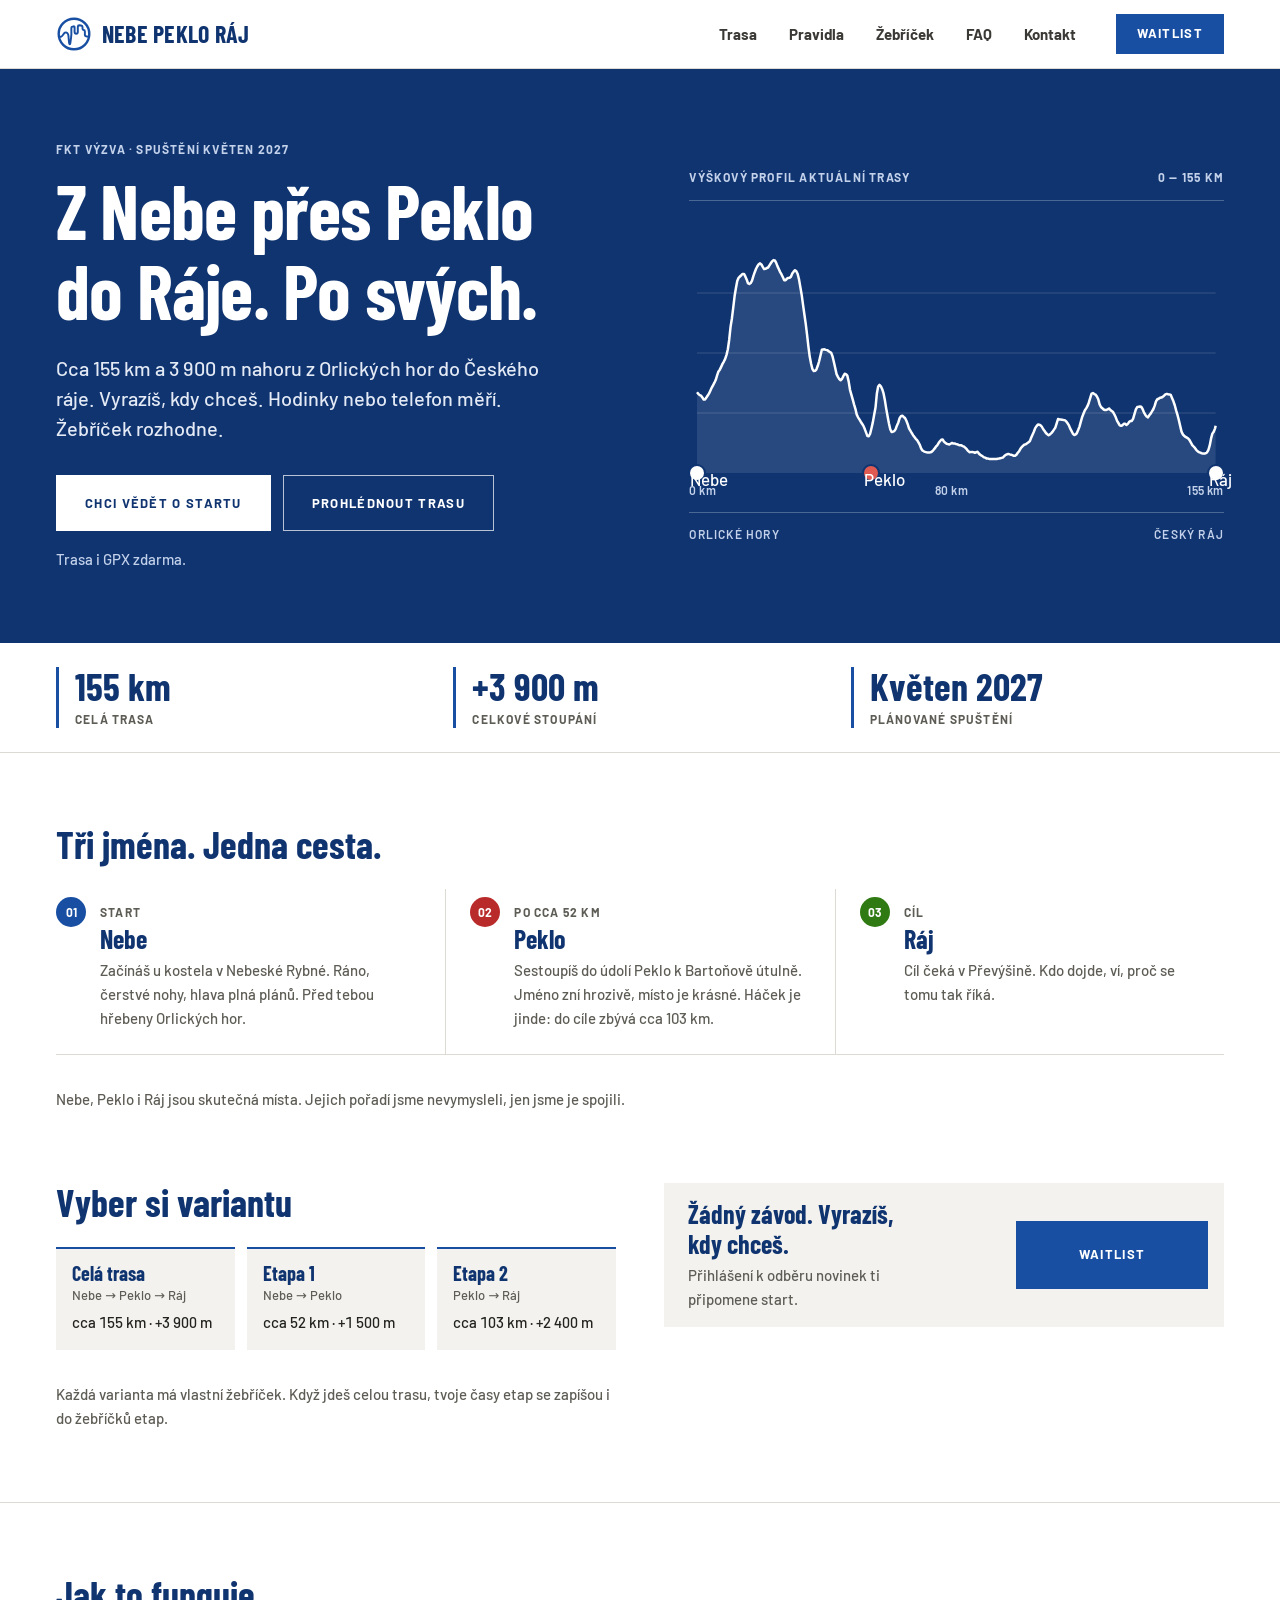
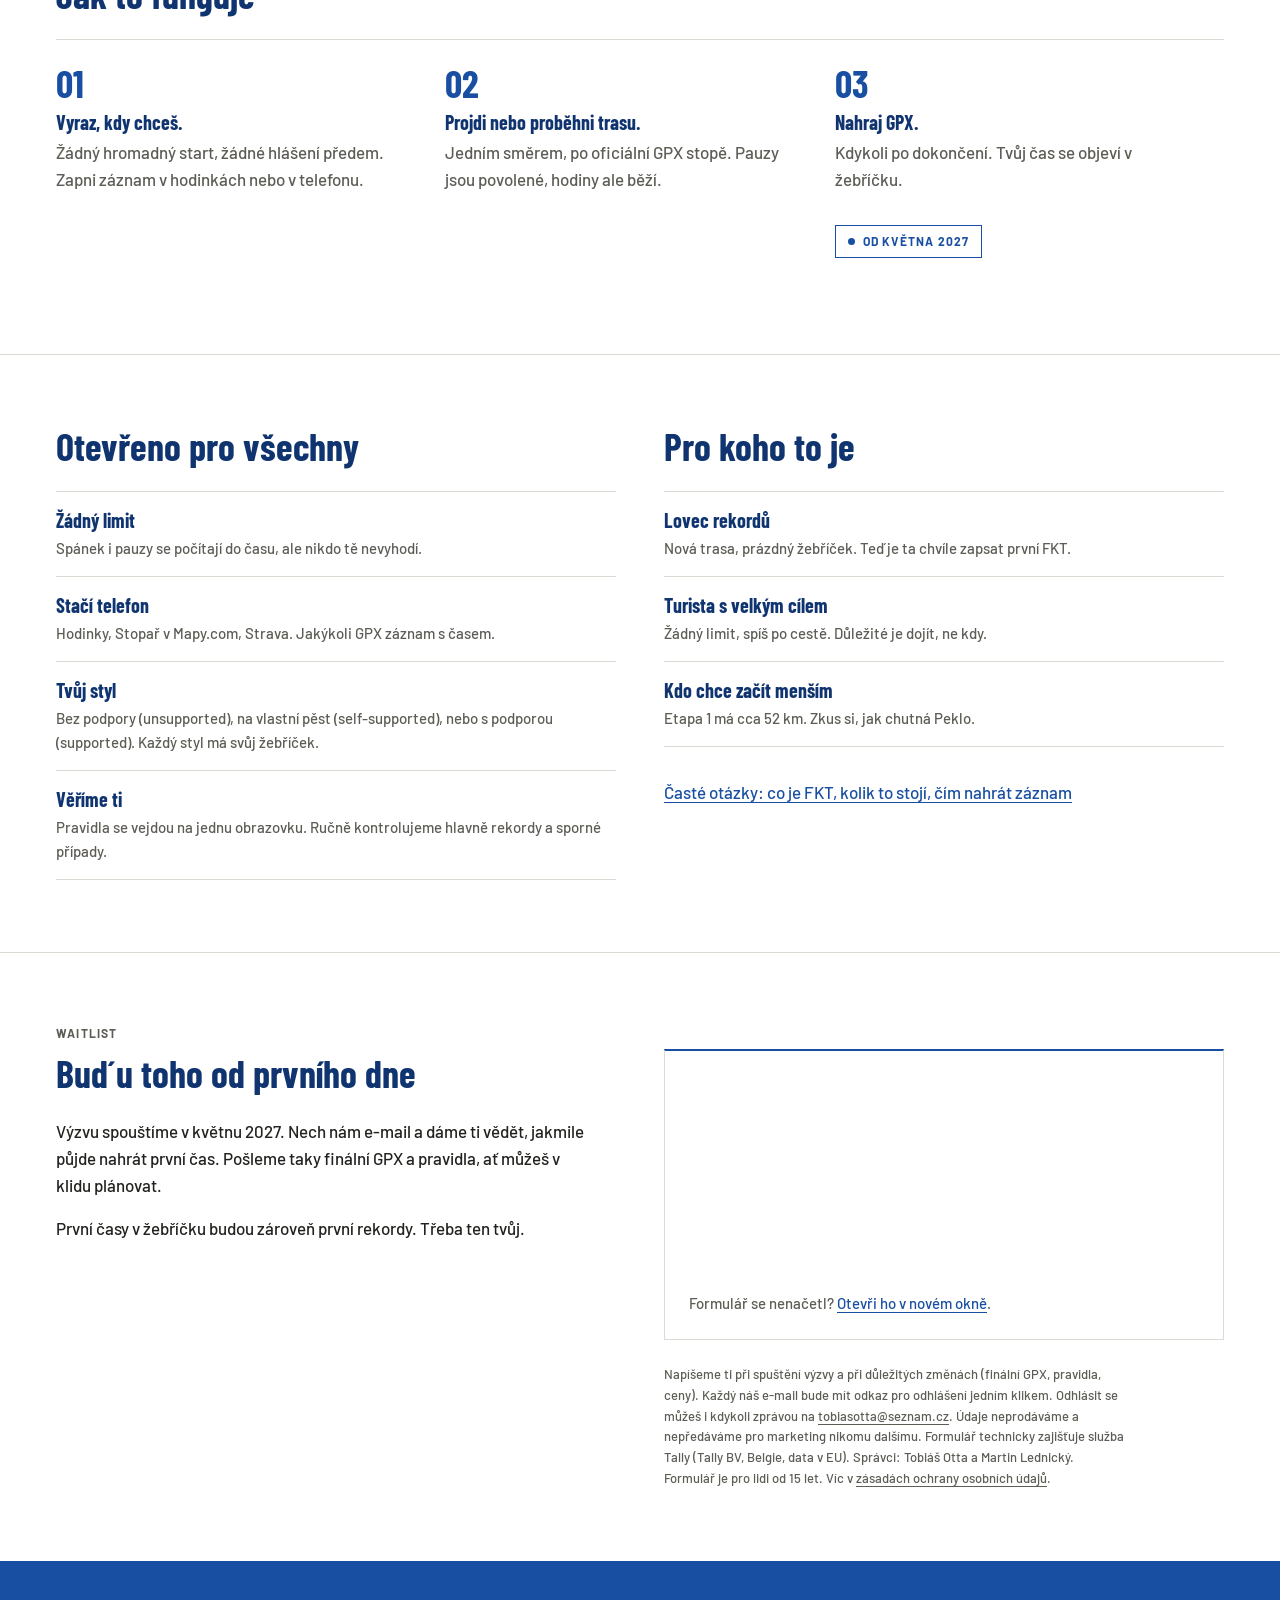
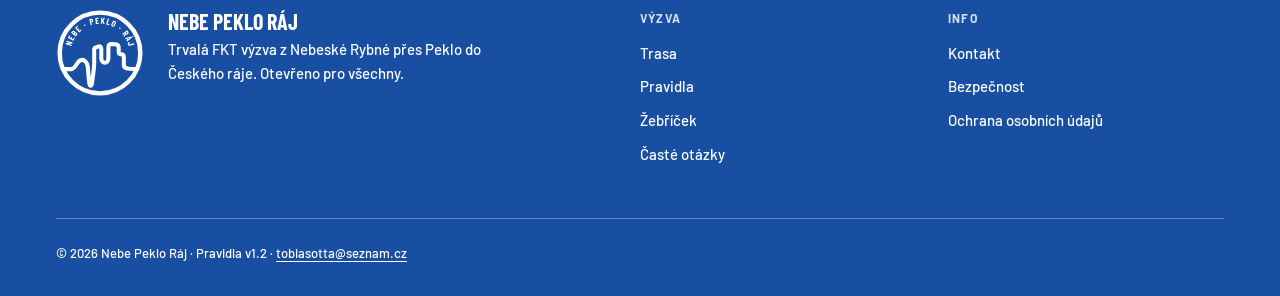
==== index.html @ 953f8e65 "Přidat kompletní sadu faviconů (ico, png, apple-touch, manifest) Web měl jen SVG favicon, který Goog" ====
<!doctype html>
<html lang="cs">
<head>
  <meta charset="utf-8">
  <meta name="viewport" content="width=device-width, initial-scale=1">
  <title>Nebe Peklo Ráj – FKT výzva z Nebeské Rybné do Českého ráje</title>
  <meta name="description" content="Trvalá FKT výzva Nebe → Peklo → Ráj, cca 155 km pěšky. Kdokoliv, kdykoliv, čas podle GPX. Spuštění v květnu 2027, přidej se na waitlist.">
  <link rel="canonical" href="https://nebepekloraj.eu/">
  <meta property="og:type" content="website">
  <meta property="og:locale" content="cs_CZ">
  <meta property="og:site_name" content="Nebe Peklo Ráj">
  <meta property="og:title" content="Nebe Peklo Ráj – FKT výzva z Nebeské Rybné do Českého ráje">
  <meta property="og:description" content="Trvalá FKT výzva Nebe → Peklo → Ráj, cca 155 km pěšky. Kdokoliv, kdykoliv, čas podle GPX. Spuštění v květnu 2027, přidej se na waitlist.">
  <meta property="og:url" content="https://nebepekloraj.eu/">
  <meta property="og:image" content="https://nebepekloraj.eu/assets/og-image.png">
  <meta property="og:image:width" content="1200">
  <meta property="og:image:height" content="630">
  <meta property="og:image:alt" content="Logo Nebe Peklo Ráj – 155 km z Nebeské Rybné do Českého ráje">
  <meta name="twitter:card" content="summary_large_image">
  <link rel="icon" href="/favicon.ico" sizes="48x48">
  <link rel="icon" href="assets/icons/favicon-96.png" sizes="96x96" type="image/png">
  <link rel="icon" href="assets/favicon.svg" type="image/svg+xml">
  <link rel="apple-touch-icon" href="/apple-touch-icon.png">
  <link rel="manifest" href="/site.webmanifest">
  <meta name="theme-color" content="#194FA2">
  <link rel="preload" href="assets/fonts/barlow-condensed-700-latin.woff2" as="font" type="font/woff2" crossorigin>
  <link rel="preload" href="assets/fonts/barlow-500-latin.woff2" as="font" type="font/woff2" crossorigin>
  <link rel="stylesheet" href="assets/fonts.css?v=2">
  <link rel="stylesheet" href="assets/styles.css?v=4">
  <script>document.documentElement.classList.add('js')</script>
  <script src="assets/site.js?v=1" defer></script>
  <script type="application/ld+json">{"@context":"https://schema.org","@type":"WebSite","name":"Nebe Peklo Ráj","url":"https://nebepekloraj.eu/","inLanguage":"cs"}</script>
</head>
<body>
  <a class="skip-link" href="#obsah">Přeskočit na obsah</a>

  <header class="site-header">
    <div class="container site-header__inner">
      <a class="brand" href="index.html"><img class="brand__logo" src="assets/logo/prstenec.svg" alt="" width="36" height="36">Nebe Peklo Ráj</a>
      <button class="nav-toggle" type="button" aria-expanded="false" aria-controls="site-nav"><span class="nav-toggle__icon" aria-hidden="true"></span>Menu</button>
      <nav class="site-nav" id="site-nav" aria-label="Hlavní menu">
        <ul class="site-nav__list">
          <li class="site-nav__item"><a class="site-nav__link" href="trasa.html">Trasa</a></li>
          <li class="site-nav__item"><a class="site-nav__link" href="pravidla.html">Pravidla</a></li>
          <li class="site-nav__item"><a class="site-nav__link" href="zebricek.html">Žebříček</a></li>
          <li class="site-nav__item"><a class="site-nav__link" href="faq.html">FAQ</a></li>
          <li class="site-nav__item"><a class="site-nav__link" href="kontakt.html">Kontakt</a></li>
          <li class="site-nav__item site-nav__item--cta"><a class="button button--small" href="index.html#waitlist">Waitlist</a></li>
        </ul>
      </nav>
    </div>
  </header>

  <main id="obsah">
    <section class="hero on-dark" aria-labelledby="hero-title">
      <div class="container hero__grid">
        <div>
          <p class="eyebrow">FKT výzva · spuštění květen 2027</p>
          <h1 class="hero__title" id="hero-title">Z Nebe přes Peklo do Ráje. Po svých.</h1>
          <p class="hero__lead">Cca 155 km a 3&nbsp;900 m nahoru z Orlických hor do Českého ráje. Vyrazíš, kdy chceš. Hodinky nebo telefon měří. Žebříček rozhodne.</p>
          <div class="actions hero__actions">
            <a class="button" href="#waitlist">Chci vědět o startu</a>
            <a class="button button--outline" href="trasa.html">Prohlédnout trasu</a>
          </div>
          <p class="hero__note">Trasa i GPX zdarma.</p>
        </div>
        <div>
<!-- ROUTE:hero-profile -->
<figure class="profile-hero"><figcaption class="profile-hero__head"><span>Výškový profil aktuální trasy</span><span>0 — 155 km</span></figcaption><div class="profile-hero__plot"><svg viewBox="0 0 1000 300" preserveAspectRatio="none" role="img" aria-label="Výškový profil aktuální trasy"><g class="profile-hero__grid"><line x1="0" x2="1000" y1="75" y2="75"/><line x1="0" x2="1000" y1="150" y2="150"/><line x1="0" x2="1000" y1="225" y2="225"/></g><path class="profile-hero__area" d="M0,300 L0,199.1 L2.6,201.1 L5.2,202.6 L7.8,203.3 L10.4,205.6 L12.9,208.2 L15.5,208 L18.1,205.7 L20.7,203.2 L23.3,200.5 L25.9,196.8 L28.5,193.2 L31.1,190.1 L33.6,187.1 L36.2,183.5 L38.8,177.9 L41.4,173 L44,170.8 L46.6,167.3 L49.2,163.6 L51.8,160.7 L54.3,157.3 L56.9,152.3 L59.5,145.3 L62.1,133.4 L64.7,117.4 L67.3,106.8 L69.9,93.3 L72.5,78.8 L75,69 L77.6,59.9 L80.2,56 L82.8,54.4 L85.4,52.8 L88,51.1 L90.6,51.2 L93.2,54.3 L95.7,58 L98.3,62.8 L100.9,63.8 L103.5,62.6 L106.1,59.6 L108.7,53.8 L111.3,49 L113.9,44.7 L116.4,41.6 L119,39.1 L121.6,38 L124.2,39.3 L126.8,42.4 L129.4,45.1 L132,44.8 L134.6,43.7 L137.1,43.1 L139.7,40.4 L142.3,37.8 L144.9,35.4 L147.5,33.9 L150.1,34.2 L152.7,37.3 L155.3,41.7 L157.9,45.4 L160.4,48.9 L163,51.8 L165.6,55.4 L168.2,59.1 L170.8,59.1 L173.4,57 L176,56.1 L178.6,56 L181.1,54.6 L183.7,50.7 L186.3,48.3 L188.9,46.5 L191.5,47.8 L194.1,51.3 L196.7,58 L199.3,67.9 L201.8,77.1 L204.4,89.5 L207,101.6 L209.6,113.3 L212.2,127.1 L214.8,141.9 L217.4,154.8 L220,163.5 L222.5,170 L225.1,172.4 L227.7,172.3 L230.3,170.4 L232.9,166 L235.5,160.3 L238.1,153.1 L240.7,146 L243.2,145.6 L245.8,145.4 L248.4,146.1 L251,146.4 L253.6,147.6 L256.2,148.7 L258.8,149.8 L261.4,154.3 L263.9,161.2 L266.5,168.7 L269.1,176.4 L271.7,179.8 L274.3,182.6 L276.9,184 L279.5,182.6 L282.1,179 L284.7,176 L287.2,176.4 L289.8,178.3 L292.4,185.5 L295,196 L297.6,202.1 L300.2,207.9 L302.8,214.2 L305.4,219.7 L307.9,226.7 L310.5,230.4 L313.1,233 L315.7,235.9 L318.3,238.5 L320.9,241.1 L323.5,245.1 L326.1,249.5 L328.6,253.9 L331.2,254.1 L333.8,250.9 L336.4,244 L339,236.7 L341.6,227.2 L344.2,218.2 L346.8,200.7 L349.3,191.9 L351.9,189.9 L354.5,191.6 L357.1,195.2 L359.7,200.6 L362.3,209.2 L364.9,219.8 L367.5,229.1 L370,237.8 L372.6,245.3 L375.2,248.8 L377.8,248.4 L380.4,247.7 L383,245.2 L385.6,240.5 L388.2,236.8 L390.7,231.4 L393.3,228.9 L395.9,228.3 L398.5,229.9 L401.1,231.3 L403.7,234.7 L406.3,239 L408.9,244.4 L411.4,247 L414,250 L416.6,252.7 L419.2,254.9 L421.8,257.3 L424.4,259 L427,261.8 L429.6,264.8 L432.2,269.4 L434.7,271.8 L437.3,272.9 L439.9,273.6 L442.5,274 L445.1,274.3 L447.7,274.5 L450.3,274.2 L452.9,273.2 L455.4,271.6 L458,269.6 L460.6,267.1 L463.2,265.4 L465.8,262.6 L468.4,260.3 L471,258.4 L473.6,258 L476.1,260.8 L478.7,262.2 L481.3,263.5 L483.9,263.9 L486.5,264.4 L489.1,263.4 L491.7,262.4 L494.3,263.2 L496.8,263.1 L499.4,263.9 L502,264.1 L504.6,264.9 L507.2,265.3 L509.8,265.4 L512.4,266.3 L515,267 L517.5,268.5 L520.1,270.2 L522.7,272.4 L525.3,274 L527.9,273.9 L530.5,273.6 L533.1,274 L535.7,274.7 L538.2,274.1 L540.8,273.4 L543.4,275.6 L546,277.2 L548.6,278.2 L551.2,279.3 L553.8,280.5 L556.4,281 L559,282 L561.5,282 L564.1,282.4 L566.7,282.4 L569.3,282.6 L571.9,282.5 L574.5,282.5 L577.1,282.6 L579.7,282.1 L582.2,281.9 L584.8,281.5 L587.4,281.1 L590,280.7 L592.6,278.7 L595.2,277.3 L597.8,276.6 L600.4,276.1 L602.9,276.7 L605.5,277.1 L608.1,277.7 L610.7,278.5 L613.3,278.5 L615.9,277.2 L618.5,274.8 L621.1,272.7 L623.6,269.8 L626.2,267.6 L628.8,265.8 L631.4,264.5 L634,264 L636.6,262.8 L639.2,261.6 L641.8,260.1 L644.3,255.9 L646.9,252.1 L649.5,248.5 L652.1,243.9 L654.7,241.4 L657.3,239.4 L659.9,239.6 L662.5,240.4 L665,242.2 L667.6,245.3 L670.2,247.5 L672.8,250 L675.4,251.5 L678,252.8 L680.6,251.8 L683.2,250.2 L685.7,248.3 L688.3,245.8 L690.9,243.2 L693.5,237.9 L696.1,232.5 L698.7,233.1 L701.3,233.1 L703.9,233.3 L706.5,233.7 L709,233.9 L711.6,235.2 L714.2,237.6 L716.8,240.1 L719.4,244.2 L722,247.3 L724.6,250.7 L727.2,252.5 L729.7,251.9 L732.3,250.3 L734.9,246.3 L737.5,242 L740.1,235.8 L742.7,229.9 L745.3,225.7 L747.9,221.6 L750.4,219.2 L753,216.2 L755.6,211.8 L758.2,206.2 L760.8,200.7 L763.4,200.1 L766,201.3 L768.6,202.1 L771.1,204.3 L773.7,207.9 L776.3,214.2 L778.9,217.5 L781.5,219 L784.1,220.6 L786.7,221.2 L789.3,221.1 L791.8,220.5 L794.4,219.3 L797,221.2 L799.6,222.5 L802.2,223.8 L804.8,226.9 L807.4,230.4 L810,234.9 L812.5,237.5 L815.1,240.4 L817.7,241 L820.3,240.3 L822.9,238.5 L825.5,238.5 L828.1,239.9 L830.7,238.6 L833.2,236.3 L835.8,234.9 L838.4,234.9 L841,232 L843.6,226 L846.2,220.6 L848.8,217.6 L851.4,217.3 L854,216.9 L856.5,217.2 L859.1,220 L861.7,224.1 L864.3,227.1 L866.9,229.4 L869.5,230.4 L872.1,227.8 L874.7,225.8 L877.2,223.1 L879.8,220.3 L882.4,216.1 L885,210.5 L887.6,207.8 L890.2,207.2 L892.8,206 L895.4,205.7 L897.9,204.8 L900.5,203.4 L903.1,201.7 L905.7,201.1 L908.3,201.6 L910.9,201.8 L913.5,202.4 L916.1,206.5 L918.6,210.4 L921.2,215.3 L923.8,221.7 L926.4,227.3 L929,233.7 L931.6,241.1 L934.2,248.3 L936.8,251.7 L939.3,253.5 L941.9,254.9 L944.5,255.8 L947.1,256.9 L949.7,258.9 L952.3,261.9 L954.9,265.1 L957.5,266.9 L960,268.7 L962.6,271 L965.2,272.8 L967.8,273.9 L970.4,274.6 L973,275.3 L975.6,275.5 L978.2,275.8 L980.8,275.3 L983.3,274.3 L985.9,271.3 L988.5,265.9 L991.1,257.1 L993.7,250.8 L996.3,248.4 L998.9,244.2 L1000,241 L1000,300 Z"/><polyline class="profile-hero__line" points="0,199.1 2.6,201.1 5.2,202.6 7.8,203.3 10.4,205.6 12.9,208.2 15.5,208 18.1,205.7 20.7,203.2 23.3,200.5 25.9,196.8 28.5,193.2 31.1,190.1 33.6,187.1 36.2,183.5 38.8,177.9 41.4,173 44,170.8 46.6,167.3 49.2,163.6 51.8,160.7 54.3,157.3 56.9,152.3 59.5,145.3 62.1,133.4 64.7,117.4 67.3,106.8 69.9,93.3 72.5,78.8 75,69 77.6,59.9 80.2,56 82.8,54.4 85.4,52.8 88,51.1 90.6,51.2 93.2,54.3 95.7,58 98.3,62.8 100.9,63.8 103.5,62.6 106.1,59.6 108.7,53.8 111.3,49 113.9,44.7 116.4,41.6 119,39.1 121.6,38 124.2,39.3 126.8,42.4 129.4,45.1 132,44.8 134.6,43.7 137.1,43.1 139.7,40.4 142.3,37.8 144.9,35.4 147.5,33.9 150.1,34.2 152.7,37.3 155.3,41.7 157.9,45.4 160.4,48.9 163,51.8 165.6,55.4 168.2,59.1 170.8,59.1 173.4,57 176,56.1 178.6,56 181.1,54.6 183.7,50.7 186.3,48.3 188.9,46.5 191.5,47.8 194.1,51.3 196.7,58 199.3,67.9 201.8,77.1 204.4,89.5 207,101.6 209.6,113.3 212.2,127.1 214.8,141.9 217.4,154.8 220,163.5 222.5,170 225.1,172.4 227.7,172.3 230.3,170.4 232.9,166 235.5,160.3 238.1,153.1 240.7,146 243.2,145.6 245.8,145.4 248.4,146.1 251,146.4 253.6,147.6 256.2,148.7 258.8,149.8 261.4,154.3 263.9,161.2 266.5,168.7 269.1,176.4 271.7,179.8 274.3,182.6 276.9,184 279.5,182.6 282.1,179 284.7,176 287.2,176.4 289.8,178.3 292.4,185.5 295,196 297.6,202.1 300.2,207.9 302.8,214.2 305.4,219.7 307.9,226.7 310.5,230.4 313.1,233 315.7,235.9 318.3,238.5 320.9,241.1 323.5,245.1 326.1,249.5 328.6,253.9 331.2,254.1 333.8,250.9 336.4,244 339,236.7 341.6,227.2 344.2,218.2 346.8,200.7 349.3,191.9 351.9,189.9 354.5,191.6 357.1,195.2 359.7,200.6 362.3,209.2 364.9,219.8 367.5,229.1 370,237.8 372.6,245.3 375.2,248.8 377.8,248.4 380.4,247.7 383,245.2 385.6,240.5 388.2,236.8 390.7,231.4 393.3,228.9 395.9,228.3 398.5,229.9 401.1,231.3 403.7,234.7 406.3,239 408.9,244.4 411.4,247 414,250 416.6,252.7 419.2,254.9 421.8,257.3 424.4,259 427,261.8 429.6,264.8 432.2,269.4 434.7,271.8 437.3,272.9 439.9,273.6 442.5,274 445.1,274.3 447.7,274.5 450.3,274.2 452.9,273.2 455.4,271.6 458,269.6 460.6,267.1 463.2,265.4 465.8,262.6 468.4,260.3 471,258.4 473.6,258 476.1,260.8 478.7,262.2 481.3,263.5 483.9,263.9 486.5,264.4 489.1,263.4 491.7,262.4 494.3,263.2 496.8,263.1 499.4,263.9 502,264.1 504.6,264.9 507.2,265.3 509.8,265.4 512.4,266.3 515,267 517.5,268.5 520.1,270.2 522.7,272.4 525.3,274 527.9,273.9 530.5,273.6 533.1,274 535.7,274.7 538.2,274.1 540.8,273.4 543.4,275.6 546,277.2 548.6,278.2 551.2,279.3 553.8,280.5 556.4,281 559,282 561.5,282 564.1,282.4 566.7,282.4 569.3,282.6 571.9,282.5 574.5,282.5 577.1,282.6 579.7,282.1 582.2,281.9 584.8,281.5 587.4,281.1 590,280.7 592.6,278.7 595.2,277.3 597.8,276.6 600.4,276.1 602.9,276.7 605.5,277.1 608.1,277.7 610.7,278.5 613.3,278.5 615.9,277.2 618.5,274.8 621.1,272.7 623.6,269.8 626.2,267.6 628.8,265.8 631.4,264.5 634,264 636.6,262.8 639.2,261.6 641.8,260.1 644.3,255.9 646.9,252.1 649.5,248.5 652.1,243.9 654.7,241.4 657.3,239.4 659.9,239.6 662.5,240.4 665,242.2 667.6,245.3 670.2,247.5 672.8,250 675.4,251.5 678,252.8 680.6,251.8 683.2,250.2 685.7,248.3 688.3,245.8 690.9,243.2 693.5,237.9 696.1,232.5 698.7,233.1 701.3,233.1 703.9,233.3 706.5,233.7 709,233.9 711.6,235.2 714.2,237.6 716.8,240.1 719.4,244.2 722,247.3 724.6,250.7 727.2,252.5 729.7,251.9 732.3,250.3 734.9,246.3 737.5,242 740.1,235.8 742.7,229.9 745.3,225.7 747.9,221.6 750.4,219.2 753,216.2 755.6,211.8 758.2,206.2 760.8,200.7 763.4,200.1 766,201.3 768.6,202.1 771.1,204.3 773.7,207.9 776.3,214.2 778.9,217.5 781.5,219 784.1,220.6 786.7,221.2 789.3,221.1 791.8,220.5 794.4,219.3 797,221.2 799.6,222.5 802.2,223.8 804.8,226.9 807.4,230.4 810,234.9 812.5,237.5 815.1,240.4 817.7,241 820.3,240.3 822.9,238.5 825.5,238.5 828.1,239.9 830.7,238.6 833.2,236.3 835.8,234.9 838.4,234.9 841,232 843.6,226 846.2,220.6 848.8,217.6 851.4,217.3 854,216.9 856.5,217.2 859.1,220 861.7,224.1 864.3,227.1 866.9,229.4 869.5,230.4 872.1,227.8 874.7,225.8 877.2,223.1 879.8,220.3 882.4,216.1 885,210.5 887.6,207.8 890.2,207.2 892.8,206 895.4,205.7 897.9,204.8 900.5,203.4 903.1,201.7 905.7,201.1 908.3,201.6 910.9,201.8 913.5,202.4 916.1,206.5 918.6,210.4 921.2,215.3 923.8,221.7 926.4,227.3 929,233.7 931.6,241.1 934.2,248.3 936.8,251.7 939.3,253.5 941.9,254.9 944.5,255.8 947.1,256.9 949.7,258.9 952.3,261.9 954.9,265.1 957.5,266.9 960,268.7 962.6,271 965.2,272.8 967.8,273.9 970.4,274.6 973,275.3 975.6,275.5 978.2,275.8 980.8,275.3 983.3,274.3 985.9,271.3 988.5,265.9 991.1,257.1 993.7,250.8 996.3,248.4 998.9,244.2 1000,241"/></svg><span class="profile-hero__stop profile-hero__stop--nebe" style="left:0%"><span>Nebe</span></span><span class="profile-hero__stop profile-hero__stop--peklo" style="left:33.56%"><span>Peklo</span></span><span class="profile-hero__stop profile-hero__stop--raj" style="left:100%"><span>Ráj</span></span></div><div class="profile-hero__axis"><span>0 km</span><span>80 km</span><span>155 km</span></div><div class="profile-hero__regions"><span>Orlické hory</span><span>Český ráj</span></div></figure>
<!-- /ROUTE:hero-profile -->
        </div>
      </div>
    </section>

    <div class="stat-bar">
      <div class="container">
        <ul class="stats">
          <li class="stats__item"><span class="stats__value">155 km</span><span class="stats__label caps">Celá trasa</span></li>
          <li class="stats__item"><span class="stats__value">+3&nbsp;900 m</span><span class="stats__label caps">Celkové stoupání</span></li>
          <li class="stats__item"><span class="stats__value">Květen 2027</span><span class="stats__label caps">Plánované spuštění</span></li>
        </ul>
      </div>
    </div>

    <section class="section" id="pribeh" aria-labelledby="pribeh-title">
      <div class="container">
        <h2 class="section__title" id="pribeh-title">Tři jména. Jedna cesta.</h2>
        <ol class="stops stops--row">
          <li class="stop stop--nebe">
            <span class="stop__num" aria-hidden="true">01</span>
            <span class="caps">Start</span>
            <strong class="stop__name">Nebe</strong>
            <span class="stop__text">Začínáš u kostela v Nebeské Rybné. Ráno, čerstvé nohy, hlava plná plánů. Před tebou hřebeny Orlických hor.</span>
          </li>
          <li class="stop stop--peklo">
            <span class="stop__num" aria-hidden="true">02</span>
            <span class="caps">Po cca 52 km</span>
            <strong class="stop__name">Peklo</strong>
            <span class="stop__text">Sestoupíš do údolí Peklo k Bartoňově útulně. Jméno zní hrozivě, místo je krásné. Háček je jinde: do cíle zbývá cca 103 km.</span>
          </li>
          <li class="stop stop--raj">
            <span class="stop__num" aria-hidden="true">03</span>
            <span class="caps">Cíl</span>
            <strong class="stop__name">Ráj</strong>
            <span class="stop__text">Cíl čeká v Převýšině. Kdo dojde, ví, proč se tomu tak říká.</span>
          </li>
        </ol>
        <p class="note mt-l mb-0">Nebe, Peklo i Ráj jsou skutečná místa. Jejich pořadí jsme nevymysleli, jen jsme je spojili.</p>
      </div>
    </section>

    <section class="section section--flush-top" id="varianty" aria-labelledby="varianty-title">
      <div class="container intro-split">
        <div>
          <h2 class="section__title" id="varianty-title">Vyber si variantu</h2>
          <ul class="tiles tiles--3">
            <li><a class="tile" href="trasa.html#etapy"><strong class="tile__title">Celá trasa</strong><span class="tile__route">Nebe → Peklo → Ráj</span><span class="tile__meta">cca 155 km · +3&nbsp;900 m</span></a></li>
            <li><a class="tile" href="trasa.html#etapy"><strong class="tile__title">Etapa 1</strong><span class="tile__route">Nebe → Peklo</span><span class="tile__meta">cca 52 km · +1&nbsp;500 m</span></a></li>
            <li><a class="tile" href="trasa.html#etapy"><strong class="tile__title">Etapa 2</strong><span class="tile__route">Peklo → Ráj</span><span class="tile__meta">cca 103 km · +2&nbsp;400 m</span></a></li>
          </ul>
          <p class="note mt-l mb-0">Každá varianta má vlastní žebříček. Když jdeš celou trasu, tvoje časy etap se zapíšou i do žebříčků etap.</p>
        </div>
        <div class="cta-band">
          <div>
            <p class="cta-band__title">Žádný závod. Vyrazíš, kdy chceš.</p>
            <p class="cta-band__text">Přihlášení k odběru novinek ti připomene start.</p>
          </div>
          <a class="button" href="#waitlist">Waitlist</a>
        </div>
      </div>
    </section>

    <section class="section" id="jak-to-funguje" aria-labelledby="jak-title">
      <div class="container">
        <h2 class="section__title" id="jak-title">Jak to funguje</h2>
        <ol class="numbered numbered--row">
          <li class="numbered__item"><div><strong class="numbered__title">Vyraz, kdy chceš.</strong><span class="numbered__text">Žádný hromadný start, žádné hlášení předem. Zapni záznam v hodinkách nebo v telefonu.</span></div></li>
          <li class="numbered__item"><div><strong class="numbered__title">Projdi nebo proběhni trasu.</strong><span class="numbered__text">Jedním směrem, po oficiální GPX stopě. Pauzy jsou povolené, hodiny ale běží.</span></div></li>
          <li class="numbered__item"><div><strong class="numbered__title">Nahraj GPX.</strong><span class="numbered__text">Kdykoli po dokončení. Tvůj čas se objeví v žebříčku.</span><span class="status status--soon mt-l">Od května 2027</span></div></li>
        </ol>
      </div>
    </section>

    <section class="section" id="pro-vsechny" aria-label="Pro koho je výzva">
      <div class="container two-col">
        <div>
          <h2 class="section__title">Otevřeno pro všechny</h2>
          <ul class="rows">
            <li class="rows__item"><strong class="rows__title">Žádný limit</strong><span class="rows__text">Spánek i pauzy se počítají do času, ale nikdo tě nevyhodí.</span></li>
            <li class="rows__item"><strong class="rows__title">Stačí telefon</strong><span class="rows__text">Hodinky, Stopař v Mapy.com, Strava. Jakýkoli GPX záznam s časem.</span></li>
            <li class="rows__item"><strong class="rows__title">Tvůj styl</strong><span class="rows__text">Bez podpory (unsupported), na vlastní pěst (self-supported), nebo s podporou (supported). Každý styl má svůj žebříček.</span></li>
            <li class="rows__item"><strong class="rows__title">Věříme ti</strong><span class="rows__text">Pravidla se vejdou na jednu obrazovku. Ručně kontrolujeme hlavně rekordy a sporné případy.</span></li>
          </ul>
        </div>
        <div id="pro-koho">
          <h2 class="section__title">Pro koho to je</h2>
          <ul class="rows">
            <li class="rows__item"><strong class="rows__title">Lovec rekordů</strong><span class="rows__text">Nová trasa, prázdný žebříček. Teď je ta chvíle zapsat první FKT.</span></li>
            <li class="rows__item"><strong class="rows__title">Turista s velkým cílem</strong><span class="rows__text">Žádný limit, spíš po cestě. Důležité je dojít, ne kdy.</span></li>
            <li class="rows__item"><strong class="rows__title">Kdo chce začít menším</strong><span class="rows__text">Etapa 1 má cca 52 km. Zkus si, jak chutná Peklo.</span></li>
          </ul>
          <p class="mt-l mb-0"><a href="faq.html">Časté otázky: co je FKT, kolik to stojí, čím nahrát záznam</a></p>
        </div>
      </div>
    </section>

    <section class="section" id="waitlist" aria-labelledby="waitlist-title">
      <div class="container two-col">
        <div>
          <p class="eyebrow">Waitlist</p>
          <h2 class="section__title" id="waitlist-title">Buď u toho od prvního dne</h2>
          <p>Výzvu spouštíme v květnu 2027. Nech nám e-mail a dáme ti vědět, jakmile půjde nahrát první čas. Pošleme taky finální GPX a pravidla, ať můžeš v klidu plánovat.</p>
          <p>První časy v žebříčku budou zároveň první rekordy. Třeba ten tvůj.</p>
        </div>
        <div>
          <!-- TALLY: waitlist formulář (Tally, formulář aO9Yr9). Pro výměnu vlož nový embed kód sem. -->
          <div class="form-embed">
            <iframe data-tally-src="https://tally.so/embed/aO9Yr9?alignLeft=1&amp;hideTitle=1&amp;transparentBackground=1&amp;dynamicHeight=1" loading="lazy" width="100%" height="200" frameborder="0" marginheight="0" marginwidth="0" title="Nebe Peklo Ráj – waitlist"></iframe>
            <p class="form-embed__fallback">Formulář se nenačetl? <a href="https://tally.so/r/aO9Yr9">Otevři ho v novém okně</a>.</p>
          </div>
          <script>var d=document,w="https://tally.so/widgets/embed.js",v=function(){"undefined"!=typeof Tally?Tally.loadEmbeds():d.querySelectorAll("iframe[data-tally-src]:not([src])").forEach((function(e){e.src=e.dataset.tallySrc}))};if("undefined"!=typeof Tally)v();else if(d.querySelector('script[src="'+w+'"]')==null){var s=d.createElement("script");s.src=w,s.onload=v,s.onerror=v,d.body.appendChild(s);}</script>

          <p class="fineprint">
            Napíšeme ti při spuštění výzvy a při důležitých změnách (finální GPX, pravidla, ceny). Každý náš e-mail bude mít odkaz pro odhlášení jedním klikem. Odhlásit se můžeš i kdykoli zprávou na <a href="mailto:tobiasotta@seznam.cz">tobiasotta@seznam.cz</a>. Údaje neprodáváme a nepředáváme pro marketing nikomu dalšímu. Formulář technicky zajišťuje služba Tally (Tally BV, Belgie, data v EU). Správci: Tobiáš Otta a Martin Lednický. Formulář je pro lidi od 15 let. Víc v <a href="ochrana-udaju.html">zásadách ochrany osobních údajů</a>.
          </p>
        </div>
      </div>
    </section>
  </main>

  <footer class="site-footer">
    <div class="container">
      <div class="site-footer__grid">
        <div class="site-footer__brand">
          <img class="site-footer__seal" src="assets/logo/pecet-inverz.svg" alt="" width="88" height="88" loading="lazy">
          <div>
            <p class="site-footer__name">Nebe Peklo Ráj</p>
            <p>Trvalá FKT výzva z Nebeské Rybné přes Peklo do Českého ráje. Otevřeno pro všechny.</p>
          </div>
        </div>
        <nav aria-labelledby="footer-vyzva">
          <p class="site-footer__title" id="footer-vyzva">Výzva</p>
          <ul class="site-footer__list">
            <li><a href="trasa.html">Trasa</a></li>
            <li><a href="pravidla.html">Pravidla</a></li>
            <li><a href="zebricek.html">Žebříček</a></li>
            <li><a href="faq.html">Časté otázky</a></li>
          </ul>
        </nav>
        <nav aria-labelledby="footer-info">
          <p class="site-footer__title" id="footer-info">Info</p>
          <ul class="site-footer__list">
            <li><a href="kontakt.html">Kontakt</a></li>
            <li><a href="trasa.html#bezpecnost">Bezpečnost</a></li>
            <li><a href="ochrana-udaju.html">Ochrana osobních údajů</a></li>
          </ul>
        </nav>
      </div>
      <div class="site-footer__bottom">
        <p>© 2026 Nebe Peklo Ráj · Pravidla v1.2 · <a href="mailto:tobiasotta@seznam.cz">tobiasotta@seznam.cz</a></p>
      </div>
    </div>
  </footer>
</body>
</html>
---- assets/fonts.css ----
/* Self-hosted Google Fonts (Barlow, Barlow Condensed; OFL). No requests to Google. */
/* latin-ext */
@font-face {
  font-family: 'Barlow';
  font-style: normal;
  font-weight: 500;
  font-display: swap;
  src: url(fonts/barlow-500-latin-ext.woff2) format('woff2');
  unicode-range: U+0100-02BA, U+02BD-02C5, U+02C7-02CC, U+02CE-02D7, U+02DD-02FF, U+0304, U+0308, U+0329, U+1D00-1DBF, U+1E00-1E9F, U+1EF2-1EFF, U+2020, U+20A0-20AB, U+20AD-20C4, U+2113, U+2C60-2C7F, U+A720-A7FF;
}
/* latin */
@font-face {
  font-family: 'Barlow';
  font-style: normal;
  font-weight: 500;
  font-display: swap;
  src: url(fonts/barlow-500-latin.woff2) format('woff2');
  unicode-range: U+0000-00FF, U+0131, U+0152-0153, U+02BB-02BC, U+02C6, U+02DA, U+02DC, U+0304, U+0308, U+0329, U+2000-206F, U+20AC, U+2122, U+2191, U+2193, U+2212, U+2215, U+FEFF, U+FFFD;
}
/* latin-ext */
@font-face {
  font-family: 'Barlow';
  font-style: normal;
  font-weight: 600;
  font-display: swap;
  src: url(fonts/barlow-600-latin-ext.woff2) format('woff2');
  unicode-range: U+0100-02BA, U+02BD-02C5, U+02C7-02CC, U+02CE-02D7, U+02DD-02FF, U+0304, U+0308, U+0329, U+1D00-1DBF, U+1E00-1E9F, U+1EF2-1EFF, U+2020, U+20A0-20AB, U+20AD-20C4, U+2113, U+2C60-2C7F, U+A720-A7FF;
}
/* latin */
@font-face {
  font-family: 'Barlow';
  font-style: normal;
  font-weight: 600;
  font-display: swap;
  src: url(fonts/barlow-600-latin.woff2) format('woff2');
  unicode-range: U+0000-00FF, U+0131, U+0152-0153, U+02BB-02BC, U+02C6, U+02DA, U+02DC, U+0304, U+0308, U+0329, U+2000-206F, U+20AC, U+2122, U+2191, U+2193, U+2212, U+2215, U+FEFF, U+FFFD;
}
/* latin-ext */
@font-face {
  font-family: 'Barlow';
  font-style: normal;
  font-weight: 700;
  font-display: swap;
  src: url(fonts/barlow-700-latin-ext.woff2) format('woff2');
  unicode-range: U+0100-02BA, U+02BD-02C5, U+02C7-02CC, U+02CE-02D7, U+02DD-02FF, U+0304, U+0308, U+0329, U+1D00-1DBF, U+1E00-1E9F, U+1EF2-1EFF, U+2020, U+20A0-20AB, U+20AD-20C4, U+2113, U+2C60-2C7F, U+A720-A7FF;
}
/* latin */
@font-face {
  font-family: 'Barlow';
  font-style: normal;
  font-weight: 700;
  font-display: swap;
  src: url(fonts/barlow-700-latin.woff2) format('woff2');
  unicode-range: U+0000-00FF, U+0131, U+0152-0153, U+02BB-02BC, U+02C6, U+02DA, U+02DC, U+0304, U+0308, U+0329, U+2000-206F, U+20AC, U+2122, U+2191, U+2193, U+2212, U+2215, U+FEFF, U+FFFD;
}
/* latin-ext */
@font-face {
  font-family: 'Barlow Condensed';
  font-style: normal;
  font-weight: 600;
  font-display: swap;
  src: url(fonts/barlow-condensed-600-latin-ext.woff2) format('woff2');
  unicode-range: U+0100-02BA, U+02BD-02C5, U+02C7-02CC, U+02CE-02D7, U+02DD-02FF, U+0304, U+0308, U+0329, U+1D00-1DBF, U+1E00-1E9F, U+1EF2-1EFF, U+2020, U+20A0-20AB, U+20AD-20C4, U+2113, U+2C60-2C7F, U+A720-A7FF;
}
/* latin */
@font-face {
  font-family: 'Barlow Condensed';
  font-style: normal;
  font-weight: 600;
  font-display: swap;
  src: url(fonts/barlow-condensed-600-latin.woff2) format('woff2');
  unicode-range: U+0000-00FF, U+0131, U+0152-0153, U+02BB-02BC, U+02C6, U+02DA, U+02DC, U+0304, U+0308, U+0329, U+2000-206F, U+20AC, U+2122, U+2191, U+2193, U+2212, U+2215, U+FEFF, U+FFFD;
}
/* latin-ext */
@font-face {
  font-family: 'Barlow Condensed';
  font-style: normal;
  font-weight: 700;
  font-display: swap;
  src: url(fonts/barlow-condensed-700-latin-ext.woff2) format('woff2');
  unicode-range: U+0100-02BA, U+02BD-02C5, U+02C7-02CC, U+02CE-02D7, U+02DD-02FF, U+0304, U+0308, U+0329, U+1D00-1DBF, U+1E00-1E9F, U+1EF2-1EFF, U+2020, U+20A0-20AB, U+20AD-20C4, U+2113, U+2C60-2C7F, U+A720-A7FF;
}
/* latin */
@font-face {
  font-family: 'Barlow Condensed';
  font-style: normal;
  font-weight: 700;
  font-display: swap;
  src: url(fonts/barlow-condensed-700-latin.woff2) format('woff2');
  unicode-range: U+0000-00FF, U+0131, U+0152-0153, U+02BB-02BC, U+02C6, U+02DA, U+02DC, U+0304, U+0308, U+0329, U+2000-206F, U+20AC, U+2122, U+2191, U+2193, U+2212, U+2215, U+FEFF, U+FFFD;
}
---- assets/styles.css ----
/*
  Nebe Peklo Ráj – design systém V2 (statické HTML/CSS, bez buildu)
  ================================================================
  Styl: světlý turistický atlas / tištěná výsledková listina.
  Bílé a teple šedé plochy, tenké linky, hranaté tvary, žádné stíny ani gradienty.
  Modrá je barva značky. Červená (Peklo) a zelená (Ráj) jen jako značky zastávek.

  Pořadí: 1 tokeny · 2 základ · 3 layout · 4 hlavička · 5 patička · 6 záhlaví stránek ·
          7 komponenty · 8 stránky · 9 grafika trasy · 10 utility · 11 přístupnost, tisk

  Barvy, písma a rozestupy jsou proměnné v :root. Komponenty používají jen je.
  Breakpointy (v media queries natvrdo): 40em (640 px), 60em (960 px), 80em (1280 px).
  Kontrasty (WCAG AA) jsou uvedené u tokenů.
*/

/* =========================================================
   1. TOKENY
   ========================================================= */
:root {
  color-scheme: light;

  /* Paleta */
  --blue-900: #0F3470;      /* tmavá modrá – nadpisy, hero; bílá na ní 12.0:1 */
  --blue-700: #194FA2;      /* modrá loga – tlačítka, odkazy; na bílé 7.8:1 */
  --blue-100: #E6EDF8;
  --peklo: #B92A2A;         /* bílá číslice 6.1:1 */
  --raj: #2F7A12;           /* bílá číslice 5.4:1 */
  --white: #FFFFFF;
  --stone-50: #F8F7F4;
  --stone-100: #F3F2EE;     /* teple šedé plochy */
  --stone-200: #E8E6E0;
  --stone-300: #DCDAD3;     /* linky */
  --stone-400: #B9B7AE;
  --stone-600: #5D5C55;     /* tlumený text: 6.8:1 na bílé, 6.1:1 na stone-100 */
  --stone-800: #3A3935;
  --stone-900: #22221F;     /* text: 15.9:1 na bílé */

  /* Sémantické barvy */
  --color-bg: var(--white);
  --color-bg-alt: var(--stone-100);
  --color-text: var(--stone-900);
  --color-muted: var(--stone-600);
  --color-heading: var(--blue-900);
  --color-accent: var(--blue-700);
  --color-accent-hover: var(--blue-900);
  --color-line: var(--stone-300);
  --color-line-strong: var(--stone-400);
  --color-focus: #0F3470;   /* fokus na světlém pozadí 12:1; na modrém jantarová #E8A317 (5.5:1) */
  --color-nebe: var(--blue-700);
  --color-peklo: var(--peklo);
  --color-raj: var(--raj);
  --color-hero-bg: var(--blue-900);
  --color-hero-muted: #C3D1EA;   /* 8.3:1 na blue-900 */

  /* Písmo */
  --font-fallback: system-ui, -apple-system, "Segoe UI", Roboto, "Helvetica Neue", Arial, sans-serif;
  --font-body: "Barlow", var(--font-fallback);
  --font-display: "Barlow Condensed", "Arial Narrow", var(--font-fallback);
  --weight-body: 500;       /* Barlow 500 – Tobiáš chtěl těžší text */
  --weight-medium: 600;
  --weight-bold: 700;

  --text-2xs: 0.75rem;      /* 12 – verzálkové popisky */
  --text-xs: 0.8125rem;     /* 13 */
  --text-s: 0.9375rem;      /* 15 */
  --text-m: 1.0625rem;      /* 17 – text */
  --text-l: clamp(1.125rem, 1.05rem + 0.3vw, 1.25rem);
  --text-xl: clamp(1.375rem, 1.2rem + 0.6vw, 1.625rem);
  --text-2xl: clamp(1.75rem, 1.4rem + 1.4vw, 2.375rem);
  --text-3xl: clamp(2.5rem, 1.8rem + 3vw, 4.25rem);
  --text-4xl: clamp(2.75rem, 1.9rem + 3.6vw, 4.75rem);
  --text-stat: clamp(1.75rem, 1.45rem + 1.2vw, 2.375rem);
  --leading-tight: 1.05;
  --leading-snug: 1.3;
  --leading-body: 1.6;
  --tracking-caps: 0.1em;
  --measure: 66ch;

  /* Rozestupy */
  --space-3xs: 0.25rem;
  --space-2xs: 0.5rem;
  --space-xs: 0.75rem;
  --space-s: 1rem;
  --space-m: 1.5rem;
  --space-l: 2rem;
  --space-xl: 3rem;
  --space-2xl: 4.5rem;
  --space-3xl: 6rem;
  --section-space: clamp(var(--space-xl), 6vw, var(--space-2xl));
  --gutter: 1rem;

  /* Tvar */
  --line: 1px;
  --line-strong: 3px;

  /* Layout */
  --container: 73rem;       /* ≈ 1168 px obsahu jako v návrhu V2 */
  --header-height: 4.25rem;
  --sidebar: 15.5rem;

  --duration: 120ms;
}

/* =========================================================
   2. ZÁKLAD
   ========================================================= */
*, *::before, *::after { box-sizing: border-box; }

html {
  -webkit-text-size-adjust: 100%;
  text-size-adjust: 100%;
  scroll-behavior: smooth;
  scroll-padding-top: var(--space-m);
}

body {
  margin: 0;
  min-height: 100vh;
  display: flex;
  flex-direction: column;
  font-family: var(--font-body);
  font-size: var(--text-m);
  font-weight: var(--weight-body);
  line-height: var(--leading-body);
  color: var(--color-text);
  background: var(--color-bg);
  -webkit-font-smoothing: antialiased;
  overflow-x: clip;
}
body > main { flex: 1 0 auto; }

::selection { background: var(--blue-100); color: var(--blue-900); }

h1, h2, h3, h4 {
  margin: 0 0 var(--space-s);
  font-family: var(--font-display);
  font-weight: var(--weight-bold);
  line-height: var(--leading-tight);
  color: var(--color-heading);
  text-wrap: balance;
}
h1 { font-size: var(--text-3xl); letter-spacing: -0.01em; }
h2 { font-size: var(--text-2xl); }
h3 { font-size: var(--text-xl); line-height: 1.15; }
h4 { font-size: var(--text-l); }

p, ul, ol, dl, table, figure, blockquote { margin: 0 0 var(--space-s); }
p { text-wrap: pretty; }
ul, ol { padding-left: 1.25rem; }
ul:not([class]) > li + li, ol:not([class]) > li + li { margin-top: var(--space-2xs); }
strong, b { font-weight: var(--weight-bold); }
em { font-style: italic; }

a {
  color: var(--color-accent);
  text-decoration-thickness: 1px;
  text-underline-offset: 0.2em;
}
a:hover { color: var(--color-accent-hover); text-decoration-thickness: 2px; }

img, svg, iframe { display: block; max-width: 100%; }
img { height: auto; }

hr { border: 0; border-top: var(--line) solid var(--color-line); margin: var(--space-l) 0; }

/* Malé popisky VERZÁLKAMI (eyebrow, legendy, hlavičky tabulek) */
.caps, .eyebrow {
  font-family: var(--font-body);
  font-size: var(--text-2xs);
  font-weight: var(--weight-bold);
  line-height: 1.4;
  letter-spacing: var(--tracking-caps);
  text-transform: uppercase;
  color: var(--color-muted);
}
.eyebrow { display: block; margin: 0 0 var(--space-xs); }

.muted { color: var(--color-muted); }
.note { font-size: var(--text-s); color: var(--color-muted); }

.prose { max-width: var(--measure); }
.prose > h2:not(:first-child) { margin-top: var(--space-xl); }
.prose > h3:not(:first-child) { margin-top: var(--space-l); }
.prose li::marker { color: var(--color-accent); }

/* =========================================================
   3. LAYOUT
   ========================================================= */
.container {
  width: 100%;
  max-width: calc(var(--container) + 2 * var(--gutter));
  margin-inline: auto;
  padding-inline: var(--gutter);
}

.section { padding-block: var(--section-space); }
.section + .section { border-top: var(--line) solid var(--color-line); }
.section.section--flush-top { padding-top: 0; border-top: 0; }

/* Sekce dlouhého dokumentu (Pravidla, FAQ, Ochrana údajů) */
.doc-section { scroll-margin-top: var(--space-m); }
.doc-section + .doc-section { margin-top: var(--space-xl); padding-top: var(--space-xl); border-top: var(--line) solid var(--color-line); }
.doc-section > h2 { margin-bottom: var(--space-m); }
.doc-section--plain + .doc-section--plain { border-top: 0; padding-top: 0; }
.doc-section > :last-child { margin-bottom: 0; }
.doc-intro { font-size: var(--text-l); line-height: 1.5; color: var(--color-muted); }

/* Nadpis vlevo, text vpravo (dlouhé sekce na Trase) */
.split { display: grid; gap: var(--space-s) var(--space-2xl); }
.split__head h2 { margin-bottom: 0; }
.split__body { min-width: 0; max-width: 48rem; }
.split__body > :last-child { margin-bottom: 0; }
@media (min-width: 60em) {
  .split { grid-template-columns: var(--sidebar) minmax(0, 1fr); }
  .split__head { padding-top: var(--space-s); border-top: 2px solid var(--color-accent); }
}
.section__title { margin-bottom: var(--space-m); }

/* Dva sloupce: postranní obsah + text (Pravidla, FAQ, Ochrana údajů) */
.with-sidebar { display: grid; gap: var(--space-l); }
.with-sidebar__main { min-width: 0; max-width: 48rem; }

@media (min-width: 40em) {
  :root { --gutter: 1.5rem; }
}
@media (min-width: 60em) {
  :root { --gutter: 2rem; }
  .with-sidebar {
    grid-template-columns: var(--sidebar) minmax(0, 1fr);
    gap: var(--space-2xl);
    align-items: start;
  }
}

/* =========================================================
   4. HLAVIČKA A NAVIGACE
   Bez JS: odkazy jsou vidět vždy. S JS (html.js) se na mobilu
   schovají za tlačítko Menu (assets/site.js).
   ========================================================= */
.site-header {
  position: relative;
  z-index: 100;
  background: var(--color-bg);
  border-bottom: var(--line) solid var(--color-line);
}
.site-header__inner {
  display: flex;
  flex-wrap: wrap;
  align-items: center;
  justify-content: space-between;
  min-height: var(--header-height);
  column-gap: var(--space-m);
}
.brand {
  display: inline-flex;
  align-items: center;
  gap: 0.625rem;
  min-height: 2.75rem;
  font-family: var(--font-display);
  font-size: 1.5rem;
  font-weight: var(--weight-bold);
  line-height: 1;
  letter-spacing: 0.01em;
  text-transform: uppercase;
  color: var(--blue-900);
  text-decoration: none;
  white-space: nowrap;
}
.brand:hover { color: var(--blue-900); text-decoration: none; }
.brand__logo { width: 2.25rem; height: 2.25rem; flex: none; }

.nav-toggle {
  display: none;
  align-items: center;
  gap: 0.625rem;
  min-height: 2.75rem;
  padding: 0 var(--space-xs);
  margin-right: calc(-1 * var(--space-xs));
  border: 0;
  background: none;
  font: inherit;
  font-size: var(--text-xs);
  font-weight: var(--weight-bold);
  letter-spacing: var(--tracking-caps);
  text-transform: uppercase;
  color: var(--blue-900);
  cursor: pointer;
}
.nav-toggle__icon,
.nav-toggle__icon::before,
.nav-toggle__icon::after {
  display: block;
  width: 1.25rem;
  height: 2px;
  background: currentColor;
}
.nav-toggle__icon { position: relative; }
.nav-toggle__icon::before,
.nav-toggle__icon::after { content: ""; position: absolute; left: 0; }
.nav-toggle__icon::before { top: -6px; }
.nav-toggle__icon::after { top: 6px; }
.nav-toggle[aria-expanded="true"] .nav-toggle__icon { background: transparent; }
.nav-toggle[aria-expanded="true"] .nav-toggle__icon::before { top: 0; transform: rotate(45deg); }
.nav-toggle[aria-expanded="true"] .nav-toggle__icon::after { top: 0; transform: rotate(-45deg); }

.site-nav { flex-basis: 100%; }
.site-nav__list {
  list-style: none;
  margin: 0;
  padding: 0 0 var(--space-s);
}
.site-nav__item { margin: 0; border-top: var(--line) solid var(--color-line); }
.site-nav__link {
  display: flex;
  align-items: center;
  min-height: 3rem;
  font-weight: var(--weight-bold);
  font-size: var(--text-m);
  color: var(--stone-800);
  text-decoration: none;
}
.site-nav__link:hover { color: var(--color-accent); text-decoration: none; }
.site-nav__link[aria-current="page"] {
  color: var(--color-accent);
  box-shadow: inset var(--line-strong) 0 0 var(--color-accent);
  padding-left: var(--space-s);
}
.site-nav__item--cta { border-top: 0; padding-top: var(--space-s); }
.site-nav__item--cta .button { width: 100%; }

/* S JS na mobilu: menu schované, dokud ho tlačítko neotevře */
.js .nav-toggle { display: inline-flex; }
.js .site-nav:not(.is-open) { display: none; }

@media (min-width: 60em) {
  .site-header__inner { flex-wrap: nowrap; }
  .js .nav-toggle { display: none; }
  .site-nav, .js .site-nav:not(.is-open) { display: block; flex-basis: auto; }
  .site-nav__list {
    display: flex;
    align-items: center;
    gap: var(--space-l);
    padding: 0;
  }
  .site-nav__item { border-top: 0; }
  .site-nav__link {
    position: relative;
    min-height: var(--header-height);
    font-size: var(--text-s);
  }
  .site-nav__link[aria-current="page"] { box-shadow: none; padding-left: 0; }
  .site-nav__link[aria-current="page"]::before {
    content: "";
    position: absolute;
    left: 0; right: 0;
    top: calc(50% - 0.95em);
    height: var(--line-strong);
    background: currentColor;
  }
  .site-nav__item--cta { padding: 0; margin-left: var(--space-2xs); }
  .site-nav__item--cta .button { width: auto; }
}

/* =========================================================
   5. PATIČKA (modrá loga #194FA2 – splývá s pozadím inverzní Pečetě)
   ========================================================= */
.site-footer {
  padding-block: var(--space-xl) var(--space-l);
  background: var(--blue-700);
  color: var(--white);
  font-size: var(--text-s);
}
.site-footer a { color: var(--white); }
.site-footer a:hover { color: var(--white); text-decoration-thickness: 2px; }
.site-footer__grid { display: grid; gap: var(--space-l); }
.site-footer__brand { display: flex; gap: var(--space-m); align-items: flex-start; }
.site-footer__seal { width: 5.5rem; height: 5.5rem; flex: none; }
.site-footer__name {
  margin: 0 0 var(--space-3xs);
  font-family: var(--font-display);
  font-size: 1.375rem;
  font-weight: var(--weight-bold);
  text-transform: uppercase;
  line-height: 1.1;
}
.site-footer__brand p:last-child { margin: 0; max-width: 22rem; }
.site-footer__title {
  margin: 0 0 var(--space-2xs);
  font-size: var(--text-2xs);
  font-weight: var(--weight-bold);
  letter-spacing: var(--tracking-caps);
  text-transform: uppercase;
  color: #D7E1F2;   /* 5.6:1 na blue-700 */
}
.site-footer__list { list-style: none; margin: 0; padding: 0; }
.site-footer__list li { margin: 0; }
.site-footer__list a { display: inline-block; padding-block: 0.3rem; text-decoration: none; }
.site-footer__list a:hover { text-decoration: underline; }
.site-footer__bottom {
  margin-top: var(--space-xl);
  padding-top: var(--space-m);
  border-top: var(--line) solid rgb(255 255 255 / 0.3);
  font-size: var(--text-xs);
}
.site-footer__bottom p { margin: 0; }
@media (min-width: 40em) {
  .site-footer__grid { grid-template-columns: 1fr 1fr; }
  .site-footer__brand { grid-column: 1 / -1; }
}
@media (min-width: 60em) {
  .site-footer__grid { grid-template-columns: 2fr 1fr 1fr; }
  .site-footer__brand { grid-column: auto; }
}

/* =========================================================
   6. ZÁHLAVÍ STRÁNEK
   ========================================================= */
.page-header {
  padding-block: clamp(var(--space-l), 5vw, var(--space-xl)) clamp(var(--space-l), 4.5vw, 2.75rem);
  background: var(--color-bg-alt);
  border-bottom: var(--line) solid var(--color-line);
}
.page-header--plain { background: var(--color-bg); border-bottom: 0; padding-bottom: var(--space-m); }
.page-header__inner { display: grid; gap: var(--space-m); align-items: end; }
.page-header__title { margin-bottom: var(--space-xs); }
.page-header__lead { margin: 0; font-size: var(--text-l); line-height: 1.5; color: var(--color-muted); max-width: 44rem; }
.page-header__meta { margin: var(--space-s) 0 0; font-size: var(--text-s); color: var(--color-muted); }
.page-header__aside { justify-self: start; }
@media (min-width: 60em) {
  .page-header__inner { grid-template-columns: minmax(0, 1fr) auto; gap: var(--space-xl); }
  .page-header__aside { justify-self: end; }
}

/* =========================================================
   7. KOMPONENTY
   ========================================================= */

/* 7.1 Tlačítka – hranatá, verzálky */
.button {
  display: inline-flex;
  align-items: center;
  justify-content: center;
  gap: var(--space-2xs);
  min-height: 3rem;
  padding: 0.75rem 1.75rem;
  border: var(--line) solid var(--color-accent);
  border-radius: 0;
  background: var(--color-accent);
  color: var(--white);
  font: inherit;
  font-size: var(--text-xs);
  font-weight: var(--weight-bold);
  line-height: 1.2;
  letter-spacing: var(--tracking-caps);
  text-transform: uppercase;
  text-align: center;
  text-decoration: none;
  cursor: pointer;
  transition: background-color var(--duration), color var(--duration), border-color var(--duration);
}
.button:hover { background: var(--color-accent-hover); border-color: var(--color-accent-hover); color: var(--white); text-decoration: none; }
.button--outline { background: transparent; color: var(--color-accent); }
.button--outline:hover { background: var(--blue-100); color: var(--blue-900); border-color: var(--blue-900); }
.button--small { min-height: 2.5rem; padding: 0.5rem 1.25rem; }
.button--block { display: flex; width: 100%; }
/* na tmavém (hero) */
.on-dark .button { background: var(--white); border-color: var(--white); color: var(--blue-900); }
.on-dark .button:hover { background: var(--color-hero-muted); border-color: var(--color-hero-muted); }
.on-dark .button--outline { background: transparent; color: var(--white); border-color: rgb(255 255 255 / 0.7); }
.on-dark .button--outline:hover { background: rgb(255 255 255 / 0.1); color: var(--white); border-color: var(--white); }

.actions { display: flex; flex-wrap: wrap; gap: var(--space-xs); }

/* 7.2 Stav / štítek (např. „Připravujeme“, „GPX · jaro 2027“) – není to tlačítko */
.status {
  display: inline-flex;
  align-items: center;
  gap: var(--space-2xs);
  padding: 0.375rem 0.75rem;
  border: var(--line) solid var(--color-accent);
  background: var(--color-bg);
  font-size: var(--text-2xs);
  font-weight: var(--weight-bold);
  letter-spacing: var(--tracking-caps);
  text-transform: uppercase;
  color: var(--color-accent);
  white-space: nowrap;
}
.status--soon::before { content: ""; width: 0.4375rem; height: 0.4375rem; border-radius: 50%; background: currentColor; }

.gpx-status {
  display: grid;
  gap: var(--space-2xs);
  padding: var(--space-s) var(--space-m);
  border: var(--line) solid var(--color-accent);
  background: var(--color-bg);
}
.gpx-status__label {
  font-size: var(--text-xs);
  font-weight: var(--weight-bold);
  letter-spacing: var(--tracking-caps);
  text-transform: uppercase;
  color: var(--color-accent);
}
.gpx-status__text { margin: 0; font-size: var(--text-xs); color: var(--color-muted); }

/* 7.3 Čísla (163 km, +3 900 m …) */
.stats {
  list-style: none;
  margin: 0;
  padding: 0;
  display: grid;
  gap: var(--space-m);
}
.stats__item { margin: 0; padding-left: var(--space-s); border-left: var(--line-strong) solid var(--color-accent); }
.stats__value {
  display: block;
  font-family: var(--font-display);
  font-size: var(--text-stat);
  font-weight: var(--weight-bold);
  line-height: 1.05;
  color: var(--color-heading);
  white-space: nowrap;
}
.stats__label { display: block; margin-top: var(--space-3xs); }
.stats--plain .stats__item { padding-left: 0; border-left: 0; }
.stats--row { grid-template-columns: repeat(auto-fit, minmax(min(100%, 7rem), 1fr)); }

/* Pruh s čísly pod hero */
.stat-bar { border-bottom: var(--line) solid var(--color-line); }
.stat-bar .stats { padding-block: var(--space-m); grid-template-columns: 1fr; gap: var(--space-s); }
@media (min-width: 40em) {
  .stat-bar .stats { grid-template-columns: repeat(3, 1fr); gap: var(--space-m); }
}

/* 7.4 Zastávky Nebe / Peklo / Ráj */
.stops { list-style: none; margin: 0; padding: 0; display: grid; }
.stop {
  --stage: var(--color-nebe);
  position: relative;
  margin: 0;
  padding: var(--space-s) 0 var(--space-s) 2.75rem;
  border-top: var(--line) solid var(--color-line);
}
.stop--peklo { --stage: var(--color-peklo); }
.stop--raj { --stage: var(--color-raj); }
.stop__num {
  position: absolute;
  left: 0;
  top: var(--space-s);
  display: grid;
  place-items: center;
  width: 1.875rem;
  height: 1.875rem;
  border-radius: 50%;
  background: var(--stage);
  color: var(--white);
  font-size: var(--text-2xs);
  font-weight: var(--weight-bold);
  line-height: 1;
}
.stop__name {
  display: block;
  font-family: var(--font-display);
  font-size: var(--text-xl);
  font-weight: var(--weight-bold);
  line-height: 1.15;
  color: var(--color-heading);
}
.stop__text { display: block; margin-top: var(--space-3xs); color: var(--color-muted); font-size: var(--text-s); }
@media (min-width: 40em) {
  .stops--row { grid-template-columns: repeat(3, 1fr); border-bottom: var(--line) solid var(--color-line); }
  .stops--row .stop { border-top: 0; padding-top: var(--space-2xs); padding-bottom: var(--space-m); padding-right: var(--space-m); }
  .stops--row .stop + .stop { border-left: var(--line) solid var(--color-line); padding-left: calc(2.75rem + var(--space-m)); }
  .stops--row .stop + .stop .stop__num { left: var(--space-m); }
  .stops--row .stop__num { top: var(--space-2xs); }
}

/* Body trasy (Trasa) – číslo barvou místa, souřadnice */
.waypoints { list-style: none; margin: 0; padding: 0; border-bottom: var(--line) solid var(--color-line); }
.waypoint {
  --stage: var(--color-nebe);
  display: grid;
  grid-template-columns: 2.75rem minmax(0, 1fr) auto;
  gap: 0 var(--space-xs);
  margin: 0;
  padding: var(--space-s) 0;
  border-top: var(--line) solid var(--color-line);
}
.waypoint--peklo { --stage: var(--color-peklo); }
.waypoint--raj { --stage: var(--color-raj); }
.waypoint__num {
  font-family: var(--font-display);
  font-size: var(--text-xl);
  font-weight: var(--weight-bold);
  line-height: 1.15;
  color: var(--stage);
}
.waypoint__name {
  display: block;
  font-family: var(--font-display);
  font-size: var(--text-xl);
  font-weight: var(--weight-bold);
  line-height: 1.15;
  color: var(--color-heading);
}
.waypoint__place { display: block; font-size: var(--text-s); color: var(--color-text); }
.waypoint__meta { display: block; font-size: var(--text-xs); color: var(--color-muted); font-variant-numeric: tabular-nums; }
.waypoint__link { display: inline-block; margin-top: var(--space-3xs); font-size: var(--text-xs); font-weight: var(--weight-bold); }
.waypoint__tag { padding-top: 0.375rem; text-align: right; }

/* 7.5 Řádkový seznam s linkami (varianty, kroky, výhody) */
.rows { list-style: none; margin: 0; padding: 0; border-bottom: var(--line) solid var(--color-line); }
.rows__item { margin: 0; padding: var(--space-s) 0; border-top: var(--line) solid var(--color-line); }
.rows__title {
  display: block;
  font-family: var(--font-display);
  font-size: var(--text-l);
  font-weight: var(--weight-bold);
  line-height: 1.2;
  color: var(--color-heading);
}
.rows__text { display: block; margin-top: var(--space-3xs); font-size: var(--text-s); color: var(--color-muted); }
.rows__text > :last-child { margin-bottom: 0; }

/* Varianty – dlaždice s modrou linkou nahoře */
.tiles { list-style: none; margin: 0; padding: 0; display: grid; gap: var(--space-xs); }
.tile {
  margin: 0;
  padding: var(--space-xs) var(--space-s) var(--space-s);
  background: var(--color-bg-alt);
  border-top: 2px solid var(--color-accent);
}
.tile__title {
  display: block;
  font-family: var(--font-display);
  font-size: var(--text-l);
  font-weight: var(--weight-bold);
  line-height: 1.2;
  color: var(--color-heading);
}
.tile__route { display: block; font-size: var(--text-xs); color: var(--color-muted); }
.tile__meta { display: block; margin-top: var(--space-3xs); font-size: var(--text-s); color: var(--color-text); font-variant-numeric: tabular-nums; }
a.tile { display: block; text-decoration: none; color: inherit; transition: background-color var(--duration); }
a.tile:hover { background: var(--stone-200); }
a.tile:hover .tile__title { text-decoration: underline; text-decoration-thickness: 2px; text-underline-offset: 0.15em; }
@media (min-width: 40em) {
  .tiles--3 { grid-template-columns: repeat(3, 1fr); }
}

/* 7.6 Číslovaný seznam s velkými čísly (pravidla, kroky) */
.numbered { list-style: none; margin: 0; padding: 0; counter-reset: num; border-bottom: var(--line) solid var(--color-line); }
.numbered__item {
  display: grid;
  grid-template-columns: 2.75rem minmax(0, 1fr);
  gap: 0 var(--space-s);
  margin: 0;
  padding: var(--space-s) 0;
  border-top: var(--line) solid var(--color-line);
  counter-increment: num;
  align-content: start;
}
.numbered__item::before {
  content: counter(num, decimal-leading-zero);
  font-family: var(--font-display);
  font-size: var(--text-xl);
  font-weight: var(--weight-bold);
  line-height: 1.15;
  color: var(--color-accent);
}
.numbered__title {
  display: block;
  font-family: var(--font-display);
  font-size: var(--text-l);
  font-weight: var(--weight-bold);
  line-height: 1.25;
  color: var(--color-heading);
}
.numbered__text { display: block; margin-top: var(--space-3xs); color: var(--color-muted); }
.numbered__text > :last-child { margin-bottom: 0; }
@media (min-width: 40em) {
  .numbered__item { grid-template-columns: 4rem minmax(0, 1fr); padding-block: var(--space-m); }
  .numbered__item::before { font-size: var(--text-2xl); line-height: 1; }
}
@media (min-width: 60em) {
  .numbered--row { display: grid; grid-template-columns: repeat(3, 1fr); border-bottom: 0; }
  .numbered--row .numbered__item { grid-template-columns: 1fr; padding-right: var(--space-l); }
  .numbered--row .numbered__item::before { margin-bottom: var(--space-2xs); }
}

/* 7.7 Pás s výzvou (šedá plocha + tlačítko) */
.cta-band {
  display: grid;
  gap: var(--space-s);
  align-items: center;
  padding: var(--space-m);
  background: var(--color-bg-alt);
}
.cta-band__title {
  margin: 0;
  font-family: var(--font-display);
  font-size: var(--text-xl);
  font-weight: var(--weight-bold);
  line-height: 1.15;
  color: var(--color-heading);
}
.cta-band__text { margin: var(--space-3xs) 0 0; font-size: var(--text-s); color: var(--color-muted); }
.cta-band--line { background: none; padding: var(--space-l) 0 0; border-top: var(--line) solid var(--color-line); }
@media (min-width: 40em) {
  .cta-band { grid-template-columns: minmax(0, 1fr) auto; gap: var(--space-l); padding: var(--space-s) var(--space-s) var(--space-s) var(--space-m); }
  .cta-band--line { padding: var(--space-l) 0 0; }
  .cta-band .button { min-height: 4.25rem; min-width: 12rem; }
}

/* 7.8 Postranní obsah (Na této stránce) */
.toc { font-size: var(--text-s); }
.toc__title { margin: 0; padding-top: var(--space-s); border-top: 2px solid var(--color-accent); }
.toc__list { list-style: none; margin: var(--space-xs) 0 0; padding: 0; counter-reset: toc; }
.toc__list li { margin: 0; border-bottom: var(--line) solid var(--color-line); }
.toc__link {
  display: flex;
  gap: var(--space-s);
  align-items: baseline;
  min-height: 2.75rem;
  padding-block: 0.6rem;
  color: var(--stone-800);
  text-decoration: none;
  line-height: 1.35;
}
.toc__link:hover { color: var(--color-accent); text-decoration: none; }
.toc__num { min-width: 1.25rem; font-weight: var(--weight-bold); color: var(--color-accent); font-variant-numeric: tabular-nums; }
.toc__link[aria-current="true"] { color: var(--color-accent); font-weight: var(--weight-bold); }
.toc__note { margin: var(--space-s) 0 0; font-size: var(--text-xs); color: var(--color-muted); }
/* mobil: rozbalovací */
.toc__toggle { list-style: none; cursor: pointer; display: flex; justify-content: space-between; align-items: center; min-height: 2.75rem; }
.toc__toggle::-webkit-details-marker { display: none; }
.toc__toggle::after { content: "+"; font-size: 1.375rem; font-weight: var(--weight-body); line-height: 1; color: var(--color-accent); }
.toc[open] .toc__toggle::after { content: "−"; }
.toc__toggle .toc__title { padding: 0; border: 0; }
details.toc { border-top: 2px solid var(--color-accent); border-bottom: var(--line) solid var(--color-line); }
details.toc .toc__list { margin-top: 0; }
details.toc .toc__list li:last-child { border-bottom: 0; }
@media (min-width: 60em) {
  .with-sidebar__aside { position: sticky; top: var(--space-l); max-height: calc(100vh - 2 * var(--space-l)); overflow-y: auto; }
  details.toc { border: 0; }
  details.toc .toc__toggle { pointer-events: none; padding-top: var(--space-s); border-top: 2px solid var(--color-accent); min-height: 0; }
  details.toc .toc__toggle::after, details.toc[open] .toc__toggle::after { content: none; }
  details.toc .toc__list { margin-top: var(--space-xs); }
  details.toc .toc__list li:last-child { border-bottom: var(--line) solid var(--color-line); }
}

/* 7.9 Akordeon (FAQ) */
.accordion { margin: 0 0 var(--space-m); border-top: var(--line) solid var(--color-line); }
.accordion__item { border-bottom: var(--line) solid var(--color-line); }
.accordion__question {
  position: relative;
  display: block;
  min-height: 3.25rem;
  padding: 0.85rem 2.5rem 0.85rem 0;
  font-weight: var(--weight-bold);
  line-height: 1.4;
  color: var(--color-heading);
  cursor: pointer;
  list-style: none;
}
.accordion__question::-webkit-details-marker { display: none; }
.accordion__question::after {
  content: "+";
  position: absolute;
  right: var(--space-2xs);
  top: 0.7rem;
  font-size: 1.375rem;
  font-weight: var(--weight-body);
  line-height: 1.2;
  color: var(--color-accent);
}
.accordion__item[open] > .accordion__question::after { content: "−"; }
.accordion__question:hover { color: var(--color-accent); }
.accordion__answer { padding: 0 2.5rem var(--space-s) 0; color: var(--color-muted); }
.accordion__answer > :last-child { margin-bottom: 0; }

/* 7.10 Tabulky */
.table-wrap { margin: 0 0 var(--space-m); overflow-x: auto; -webkit-overflow-scrolling: touch; }
.table {
  width: 100%;
  margin: 0;
  border-collapse: collapse;
  font-size: var(--text-s);
  line-height: 1.45;
}
.table th, .table td {
  padding: 0.75rem var(--space-s) 0.75rem 0;
  text-align: left;
  vertical-align: top;
  border-bottom: var(--line) solid var(--color-line);
}
.table th:last-child, .table td:last-child { padding-right: 0; }
.table thead th {
  font-size: var(--text-2xs);
  font-weight: var(--weight-bold);
  letter-spacing: var(--tracking-caps);
  text-transform: uppercase;
  color: var(--color-muted);
  border-bottom: var(--line) solid var(--color-line-strong);
}
.table tbody th { font-weight: var(--weight-bold); color: var(--color-heading); }
.table__yes { color: var(--raj); font-weight: var(--weight-bold); }
.table__no { color: var(--peklo); font-weight: var(--weight-bold); }
.table td.num, .table th.num { font-variant-numeric: tabular-nums; white-space: nowrap; }

/* Na mobilu se řádky skládají pod sebe. Každé td potřebuje data-label. */
@media (max-width: 39.99em) {
  .table--stack thead { position: absolute; width: 1px; height: 1px; overflow: hidden; clip: rect(0 0 0 0); }
  .table--stack tr { display: block; padding: var(--space-xs) 0; border-bottom: var(--line) solid var(--color-line); }
  .table--stack tbody tr:first-child { border-top: var(--line) solid var(--color-line-strong); }
  .table--stack th, .table--stack td { display: block; border: 0; padding: var(--space-3xs) 0; }
  .table--stack tbody th { font-family: var(--font-display); font-size: var(--text-l); }
  .table--stack td[data-label] { display: grid; grid-template-columns: 9rem minmax(0, 1fr); gap: var(--space-s); }
  .table--stack td[data-label]::before {
    content: attr(data-label);
    font-size: var(--text-2xs);
    font-weight: var(--weight-bold);
    letter-spacing: 0.06em;
    text-transform: uppercase;
    color: var(--color-muted);
    padding-top: 0.15rem;
  }
}

/* 7.11 Upozornění (bez zaoblení, levá linka) */
.notice {
  margin: 0 0 var(--space-m);
  padding: var(--space-s) var(--space-m);
  border-left: var(--line-strong) solid var(--color-accent);
  background: var(--color-bg-alt);
}
.notice > :last-child { margin-bottom: 0; }
.notice__title { display: block; margin-bottom: var(--space-3xs); font-weight: var(--weight-bold); color: var(--color-heading); }
.notice--warning { border-left-color: var(--peklo); }

/* 7.12 Formulář waitlistu (Tally iframe) */
.form-embed { margin: var(--space-m) 0; padding: var(--space-m); background: var(--color-bg); border: var(--line) solid var(--color-line); border-top: 2px solid var(--color-accent); }
.form-embed iframe { width: 100%; border: 0; min-height: 12.5rem; }
.form-embed > :last-child { margin-bottom: 0; }
.form-embed__fallback { margin-top: var(--space-s); font-size: var(--text-s); color: var(--color-muted); }

.fineprint { max-width: var(--measure); font-size: var(--text-xs); line-height: 1.6; color: var(--color-muted); }
.fineprint a { color: inherit; }

/* 7.13 Záložky (Žebříček) */
.tabs__list {
  display: flex;
  gap: var(--space-l);
  overflow-x: auto;
  margin: 0 0 var(--space-m);
  padding: 0;
  list-style: none;
  border-bottom: var(--line) solid var(--color-line);
  scrollbar-width: thin;
}
.tabs__list li { margin: 0; flex: none; }
.tabs__tab {
  display: inline-flex;
  align-items: baseline;
  gap: 0.375rem;
  min-height: 3rem;
  padding: 0.75rem 0;
  border: 0;
  border-bottom: var(--line-strong) solid transparent;
  margin-bottom: -1px;
  background: none;
  font: inherit;
  font-size: var(--text-s);
  font-weight: var(--weight-medium);
  color: var(--color-muted);
  text-decoration: none;
  cursor: pointer;
  white-space: nowrap;
}
.tabs__tab:hover { color: var(--color-accent); text-decoration: none; }
.tabs__tab small { font-size: var(--text-xs); font-weight: var(--weight-body); }
.tabs__tab[aria-selected="true"] { color: var(--color-accent); font-weight: var(--weight-bold); border-bottom-color: var(--color-accent); }
.tabs__panel + .tabs__panel { margin-top: var(--space-xl); }
.js .tabs__panel + .tabs__panel { margin-top: 0; }
.tabs__panel[hidden] { display: none; }

/* Filtry (zatím neaktivní) */
.filters { display: flex; flex-wrap: wrap; align-items: center; gap: var(--space-s) var(--space-l); margin: 0 0 var(--space-m); }
.filters__field { display: flex; align-items: center; gap: var(--space-s); }
.filters__select {
  min-width: 11rem;
  min-height: 2.5rem;
  padding: 0.4rem 2.25rem 0.4rem 0.75rem;
  border: var(--line) solid var(--color-line-strong);
  border-radius: 0;
  background: var(--color-bg) url("data:image/svg+xml,%3Csvg xmlns='http://www.w3.org/2000/svg' width='10' height='6'%3E%3Cpath d='M1 1l4 4 4-4' fill='none' stroke='%235D5C55' stroke-width='1.5'/%3E%3C/svg%3E") no-repeat right 0.75rem center;
  font: inherit;
  font-size: var(--text-s);
  color: var(--color-text);
  appearance: none;
}
.filters__select:disabled { color: var(--color-muted); cursor: not-allowed; opacity: 1; background-color: var(--stone-50); }
.filters__note { margin: 0; font-size: var(--text-xs); color: var(--color-muted); }

/* Prázdný stav tabulky */
.empty {
  padding: clamp(var(--space-l), 5vw, var(--space-xl)) var(--space-m);
  border: var(--line) solid var(--color-line);
  border-top: 0;
  text-align: center;
}
.empty__title { margin: 0 0 var(--space-2xs); font-family: var(--font-display); font-size: var(--text-2xl); font-weight: var(--weight-bold); line-height: 1.1; color: var(--color-heading); }
.empty p:last-child { margin: 0; color: var(--color-muted); }
.board-head { margin: 0; }
.board-head th { white-space: nowrap; }
@media (max-width: 39.99em) {
  .board-head .hide-s { display: none; }
}

/* 7.14 Dlaždice kontaktu */
.topic-grid { display: grid; gap: var(--space-xs); list-style: none; margin: 0; padding: 0; }
.topic-grid li { margin: 0; }
@media (min-width: 30em) { .topic-grid { grid-template-columns: repeat(2, 1fr); } }

/* 7.15 Box (šedý panel s modrou linkou nahoře) */
.panel { padding: var(--space-m); background: var(--color-bg-alt); border-top: var(--line-strong) solid var(--color-accent); }
.panel > :last-child { margin-bottom: 0; }
@media (min-width: 40em) { .panel { padding: var(--space-l); } }

/* =========================================================
   8. STRÁNKY
   ========================================================= */

/* 8.1 Hero (úvod) */
.hero {
  background: var(--color-hero-bg);
  color: var(--white);
  padding-block: clamp(var(--space-xl), 6vw, var(--space-2xl));
}
.hero__grid { display: grid; gap: var(--space-xl); align-items: center; }
.hero .eyebrow { color: var(--color-hero-muted); }
.hero__title { font-size: var(--text-4xl); color: var(--white); margin-bottom: var(--space-m); }
.hero__lead { max-width: 34rem; font-size: var(--text-l); line-height: 1.5; color: #E4EAF5; }
.hero__actions { margin-top: var(--space-l); }
.hero__actions .button { min-height: 3.5rem; }
.hero__note { margin: var(--space-s) 0 0; font-size: var(--text-s); color: var(--color-hero-muted); }
@media (min-width: 60em) {
  .hero__grid { grid-template-columns: minmax(0, 1.05fr) minmax(0, 1fr); gap: var(--space-2xl); }
}

/* 8.2 Úvod – Tři jména + varianty */
.intro-split { display: grid; gap: var(--space-xl); }
@media (min-width: 60em) {
  .intro-split { grid-template-columns: minmax(0, 1fr) minmax(0, 1fr); gap: var(--space-xl); align-items: start; }
}

/* 8.3 Trasa – přehled */
.route-overview { display: grid; gap: var(--space-xl); }
.route-overview__side h2 { font-size: var(--text-xl); margin-bottom: var(--space-s); padding-top: var(--space-s); border-top: 2px solid var(--color-accent); }
.route-overview__side .caps { margin: var(--space-l) 0 var(--space-2xs); }
.route-figures .stats { grid-template-columns: repeat(auto-fit, minmax(min(100%, 9rem), 1fr)); }
.route-figures { display: grid; gap: var(--space-l); margin-top: var(--space-m); padding-top: var(--space-m); border-top: var(--line) solid var(--color-line); }
@media (min-width: 40em) {
  .route-figures { grid-template-columns: minmax(0, 1.5fr) minmax(0, 1fr); align-items: start; }
}
@media (min-width: 60em) {
  .route-overview { grid-template-columns: minmax(0, 1.55fr) minmax(0, 1fr); gap: var(--space-l) var(--space-xl); }
}

.two-col { display: grid; gap: var(--space-l); }
@media (min-width: 40em) { .two-col { grid-template-columns: repeat(2, minmax(0, 1fr)); gap: var(--space-xl); } }
.two-col > * > :last-child { margin-bottom: 0; }

/* 8.4 Kontakt */
.contact-grid { display: grid; gap: var(--space-xl); }
.contact-mail {
  display: flex;
  align-items: center;
  gap: var(--space-xs);
  margin: var(--space-l) 0;
  padding-block: var(--space-s);
  border-block: var(--line) solid var(--color-line);
  font-size: var(--text-l);
  font-weight: var(--weight-bold);
  overflow-wrap: anywhere;
}
.contact-mail svg { flex: none; width: 1.25rem; height: 1.25rem; }
@media (min-width: 60em) {
  .contact-grid { grid-template-columns: minmax(0, 1.15fr) minmax(0, 1fr); gap: var(--space-2xl); align-items: start; }
}

/* 8.5 404 */
.error { display: grid; min-height: 60vh; }
.error__text-col { padding: var(--space-xl) var(--gutter); }
.error__code {
  margin: 0;
  font-family: var(--font-display);
  font-size: clamp(6rem, 4rem + 12vw, 12rem);
  font-weight: var(--weight-bold);
  line-height: 0.85;
  letter-spacing: -0.02em;
  color: var(--color-accent);
}
.error__title { margin-top: var(--space-m); font-size: clamp(2rem, 1.5rem + 2vw, 3.25rem); max-width: 18ch; }
.error__text { max-width: 26rem; color: var(--color-muted); font-size: var(--text-l); line-height: 1.5; }
.error__art { display: grid; place-items: center; padding: var(--space-l) var(--gutter); background: var(--stone-50); border-top: var(--line) solid var(--color-line); }
.error__map { width: 100%; max-width: 32rem; background: var(--stone-100); border: var(--line) solid var(--color-line); }
.error__map svg { width: 100%; height: auto; }
@media (min-width: 60em) {
  .error { grid-template-columns: 1fr 1fr; }
  .error__text-col {
    padding-left: max(var(--gutter), calc((100vw - var(--container)) / 2));
    padding-right: var(--space-xl);
    padding-block: var(--space-2xl);
    align-self: center;
  }
  .error__art { border-top: 0; border-left: var(--line) solid var(--color-line); padding: var(--space-xl); }
}

/* =========================================================
   9. GRAFIKA TRASY (generuje scripts/route_svg.py)
   ========================================================= */

/* 9.1 Profil v hero */
.profile-hero { margin: 0; color: var(--white); }
.profile-hero__head,
.profile-hero__axis,
.profile-hero__regions {
  display: flex;
  justify-content: space-between;
  gap: var(--space-s);
  font-size: var(--text-2xs);
  font-weight: var(--weight-bold);
  letter-spacing: var(--tracking-caps);
  text-transform: uppercase;
  color: var(--color-hero-muted);
}
.profile-hero__head { padding-bottom: var(--space-xs); border-bottom: var(--line) solid rgb(255 255 255 / 0.25); }
.profile-hero__plot { position: relative; height: clamp(10rem, 22vw, 15rem); margin: var(--space-l) 0.5rem var(--space-2xs); }
.profile-hero__plot svg { width: 100%; height: 100%; overflow: visible; }
.profile-hero__grid line { stroke: rgb(255 255 255 / 0.16); stroke-width: 1; vector-effect: non-scaling-stroke; }
.profile-hero__area { fill: rgb(255 255 255 / 0.1); }
.profile-hero__line { fill: none; stroke: var(--white); stroke-width: 2.5; stroke-linejoin: round; vector-effect: non-scaling-stroke; }
.profile-hero__stop {
  position: absolute;
  width: 0.875rem;
  height: 0.875rem;
  margin: -0.4375rem 0 0 -0.4375rem;
  border-radius: 50%;
  background: var(--white);
  box-shadow: 0 0 0 2px var(--blue-900);
}
.profile-hero__stop--peklo { background: #E05A52; }   /* světlejší Peklo – 3.3:1 na blue-900 (netextový prvek) */
.profile-hero__label {
  position: absolute;
  bottom: calc(100% + 0.375rem);
  left: 50%;
  transform: translateX(-50%);
  font-size: var(--text-2xs);
  font-weight: var(--weight-bold);
  letter-spacing: var(--tracking-caps);
  text-transform: uppercase;
  color: var(--white);
  white-space: nowrap;
}
.profile-hero__stop--nebe .profile-hero__label { left: 0; transform: none; bottom: auto; top: calc(100% + 0.375rem); }
.profile-hero__stop--peklo .profile-hero__label { bottom: auto; top: calc(100% + 0.375rem); }
.profile-hero__stop--raj .profile-hero__label { left: auto; right: 0; transform: none; }
.profile-hero__axis { font-weight: var(--weight-medium); letter-spacing: 0.04em; text-transform: none; padding: 0 0 var(--space-xs); border-bottom: var(--line) solid rgb(255 255 255 / 0.25); }
.profile-hero__regions { padding-top: var(--space-xs); font-weight: var(--weight-medium); }

/* 9.2 Mapa (Trasa) */
.route-map { position: relative; margin: 0; background: var(--stone-100); border: var(--line) solid var(--color-line); }
.route-map svg { position: absolute; inset: 0; width: 100%; height: 100%; }
.route-map__caption { position: absolute; top: var(--space-xs); left: var(--space-s); z-index: 1; font-size: var(--text-2xs); font-weight: var(--weight-bold); letter-spacing: var(--tracking-caps); text-transform: uppercase; color: var(--color-muted); }
.route-map__grid line { stroke: var(--stone-300); stroke-width: 1; vector-effect: non-scaling-stroke; }
.route-map__halo { fill: none; stroke: var(--white); stroke-width: 9; stroke-linejoin: round; stroke-linecap: round; opacity: 0.85; }
.route-map__line { fill: none; stroke: var(--blue-700); stroke-width: 3.5; stroke-linejoin: round; stroke-linecap: round; }
.route-map__dot { stroke: var(--white); stroke-width: 3; }
.route-map__dot--nebe { fill: var(--color-nebe); }
.route-map__dot--peklo { fill: var(--color-peklo); }
.route-map__dot--raj { fill: var(--color-raj); }
.route-map__label {
  position: absolute;
  transform: translate(-50%, calc(-100% - 0.6rem));
  padding: 0 0.25rem;
  background: rgb(243 242 238 / 0.85);
  font-size: var(--text-2xs);
  font-weight: var(--weight-bold);
  letter-spacing: var(--tracking-caps);
  text-transform: uppercase;
  line-height: 1.5;
  white-space: nowrap;
}
.route-map__label--nebe { color: var(--color-nebe); transform: translate(-100%, calc(-100% - 0.4rem)); }
.route-map__label--peklo { color: var(--color-peklo); }
.route-map__label--raj { color: var(--color-raj); transform: translate(0.5rem, 0.5rem); }
.route-map__region { position: absolute; bottom: var(--space-xs); font-size: var(--text-2xs); font-weight: var(--weight-medium); letter-spacing: var(--tracking-caps); text-transform: uppercase; color: var(--color-muted); }
.route-map__region--raj { left: var(--space-s); }
.route-map__region--nebe { right: var(--space-s); }
@media (max-width: 39.99em) {
  .route-map__caption, .route-map__region { display: none; }
}

/* 9.3 Malý profil (Trasa) */
.profile { margin: 0; }
.profile__plot { position: relative; height: 8.5rem; margin: 1.5rem 0 0 2.25rem; }
.profile__plot svg { width: 100%; height: 100%; overflow: visible; }
.profile__grid line { stroke: var(--stone-300); stroke-width: 1; vector-effect: non-scaling-stroke; }
.profile__area { fill: var(--blue-700); opacity: 0.1; }
.profile__line { fill: none; stroke: var(--blue-700); stroke-width: 2; stroke-linejoin: round; vector-effect: non-scaling-stroke; }
.profile__y span { position: absolute; left: -2.25rem; transform: translateY(-50%); font-size: 0.6875rem; color: var(--color-muted); font-variant-numeric: tabular-nums; }
.profile__x { position: relative; height: 1.5rem; margin-left: 2.25rem; font-size: 0.6875rem; color: var(--color-muted); font-variant-numeric: tabular-nums; }
.profile__x span { position: absolute; top: 0.25rem; transform: translateX(-50%); }
.profile__x span:first-child { transform: none; }
.profile__x .profile__unit { right: 0; left: auto !important; transform: none; }
.profile__stop { position: absolute; top: 0; bottom: 0; width: 0; border-left: 1px dashed var(--stone-400); }
.profile__stop span { position: absolute; top: -1.4rem; left: 0; transform: translateX(-50%); font-size: 0.6875rem; font-weight: var(--weight-bold); letter-spacing: 0.08em; text-transform: uppercase; white-space: nowrap; }
.profile__stop--nebe { border-left-color: transparent; }
.profile__stop--nebe span { transform: none; color: var(--color-nebe); }
.profile__stop--peklo span { color: var(--color-peklo); }
.profile__stop--raj { border-left-color: transparent; }
.profile__stop--raj span { transform: translateX(-100%); color: var(--color-raj); }
.profile .note { margin-top: var(--space-xs); font-size: var(--text-xs); }

/* =========================================================
   10. UTILITY
   ========================================================= */
.visually-hidden {
  position: absolute !important;
  width: 1px; height: 1px;
  padding: 0; margin: -1px;
  overflow: hidden;
  clip: rect(0 0 0 0);
  white-space: nowrap;
  border: 0;
}
.mb-0 { margin-bottom: 0; }
.mt-l { margin-top: var(--space-l); }
.mt-xl { margin-top: var(--space-xl); }

/* =========================================================
   11. PŘÍSTUPNOST, POHYB, TISK
   ========================================================= */
.skip-link {
  position: absolute;
  top: var(--space-2xs);
  left: var(--space-2xs);
  z-index: 200;
  padding: var(--space-2xs) var(--space-s);
  background: var(--blue-900);
  color: var(--white);
  font-weight: var(--weight-bold);
  text-decoration: none;
  transform: translateY(-300%);
}
.skip-link:focus { transform: none; color: var(--white); }

:focus { outline: none; }
:focus-visible { outline: 3px solid var(--color-focus); outline-offset: 2px; }
summary:focus-visible { outline-offset: -3px; }
.on-dark :focus-visible, .site-footer :focus-visible, .skip-link:focus-visible { outline-color: #E8A317; }
.tabs__tab:focus-visible { outline-offset: -3px; }

@media (prefers-reduced-motion: reduce) {
  html { scroll-behavior: auto; }
  *, *::before, *::after { transition-duration: 0.01ms !important; animation-duration: 0.01ms !important; }
}

@media (forced-colors: active) {
  .button, .status, .gpx-status, .tile, .panel, .notice, .cta-band { border: 1px solid CanvasText; }
  .stop__num { forced-color-adjust: none; background: Canvas; color: CanvasText; border: 1px solid CanvasText; }
  .profile-hero__stop, .route-map__dot { forced-color-adjust: none; }
}

@media print {
  .site-header, .site-footer, .skip-link, .form-embed, .hero__actions, .nav-toggle, .with-sidebar__aside, .cta-band .button { display: none !important; }
  .hero { background: none; color: #000; }
  .hero__title, .hero__lead, .profile-hero { color: #000; }
  .with-sidebar { display: block; }
  a { color: #000; }
  .accordion__answer { display: block; }
}


/* 9.4 Interaktivní mapa Mapy.com (Trasa) */
.route-map-panel { position: relative; }
.interactive-map {
  position: relative;
  width: 100%;
  height: clamp(22rem, 58vw, 39rem);
  min-height: 22rem;
  overflow: hidden;
  background: var(--stone-100);
  border: var(--line) solid var(--color-line);
  z-index: 0;
}
.interactive-map .leaflet-container { width: 100%; height: 100%; font: inherit; background: var(--stone-100); }
.interactive-map .leaflet-control-zoom a { color: var(--color-heading); }
.map-status {
  position: absolute;
  z-index: 500;
  top: var(--space-s);
  left: var(--space-s);
  max-width: min(28rem, calc(100% - 2rem));
  margin: 0;
  padding: .55rem .75rem;
  color: var(--color-heading);
  background: rgb(255 255 255 / .94);
  border: var(--line) solid var(--color-line);
  font-size: var(--text-xs);
  box-shadow: 0 1px 5px rgb(0 0 0 / .12);
}
.map-status:empty { display: none; }
.map-attribution {
  position: absolute;
  z-index: 700;
  left: .5rem;
  right: .5rem;
  bottom: .5rem;
  display: flex;
  align-items: end;
  justify-content: space-between;
  gap: .75rem;
  pointer-events: none;
}
.map-attribution a { pointer-events: auto; }
.map-attribution__logo {
  display: inline-flex;
  align-items: center;
  min-height: 34px;
  padding: 2px 5px;
  background: rgb(255 255 255 / .92);
  border-radius: 2px;
}
.map-attribution__logo img { display: block; width: auto; height: 30px; max-width: 120px; }
.map-attribution__copyright {
  padding: .25rem .4rem;
  color: #222;
  background: rgb(255 255 255 / .92);
  font-size: 10px;
  line-height: 1.3;
  text-decoration: underline;
}
.route-fallback {
  margin-top: var(--space-s);
  border-top: var(--line) solid var(--color-line);
  border-bottom: var(--line) solid var(--color-line);
}
.js .route-fallback { display: none; }
.js .route-fallback.is-visible { display: block; }
.route-fallback .route-map { border: 0; }
.route-fallback > figure { margin-top: 0; }
.route-fallback > figure > figcaption.note { margin-bottom: var(--space-s); }
.route-marker {
  display: inline-flex;
  align-items: center;
  justify-content: center;
  width: 2rem;
  height: 2rem;
  border: 2px solid #fff;
  border-radius: 50% 50% 50% 0;
  transform: rotate(-45deg);
  box-shadow: 0 1px 5px rgb(0 0 0 / .35);
  color: #fff;
  font: 700 12px/1 var(--font-display);
}
.route-marker > span { transform: rotate(45deg); }
.route-marker--nebe { background: var(--color-nebe); }
.route-marker--peklo { background: var(--color-peklo); }
.route-marker--raj { background: var(--color-raj); }
@media (max-width: 39.99em) {
  .interactive-map { height: 65vh; min-height: 20rem; }
  .map-attribution__copyright { font-size: 9px; }
}
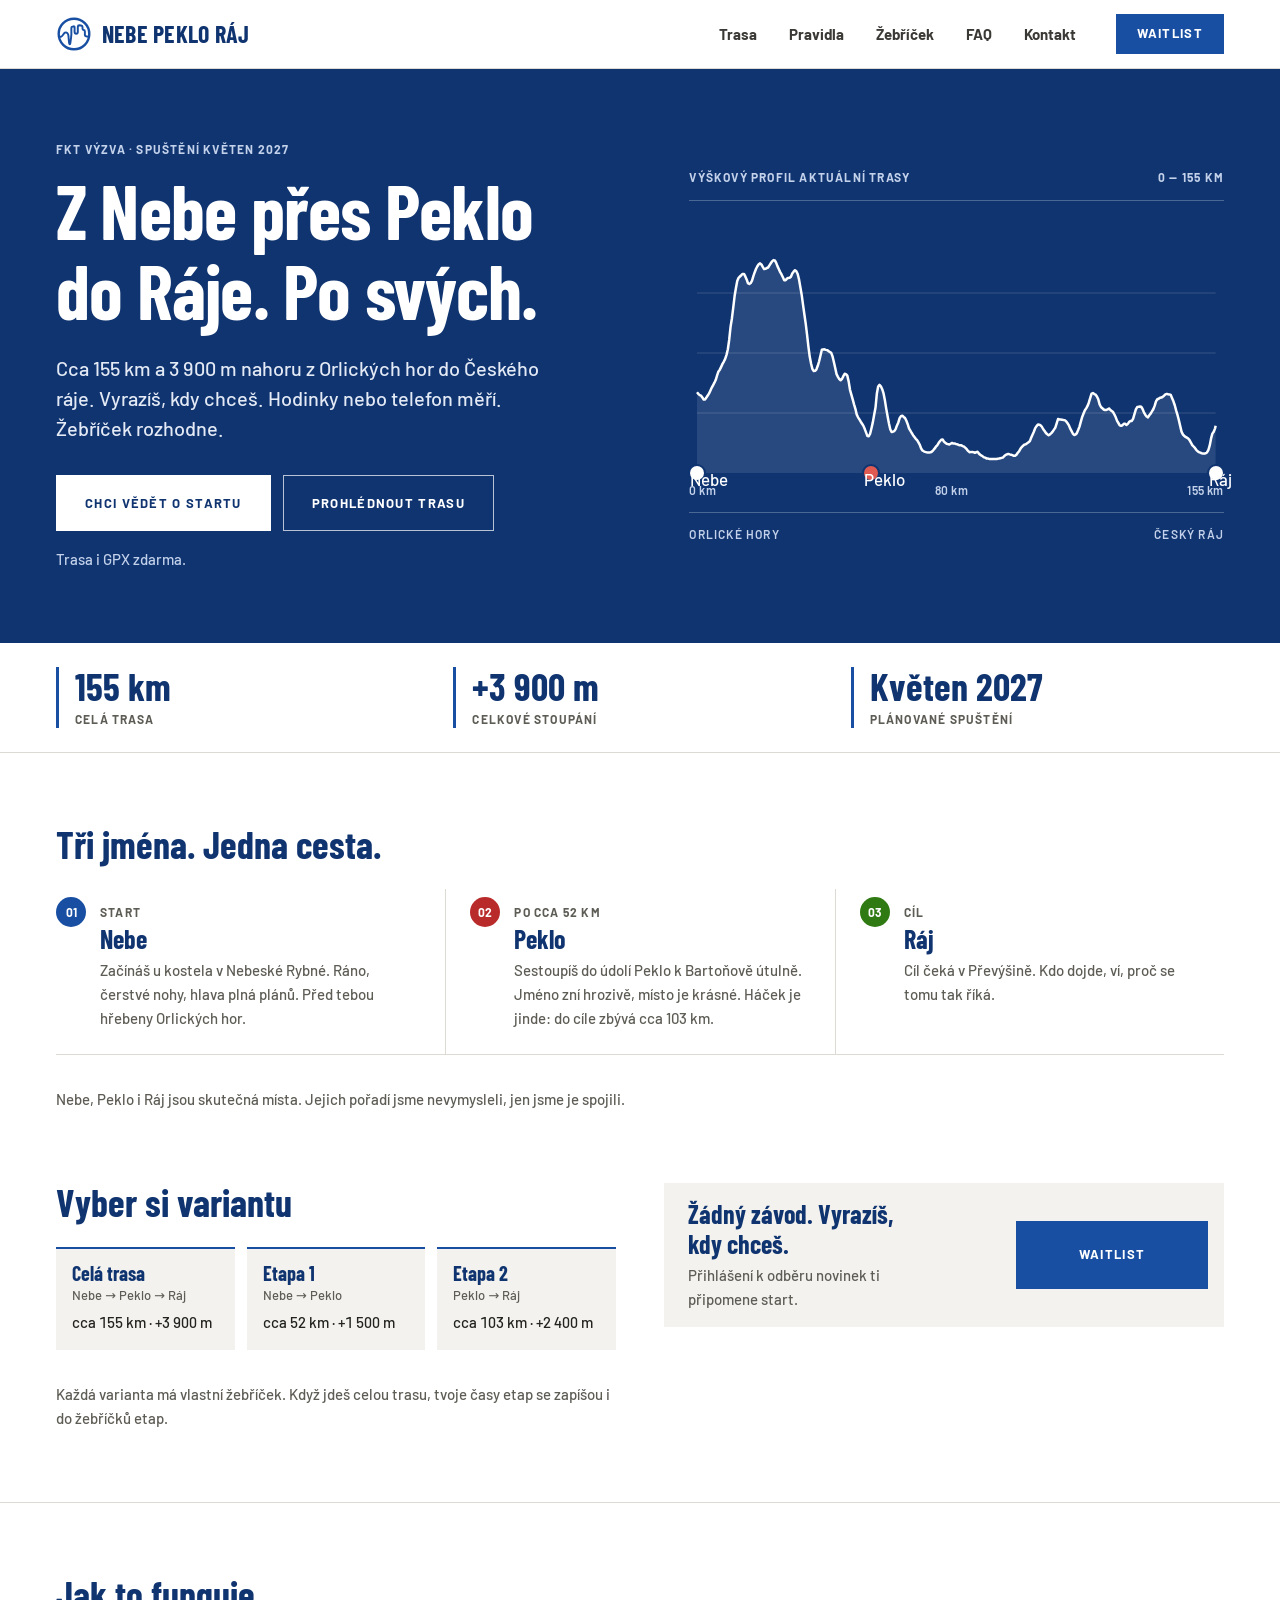
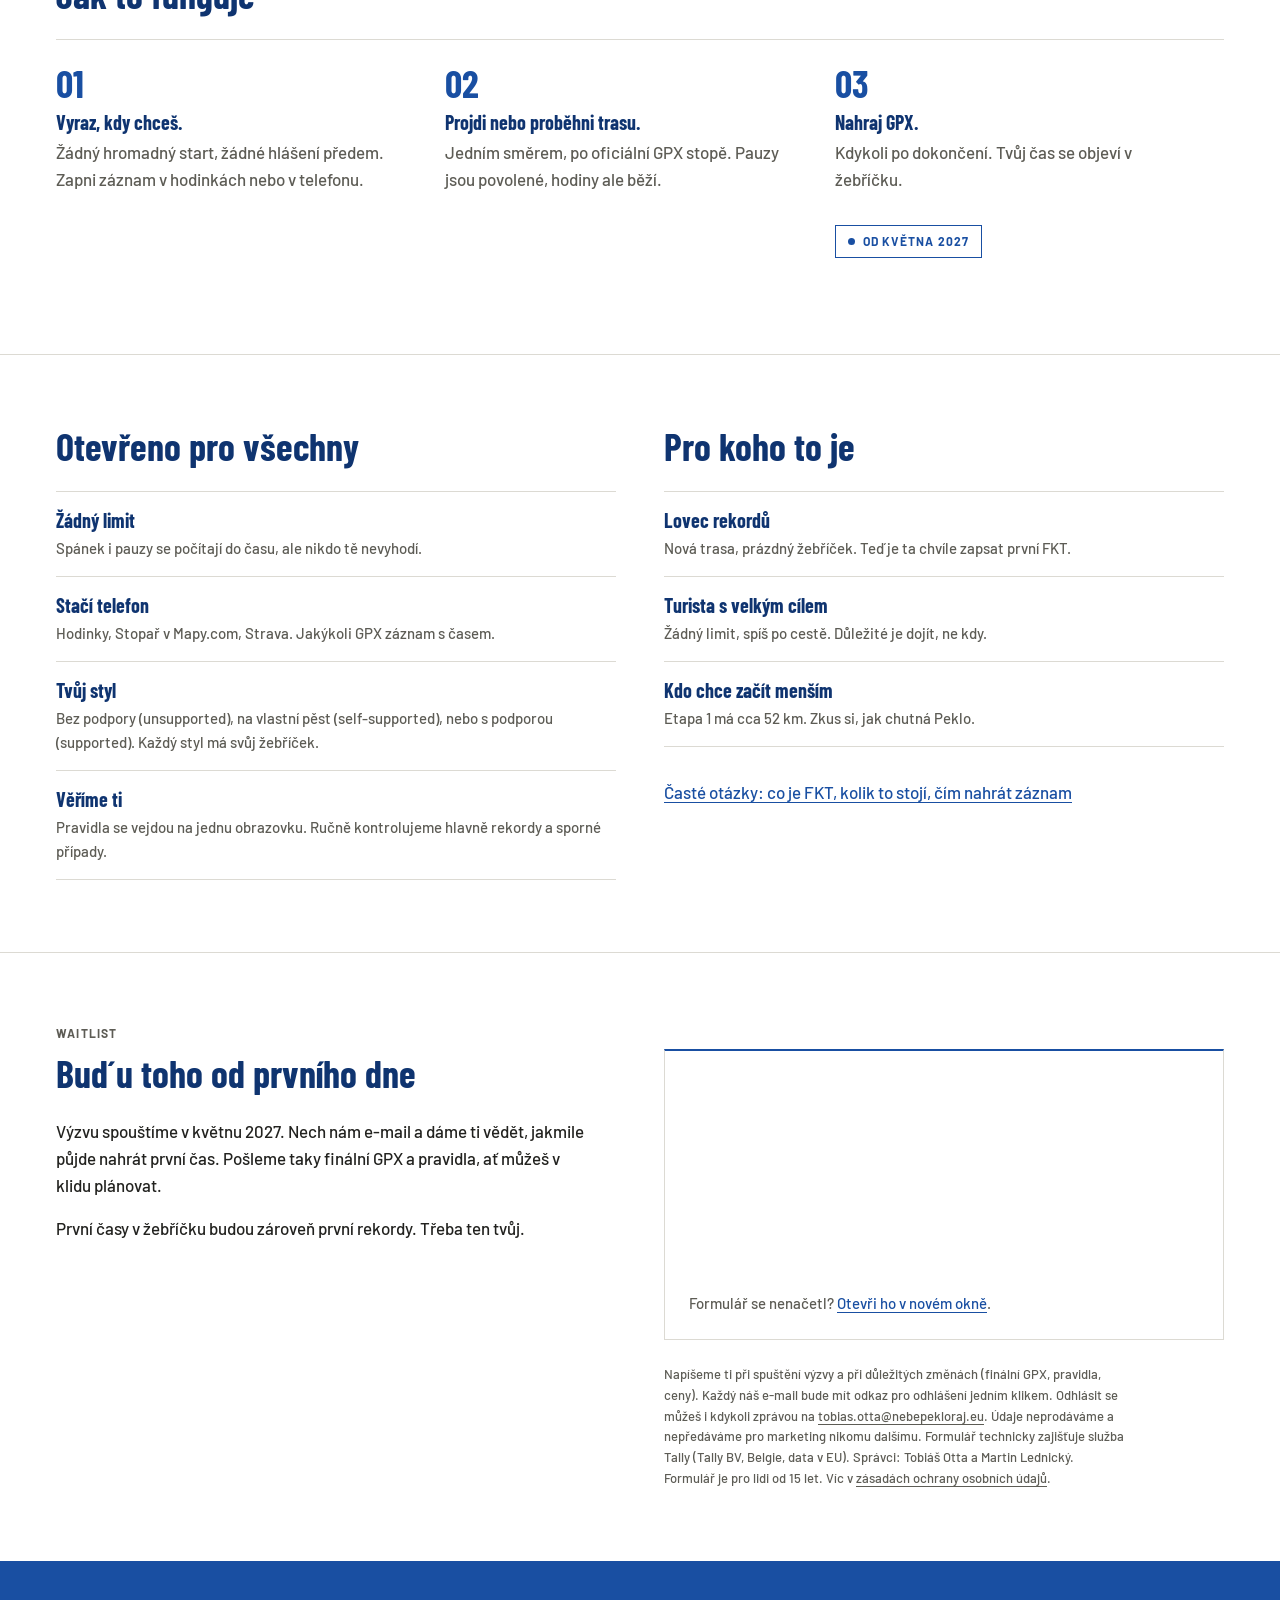
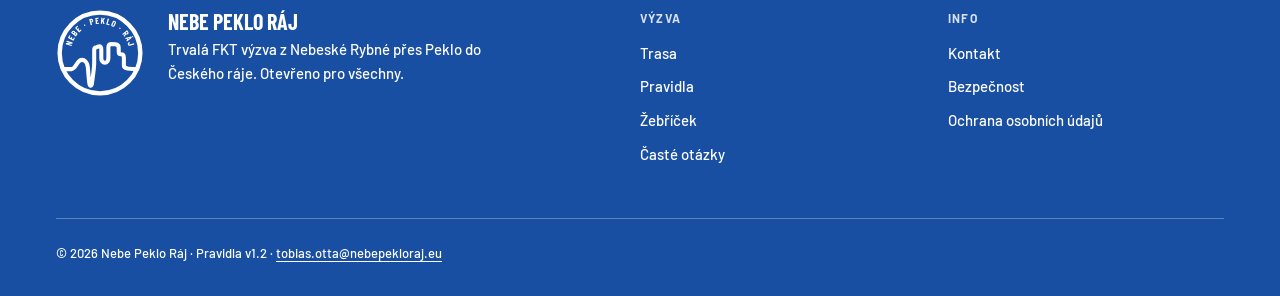
==== commit 17e7a59e: "Přidat kontaktní e-maily na doméně nebepekloraj.eu Starou adresu tobiasotta@seznam.cz nahrazuje tobi" ====
--- a/index.html
+++ b/index.html
@@ -181,7 +181,7 @@
           <script>var d=document,w="https://tally.so/widgets/embed.js",v=function(){"undefined"!=typeof Tally?Tally.loadEmbeds():d.querySelectorAll("iframe[data-tally-src]:not([src])").forEach((function(e){e.src=e.dataset.tallySrc}))};if("undefined"!=typeof Tally)v();else if(d.querySelector('script[src="'+w+'"]')==null){var s=d.createElement("script");s.src=w,s.onload=v,s.onerror=v,d.body.appendChild(s);}</script>
 
           <p class="fineprint">
-            Napíšeme ti při spuštění výzvy a při důležitých změnách (finální GPX, pravidla, ceny). Každý náš e-mail bude mít odkaz pro odhlášení jedním klikem. Odhlásit se můžeš i kdykoli zprávou na <a href="mailto:tobiasotta@seznam.cz">tobiasotta@seznam.cz</a>. Údaje neprodáváme a nepředáváme pro marketing nikomu dalšímu. Formulář technicky zajišťuje služba Tally (Tally BV, Belgie, data v EU). Správci: Tobiáš Otta a Martin Lednický. Formulář je pro lidi od 15 let. Víc v <a href="ochrana-udaju.html">zásadách ochrany osobních údajů</a>.
+            Napíšeme ti při spuštění výzvy a při důležitých změnách (finální GPX, pravidla, ceny). Každý náš e-mail bude mít odkaz pro odhlášení jedním klikem. Odhlásit se můžeš i kdykoli zprávou na <a href="mailto:tobias.otta@nebepekloraj.eu">tobias.otta@nebepekloraj.eu</a>. Údaje neprodáváme a nepředáváme pro marketing nikomu dalšímu. Formulář technicky zajišťuje služba Tally (Tally BV, Belgie, data v EU). Správci: Tobiáš Otta a Martin Lednický. Formulář je pro lidi od 15 let. Víc v <a href="ochrana-udaju.html">zásadách ochrany osobních údajů</a>.
           </p>
         </div>
       </div>
@@ -217,7 +217,7 @@
         </nav>
       </div>
       <div class="site-footer__bottom">
-        <p>© 2026 Nebe Peklo Ráj · Pravidla v1.2 · <a href="mailto:tobiasotta@seznam.cz">tobiasotta@seznam.cz</a></p>
+        <p>© 2026 Nebe Peklo Ráj · Pravidla v1.2 · <a href="mailto:tobias.otta@nebepekloraj.eu">tobias.otta@nebepekloraj.eu</a></p>
       </div>
     </div>
   </footer>
--- a/assets/styles.css
+++ b/assets/styles.css
@@ -985,6 +985,11 @@
   overflow-wrap: anywhere;
 }
 .contact-mail svg { flex: none; width: 1.25rem; height: 1.25rem; }
+.contact-people { list-style: none; margin: var(--space-l) 0; padding: 0; }
+.contact-people > li { margin: 0; }
+.contact-people > li + li { margin-top: var(--space-m); }
+.contact-people__name { display: block; }
+.contact-people .contact-mail { margin: var(--space-2xs) 0 0; }
 @media (min-width: 60em) {
   .contact-grid { grid-template-columns: minmax(0, 1.15fr) minmax(0, 1fr); gap: var(--space-2xl); align-items: start; }
 }
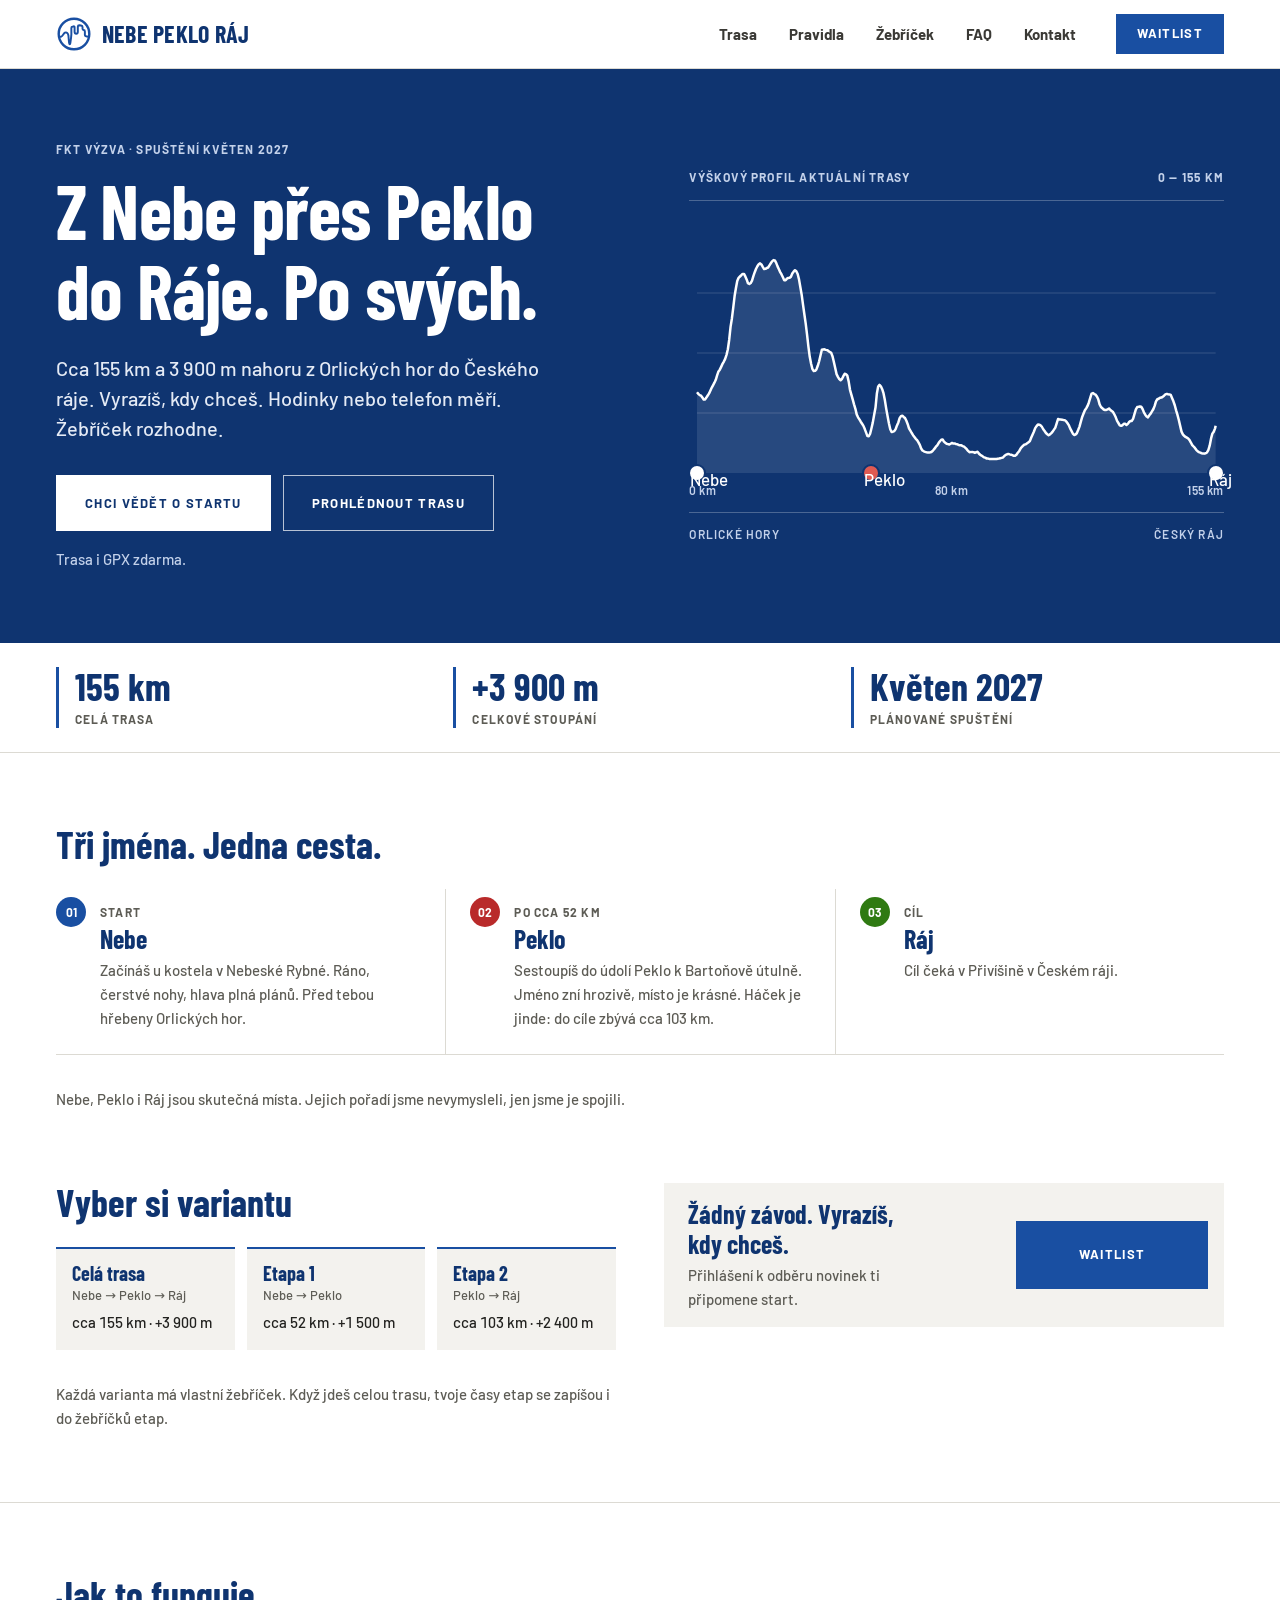
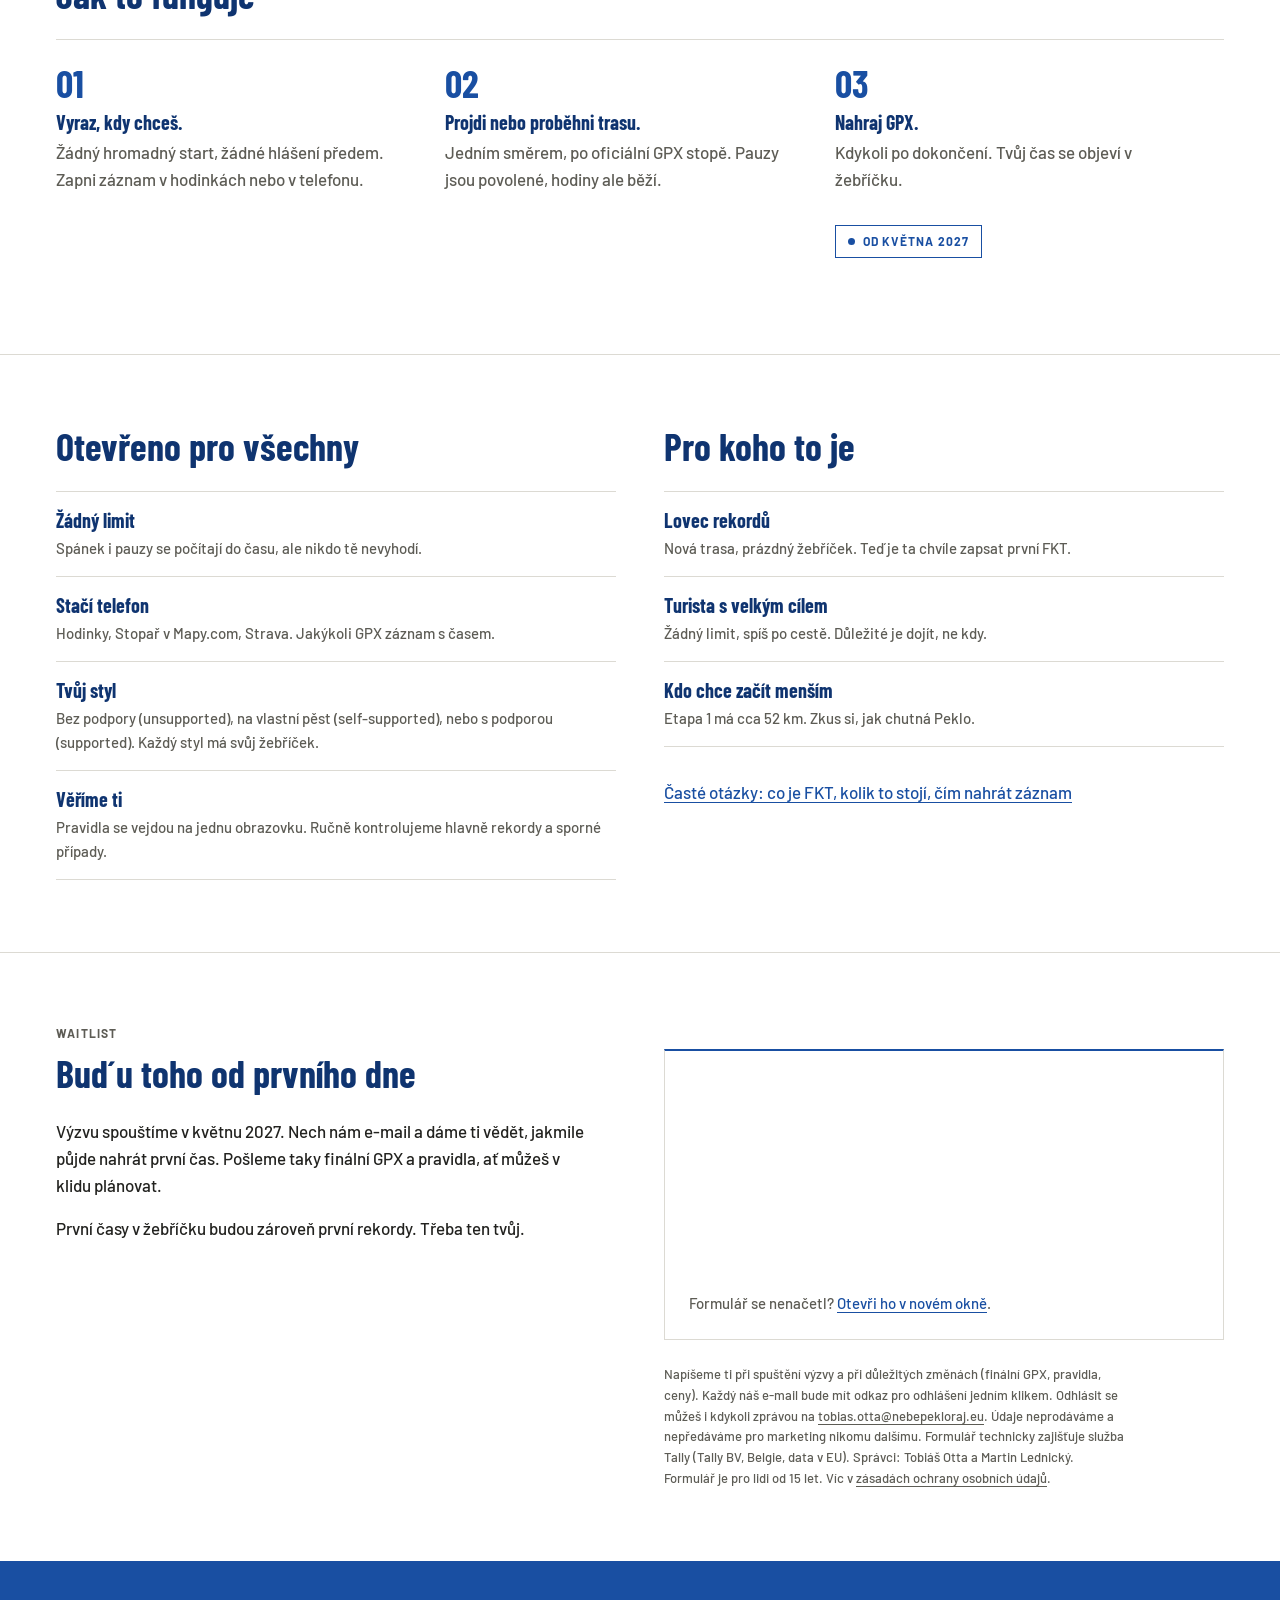
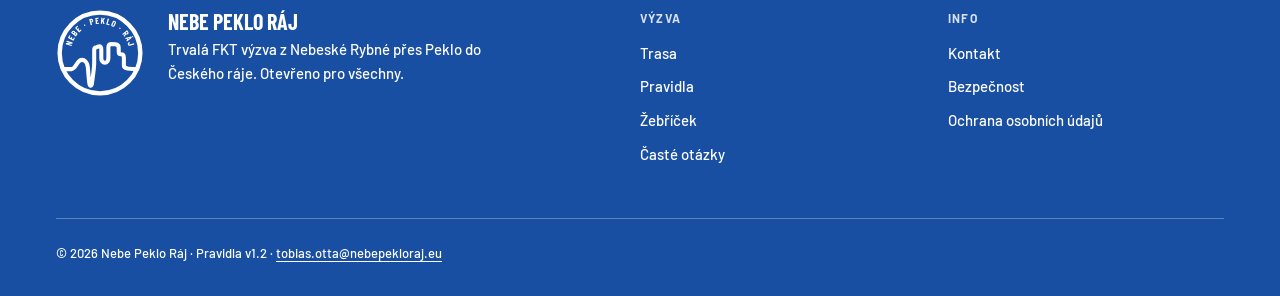
==== commit 4d1707be: "Opravit název cíle na Přivíšina Co-Authored-By: Claude Opus 5.5 <noreply@anthropic.com> Claude-Sessi" ====
--- a/index.html
+++ b/index.html
@@ -102,7 +102,7 @@
             <span class="stop__num" aria-hidden="true">03</span>
             <span class="caps">Cíl</span>
             <strong class="stop__name">Ráj</strong>
-            <span class="stop__text">Cíl čeká v Převýšině. Kdo dojde, ví, proč se tomu tak říká.</span>
+            <span class="stop__text">Cíl čeká v Přivíšině v Českém ráji.</span>
           </li>
         </ol>
         <p class="note mt-l mb-0">Nebe, Peklo i Ráj jsou skutečná místa. Jejich pořadí jsme nevymysleli, jen jsme je spojili.</p>
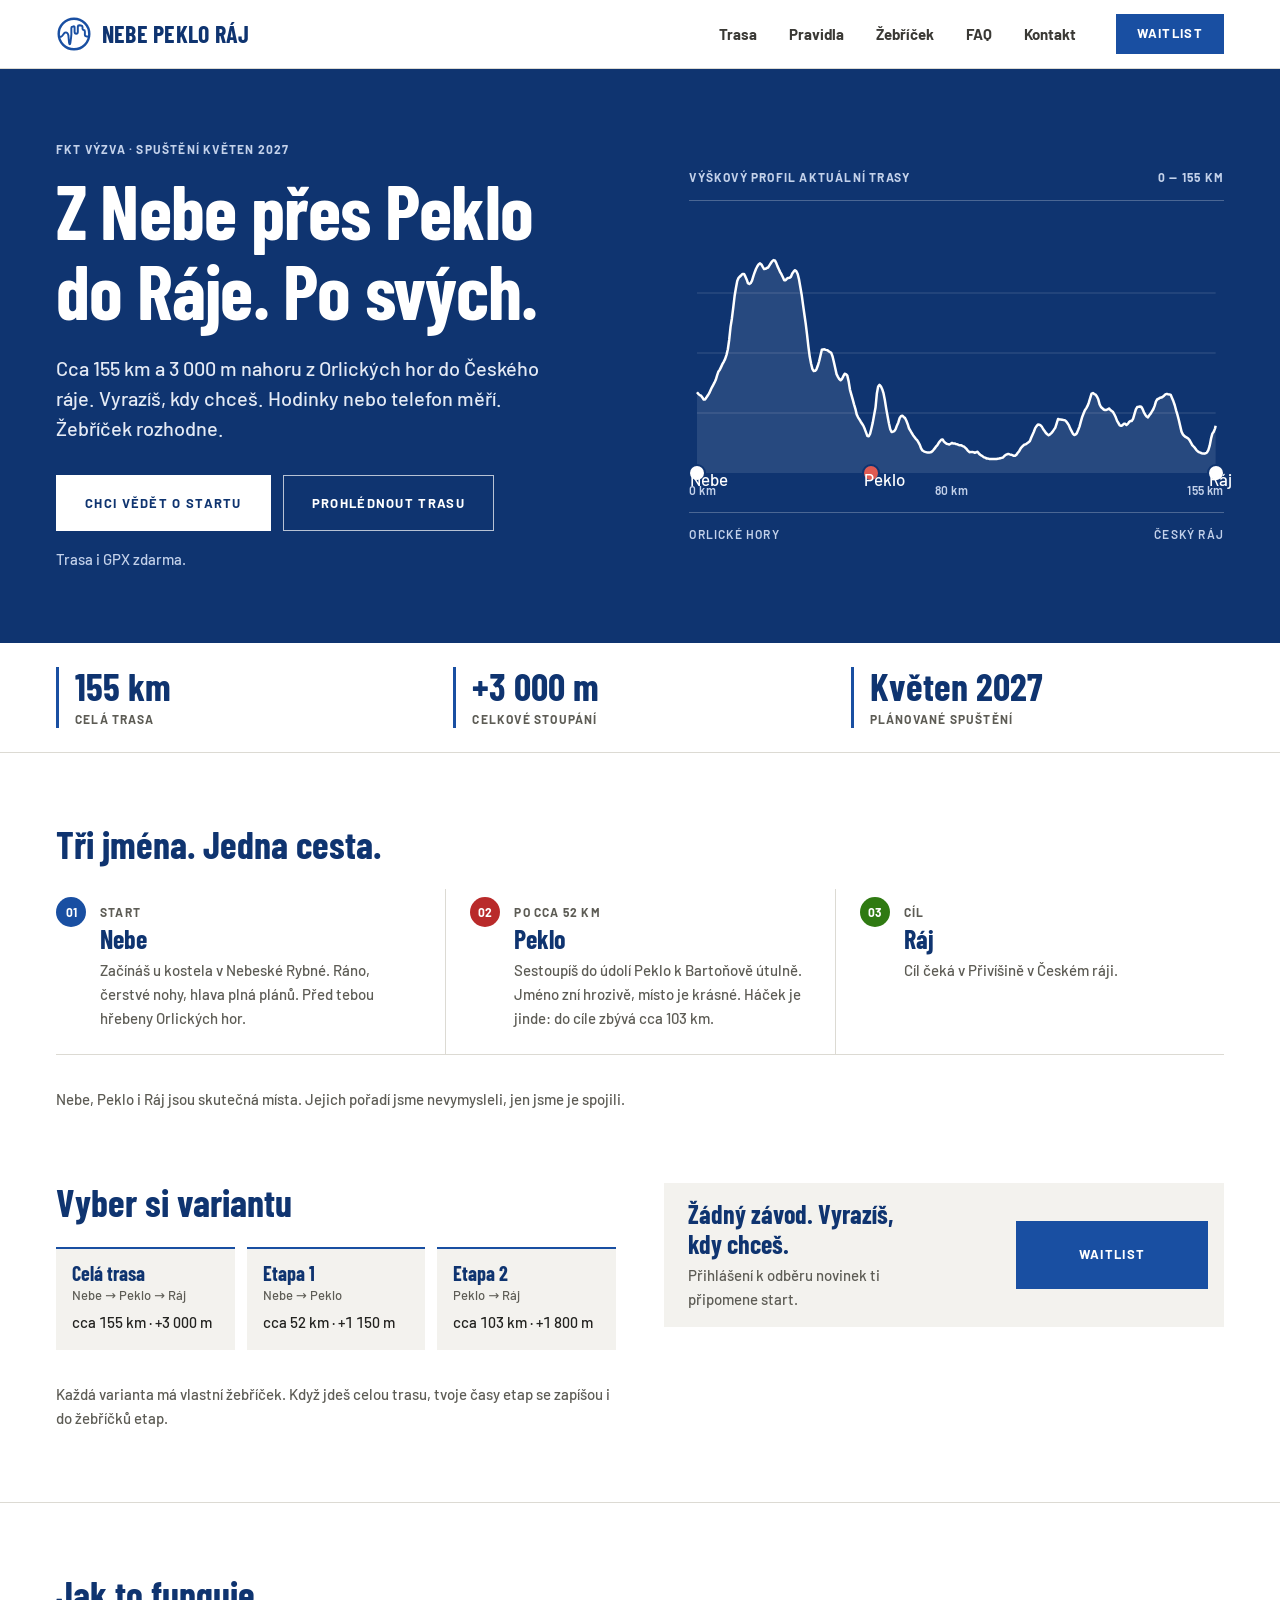
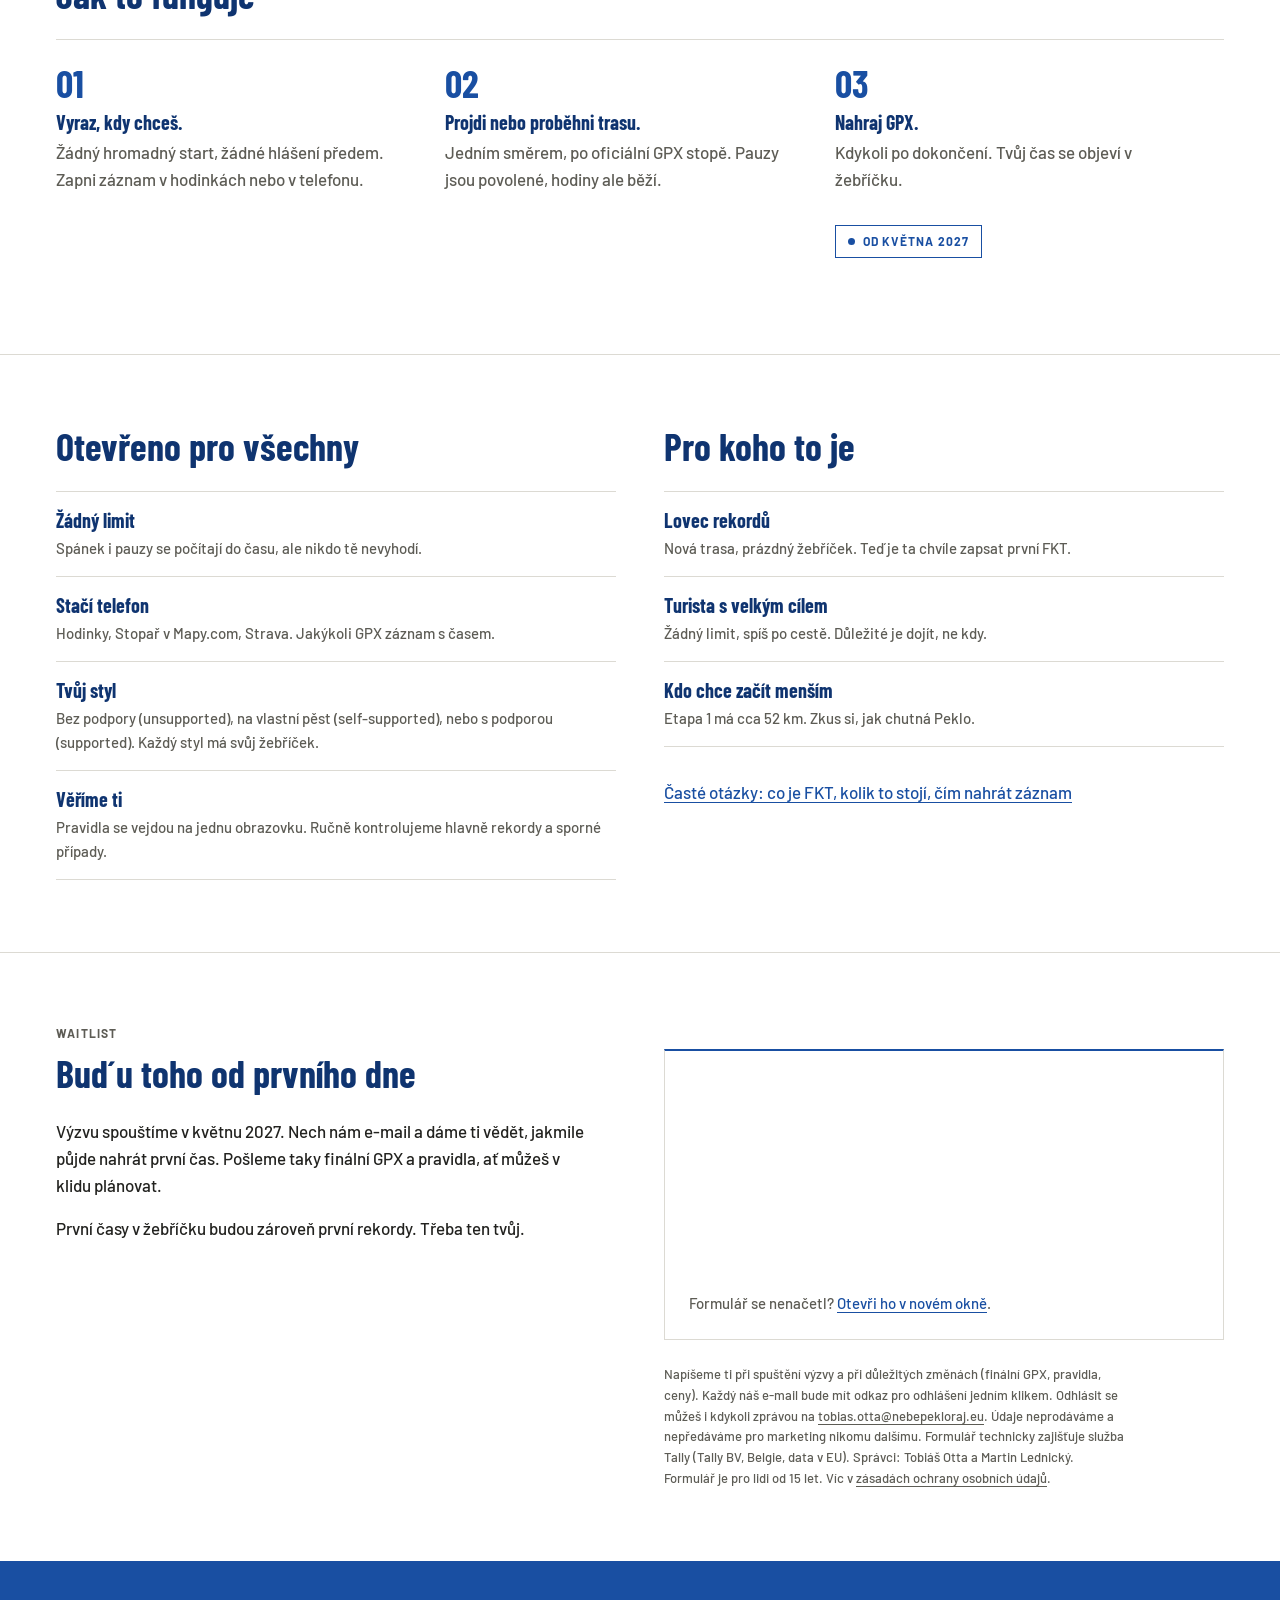
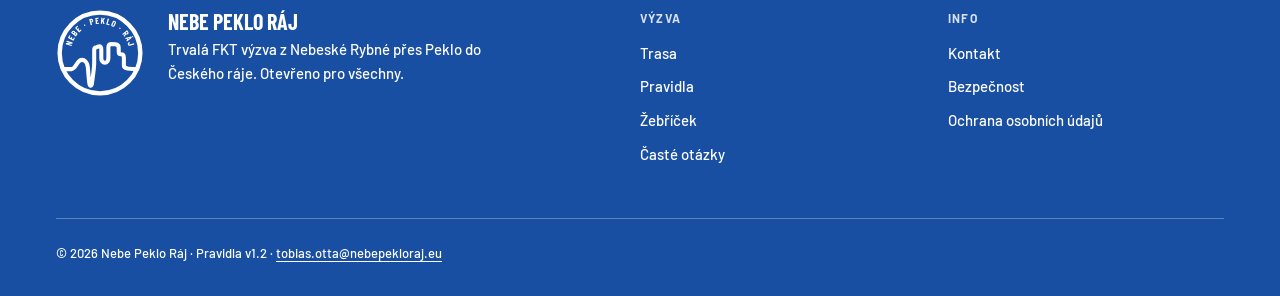
==== commit 6b941993: "Sjednotit stoupání na hodnotu z Mapy.com (cca 3 000 m) Celá trasa +3 900 m -> +3 000 m (Mapy.com: 2 " ====
--- a/index.html
+++ b/index.html
@@ -57,7 +57,7 @@
         <div>
           <p class="eyebrow">FKT výzva · spuštění květen 2027</p>
           <h1 class="hero__title" id="hero-title">Z Nebe přes Peklo do Ráje. Po svých.</h1>
-          <p class="hero__lead">Cca 155 km a 3&nbsp;900 m nahoru z Orlických hor do Českého ráje. Vyrazíš, kdy chceš. Hodinky nebo telefon měří. Žebříček rozhodne.</p>
+          <p class="hero__lead">Cca 155 km a 3&nbsp;000 m nahoru z Orlických hor do Českého ráje. Vyrazíš, kdy chceš. Hodinky nebo telefon měří. Žebříček rozhodne.</p>
           <div class="actions hero__actions">
             <a class="button" href="#waitlist">Chci vědět o startu</a>
             <a class="button button--outline" href="trasa.html">Prohlédnout trasu</a>
@@ -76,7 +76,7 @@
       <div class="container">
         <ul class="stats">
           <li class="stats__item"><span class="stats__value">155 km</span><span class="stats__label caps">Celá trasa</span></li>
-          <li class="stats__item"><span class="stats__value">+3&nbsp;900 m</span><span class="stats__label caps">Celkové stoupání</span></li>
+          <li class="stats__item"><span class="stats__value">+3&nbsp;000 m</span><span class="stats__label caps">Celkové stoupání</span></li>
           <li class="stats__item"><span class="stats__value">Květen 2027</span><span class="stats__label caps">Plánované spuštění</span></li>
         </ul>
       </div>
@@ -114,9 +114,9 @@
         <div>
           <h2 class="section__title" id="varianty-title">Vyber si variantu</h2>
           <ul class="tiles tiles--3">
-            <li><a class="tile" href="trasa.html#etapy"><strong class="tile__title">Celá trasa</strong><span class="tile__route">Nebe → Peklo → Ráj</span><span class="tile__meta">cca 155 km · +3&nbsp;900 m</span></a></li>
-            <li><a class="tile" href="trasa.html#etapy"><strong class="tile__title">Etapa 1</strong><span class="tile__route">Nebe → Peklo</span><span class="tile__meta">cca 52 km · +1&nbsp;500 m</span></a></li>
-            <li><a class="tile" href="trasa.html#etapy"><strong class="tile__title">Etapa 2</strong><span class="tile__route">Peklo → Ráj</span><span class="tile__meta">cca 103 km · +2&nbsp;400 m</span></a></li>
+            <li><a class="tile" href="trasa.html#etapy"><strong class="tile__title">Celá trasa</strong><span class="tile__route">Nebe → Peklo → Ráj</span><span class="tile__meta">cca 155 km · +3&nbsp;000 m</span></a></li>
+            <li><a class="tile" href="trasa.html#etapy"><strong class="tile__title">Etapa 1</strong><span class="tile__route">Nebe → Peklo</span><span class="tile__meta">cca 52 km · +1&nbsp;150 m</span></a></li>
+            <li><a class="tile" href="trasa.html#etapy"><strong class="tile__title">Etapa 2</strong><span class="tile__route">Peklo → Ráj</span><span class="tile__meta">cca 103 km · +1&nbsp;800 m</span></a></li>
           </ul>
           <p class="note mt-l mb-0">Každá varianta má vlastní žebříček. Když jdeš celou trasu, tvoje časy etap se zapíšou i do žebříčků etap.</p>
         </div>
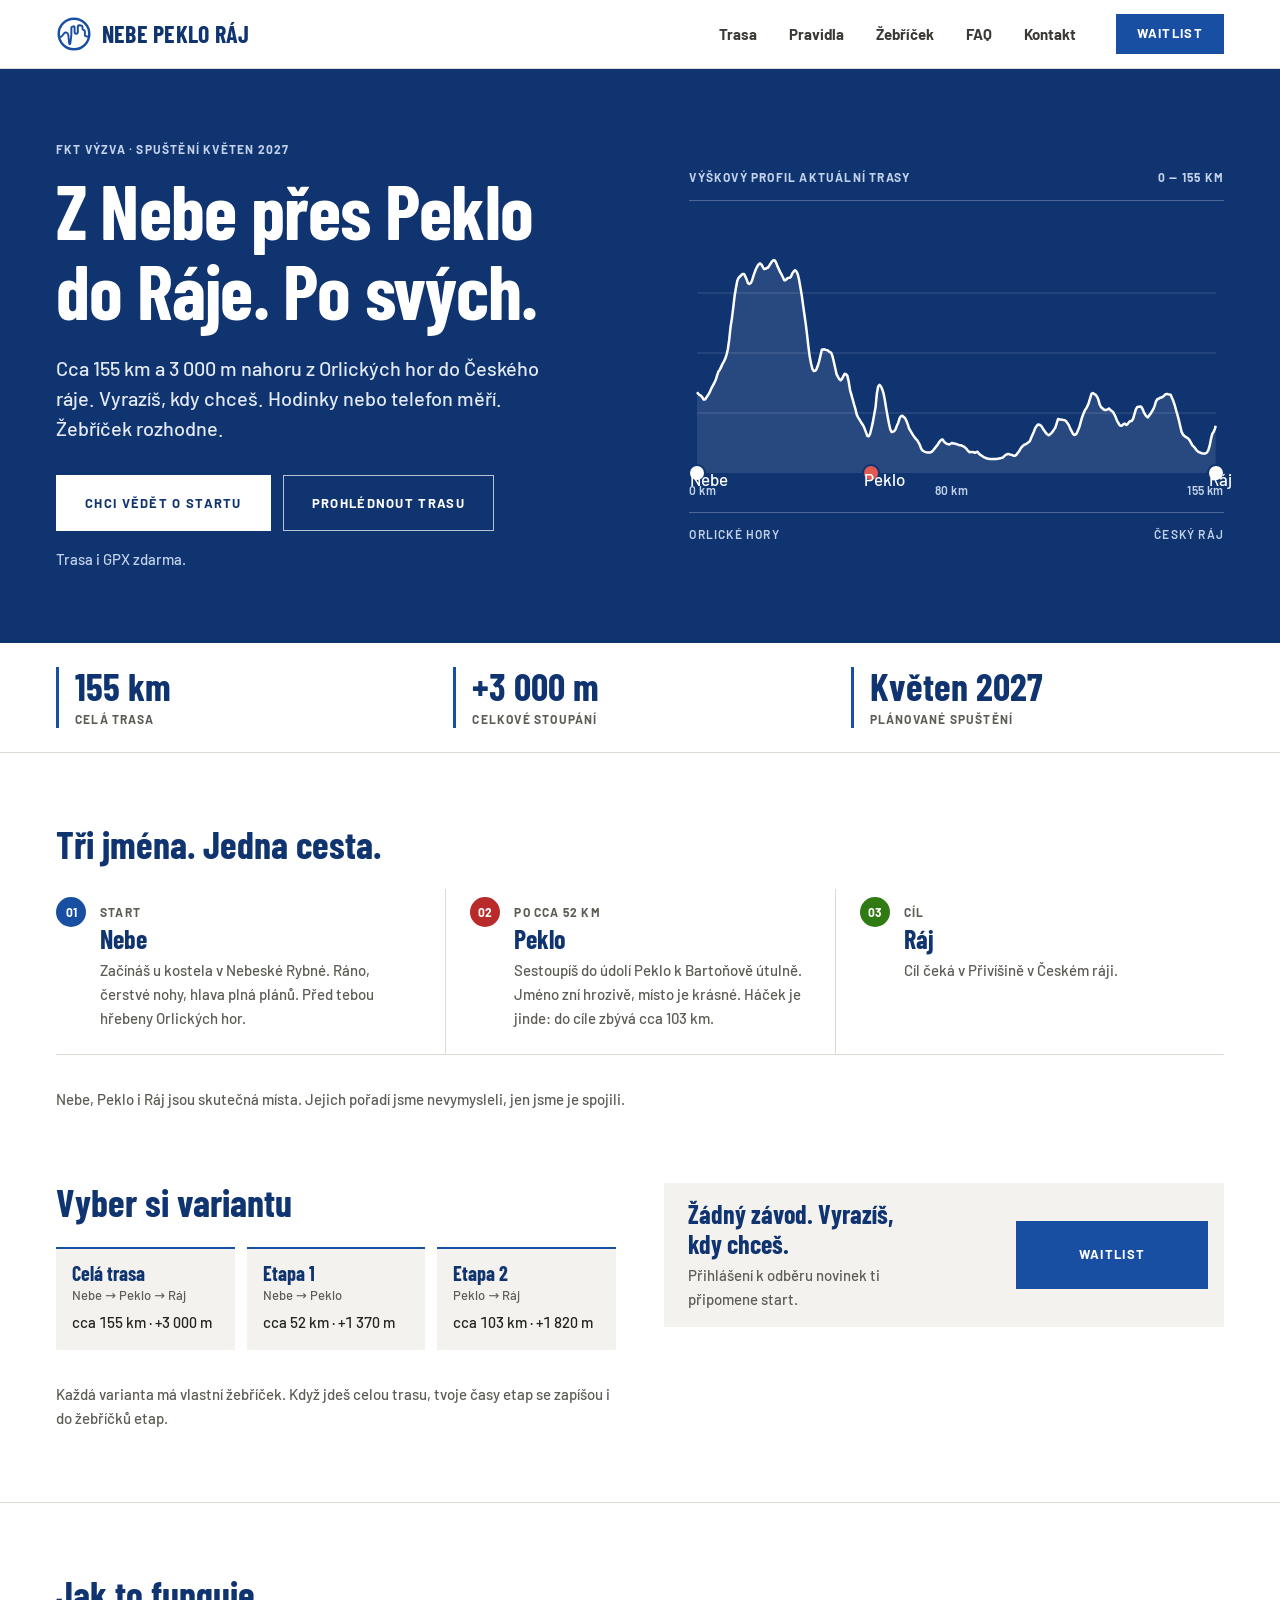
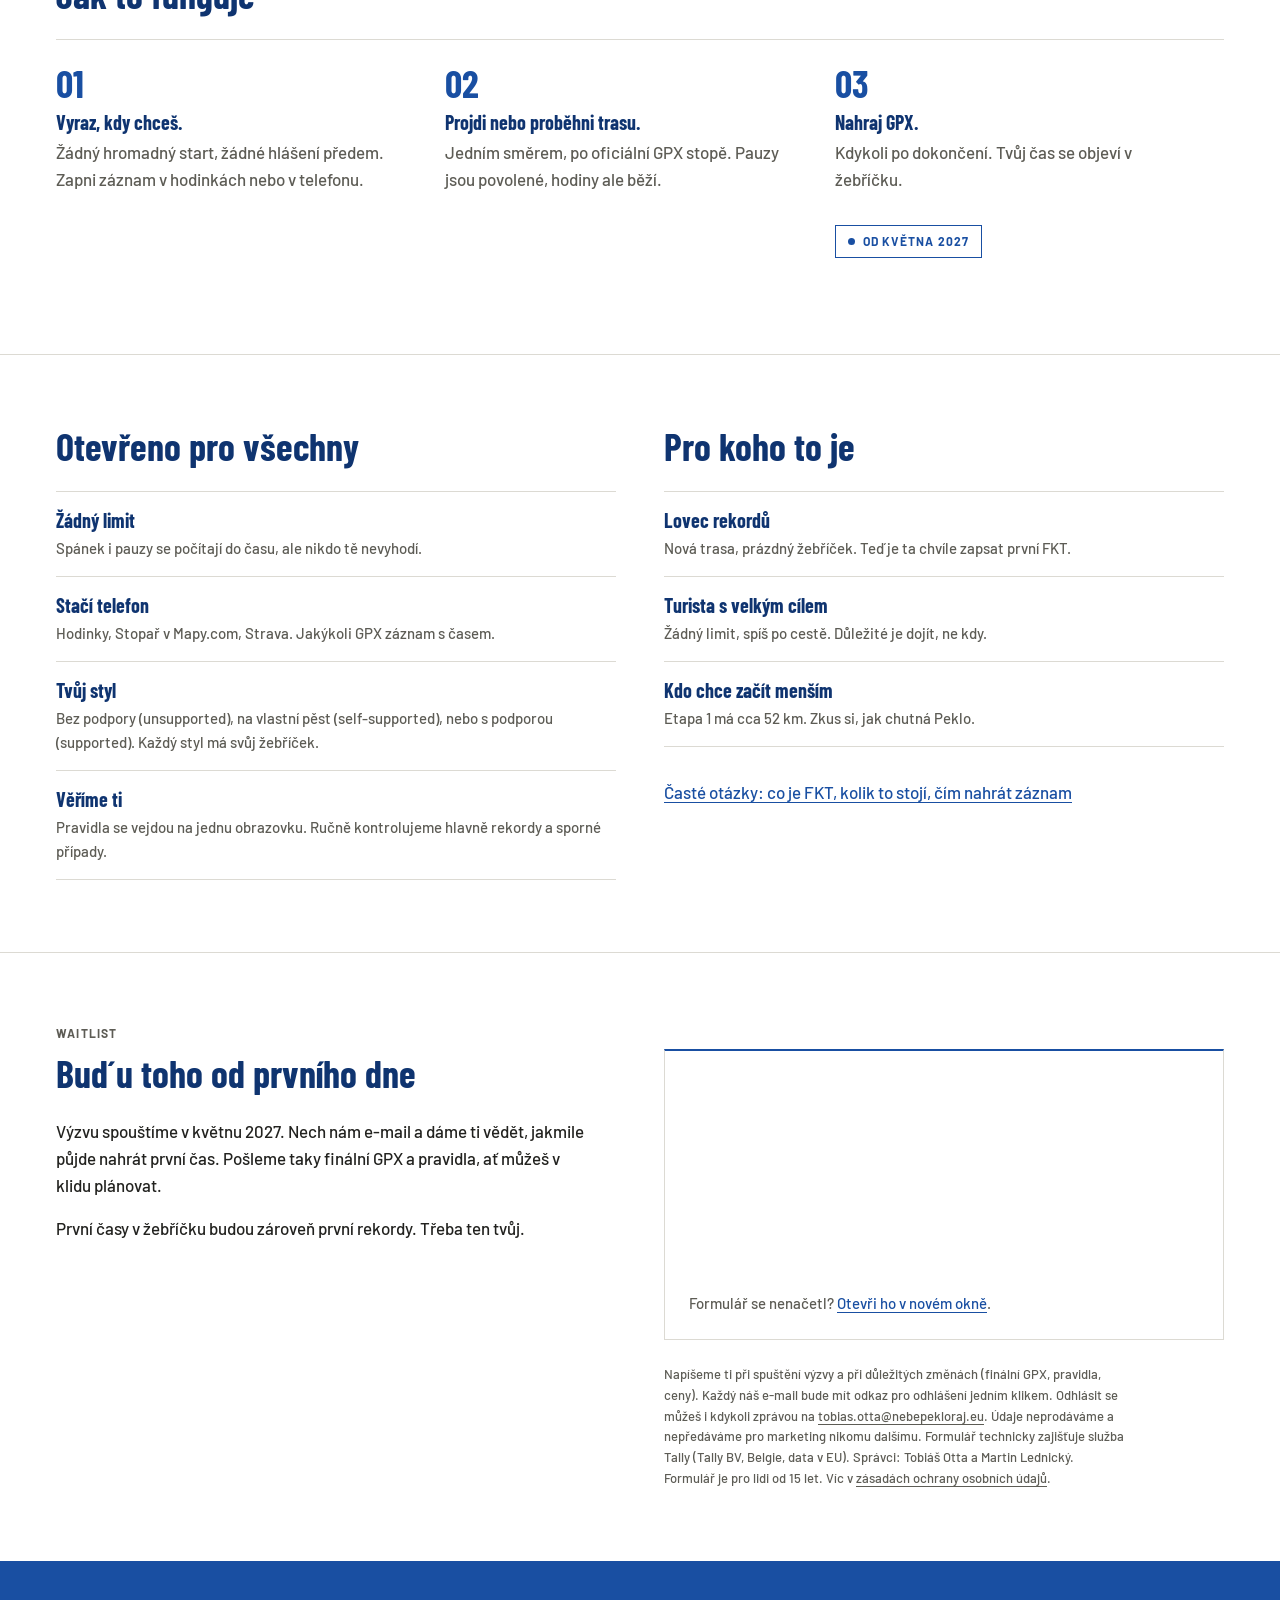
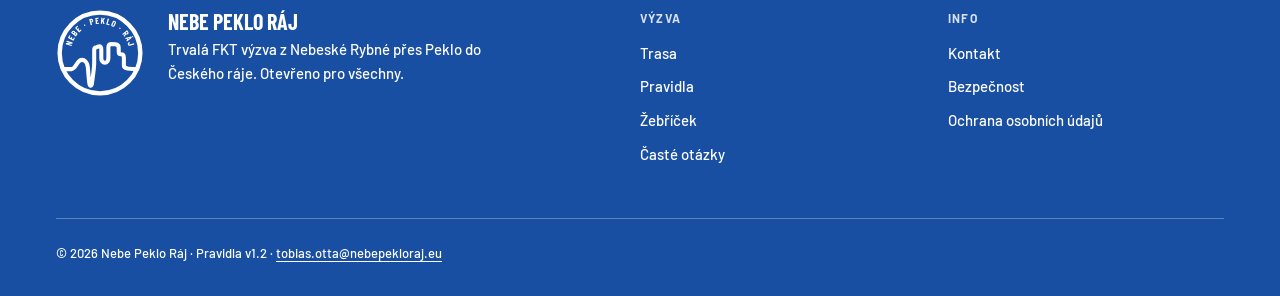
==== commit 74bf5ad4: "Etapy: stoupání změřené v Mapy.com (1 370 m a 1 820 m) Co-Authored-By: Claude Sonnet 5.5 <noreply@an" ====
--- a/index.html
+++ b/index.html
@@ -115,8 +115,8 @@
           <h2 class="section__title" id="varianty-title">Vyber si variantu</h2>
           <ul class="tiles tiles--3">
             <li><a class="tile" href="trasa.html#etapy"><strong class="tile__title">Celá trasa</strong><span class="tile__route">Nebe → Peklo → Ráj</span><span class="tile__meta">cca 155 km · +3&nbsp;000 m</span></a></li>
-            <li><a class="tile" href="trasa.html#etapy"><strong class="tile__title">Etapa 1</strong><span class="tile__route">Nebe → Peklo</span><span class="tile__meta">cca 52 km · +1&nbsp;150 m</span></a></li>
-            <li><a class="tile" href="trasa.html#etapy"><strong class="tile__title">Etapa 2</strong><span class="tile__route">Peklo → Ráj</span><span class="tile__meta">cca 103 km · +1&nbsp;800 m</span></a></li>
+            <li><a class="tile" href="trasa.html#etapy"><strong class="tile__title">Etapa 1</strong><span class="tile__route">Nebe → Peklo</span><span class="tile__meta">cca 52 km · +1&nbsp;370 m</span></a></li>
+            <li><a class="tile" href="trasa.html#etapy"><strong class="tile__title">Etapa 2</strong><span class="tile__route">Peklo → Ráj</span><span class="tile__meta">cca 103 km · +1&nbsp;820 m</span></a></li>
           </ul>
           <p class="note mt-l mb-0">Každá varianta má vlastní žebříček. Když jdeš celou trasu, tvoje časy etap se zapíšou i do žebříčků etap.</p>
         </div>
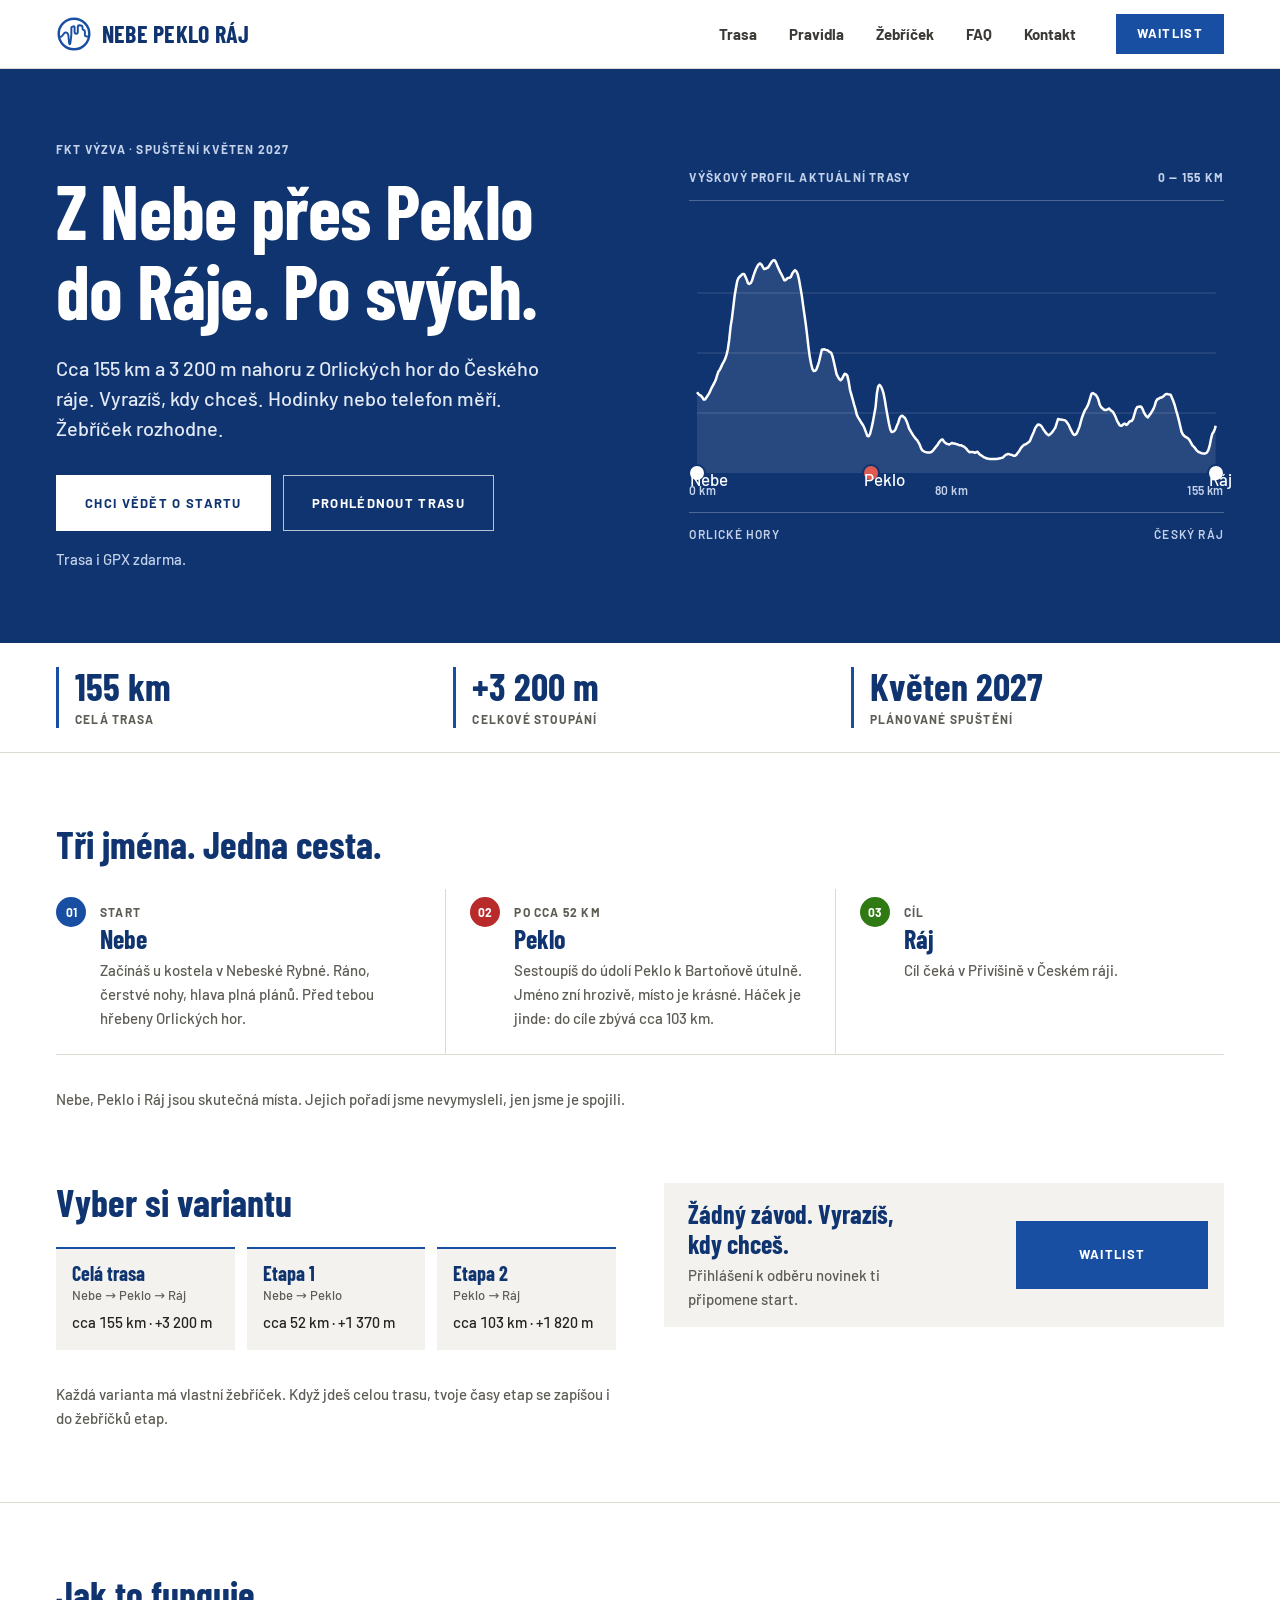
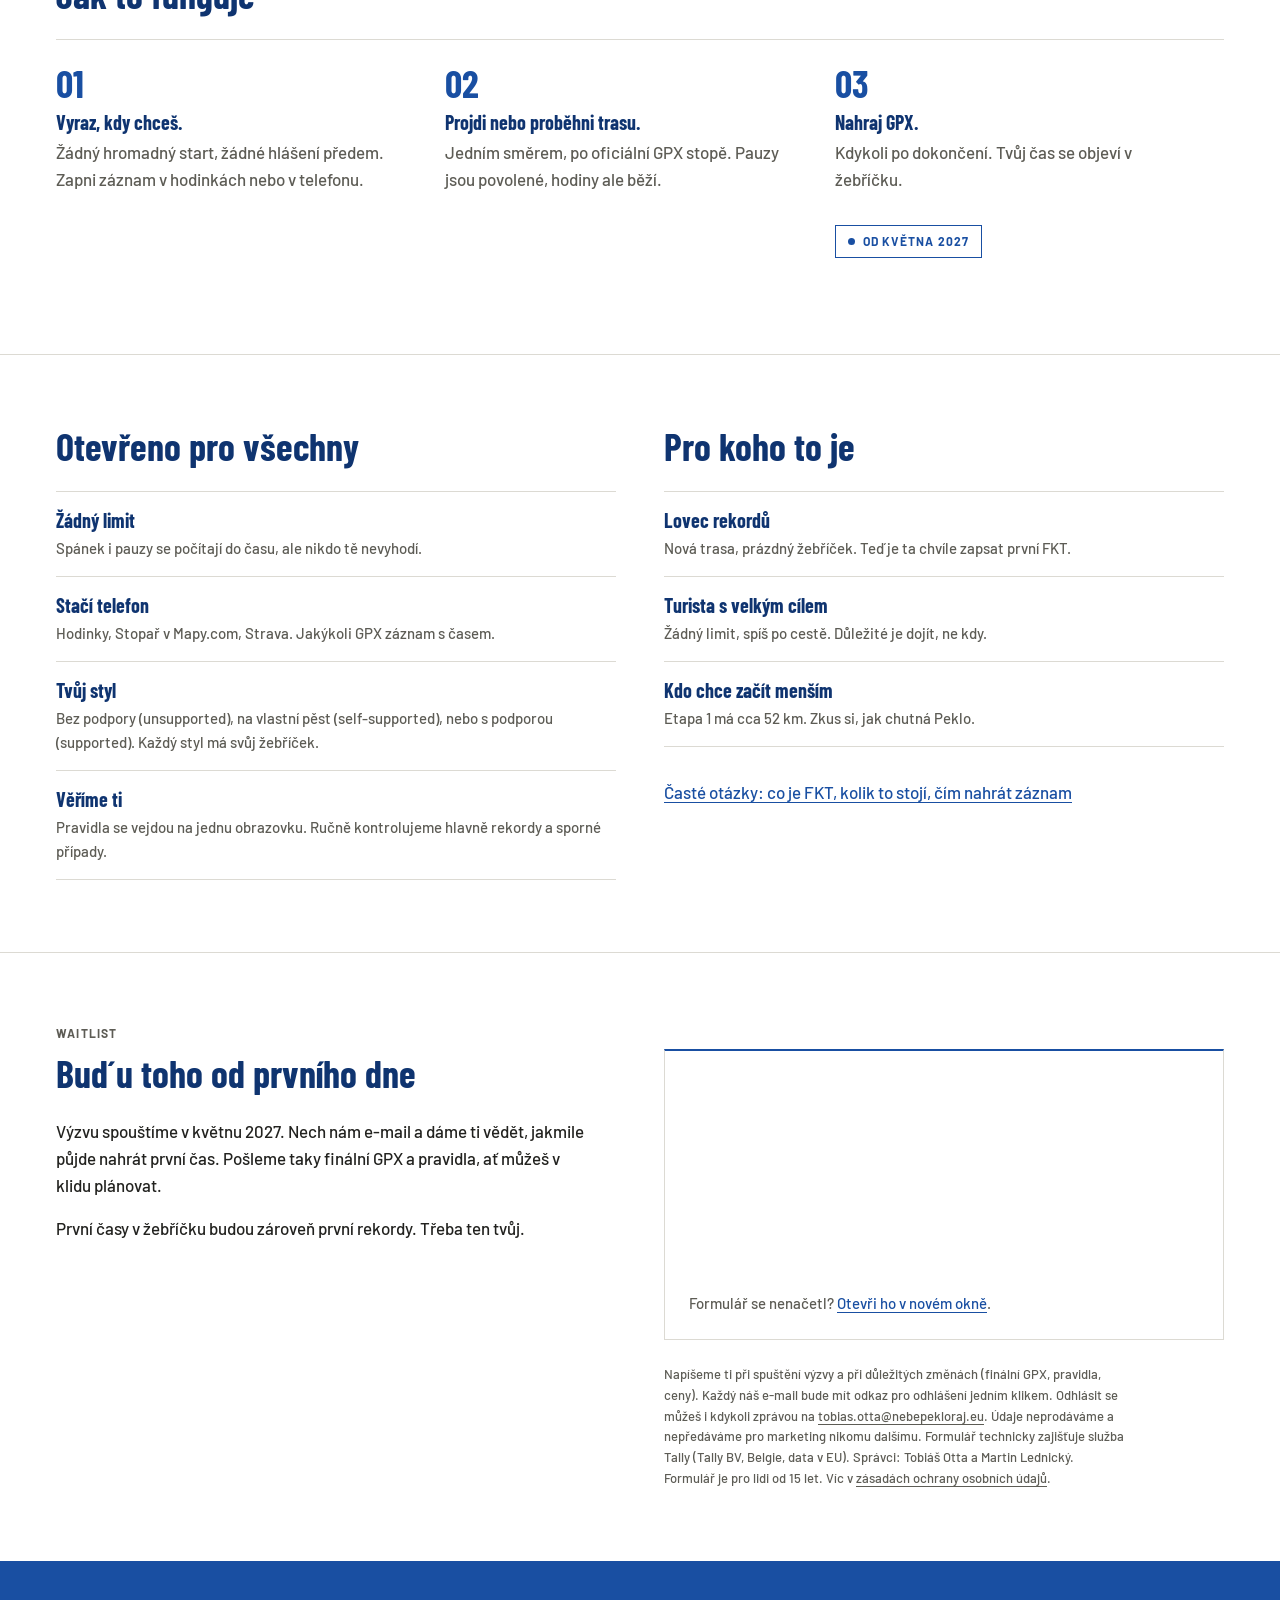
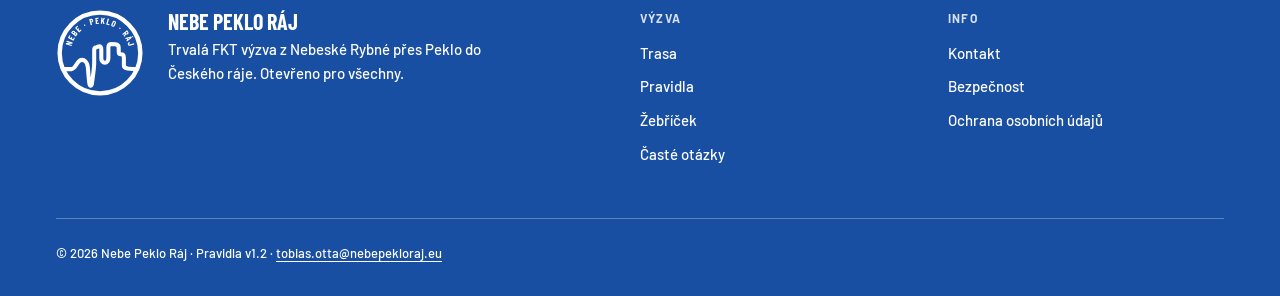
==== commit cebdc4c7: "Celkové stoupání na webu: cca 3 200 m (součet etap) Co-Authored-By: Claude Sonnet 5.5 <noreply@anthr" ====
--- a/index.html
+++ b/index.html
@@ -57,7 +57,7 @@
         <div>
           <p class="eyebrow">FKT výzva · spuštění květen 2027</p>
           <h1 class="hero__title" id="hero-title">Z Nebe přes Peklo do Ráje. Po svých.</h1>
-          <p class="hero__lead">Cca 155 km a 3&nbsp;000 m nahoru z Orlických hor do Českého ráje. Vyrazíš, kdy chceš. Hodinky nebo telefon měří. Žebříček rozhodne.</p>
+          <p class="hero__lead">Cca 155 km a 3&nbsp;200 m nahoru z Orlických hor do Českého ráje. Vyrazíš, kdy chceš. Hodinky nebo telefon měří. Žebříček rozhodne.</p>
           <div class="actions hero__actions">
             <a class="button" href="#waitlist">Chci vědět o startu</a>
             <a class="button button--outline" href="trasa.html">Prohlédnout trasu</a>
@@ -76,7 +76,7 @@
       <div class="container">
         <ul class="stats">
           <li class="stats__item"><span class="stats__value">155 km</span><span class="stats__label caps">Celá trasa</span></li>
-          <li class="stats__item"><span class="stats__value">+3&nbsp;000 m</span><span class="stats__label caps">Celkové stoupání</span></li>
+          <li class="stats__item"><span class="stats__value">+3&nbsp;200 m</span><span class="stats__label caps">Celkové stoupání</span></li>
           <li class="stats__item"><span class="stats__value">Květen 2027</span><span class="stats__label caps">Plánované spuštění</span></li>
         </ul>
       </div>
@@ -114,7 +114,7 @@
         <div>
           <h2 class="section__title" id="varianty-title">Vyber si variantu</h2>
           <ul class="tiles tiles--3">
-            <li><a class="tile" href="trasa.html#etapy"><strong class="tile__title">Celá trasa</strong><span class="tile__route">Nebe → Peklo → Ráj</span><span class="tile__meta">cca 155 km · +3&nbsp;000 m</span></a></li>
+            <li><a class="tile" href="trasa.html#etapy"><strong class="tile__title">Celá trasa</strong><span class="tile__route">Nebe → Peklo → Ráj</span><span class="tile__meta">cca 155 km · +3&nbsp;200 m</span></a></li>
             <li><a class="tile" href="trasa.html#etapy"><strong class="tile__title">Etapa 1</strong><span class="tile__route">Nebe → Peklo</span><span class="tile__meta">cca 52 km · +1&nbsp;370 m</span></a></li>
             <li><a class="tile" href="trasa.html#etapy"><strong class="tile__title">Etapa 2</strong><span class="tile__route">Peklo → Ráj</span><span class="tile__meta">cca 103 km · +1&nbsp;820 m</span></a></li>
           </ul>
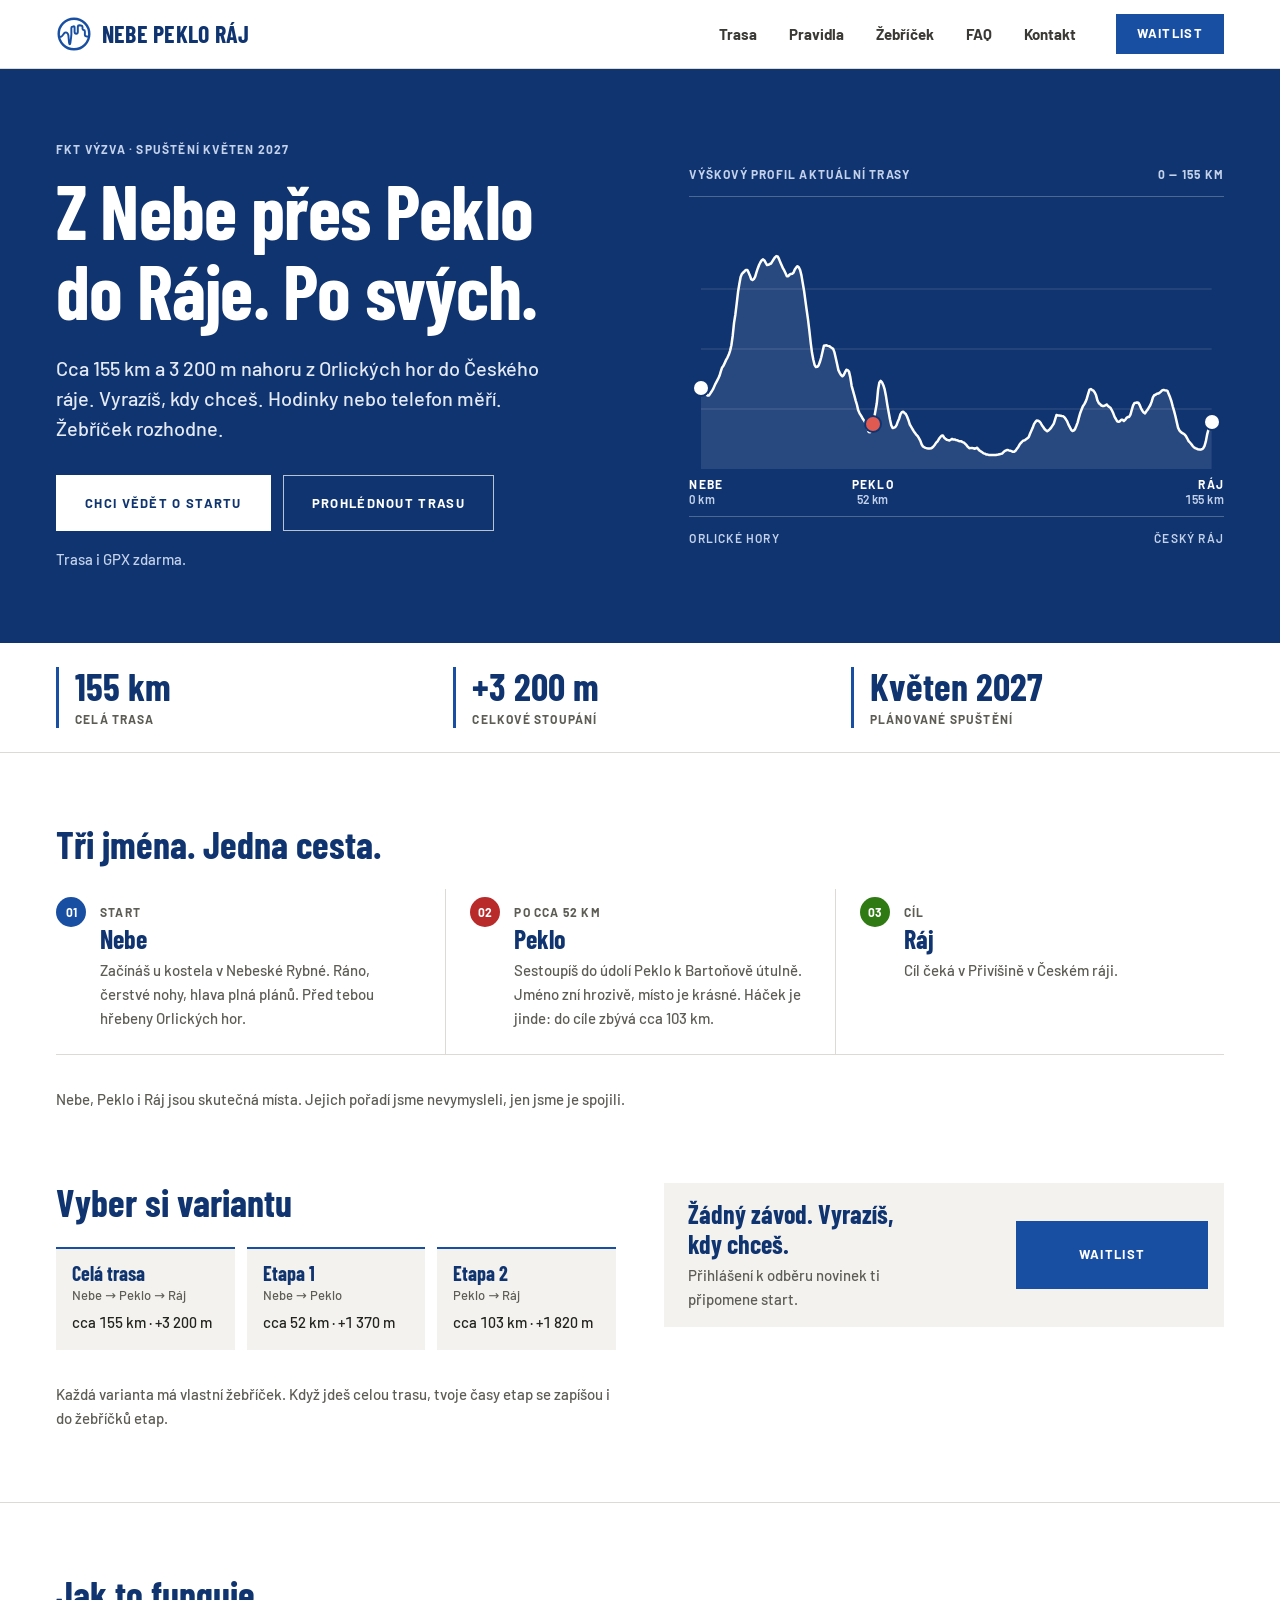
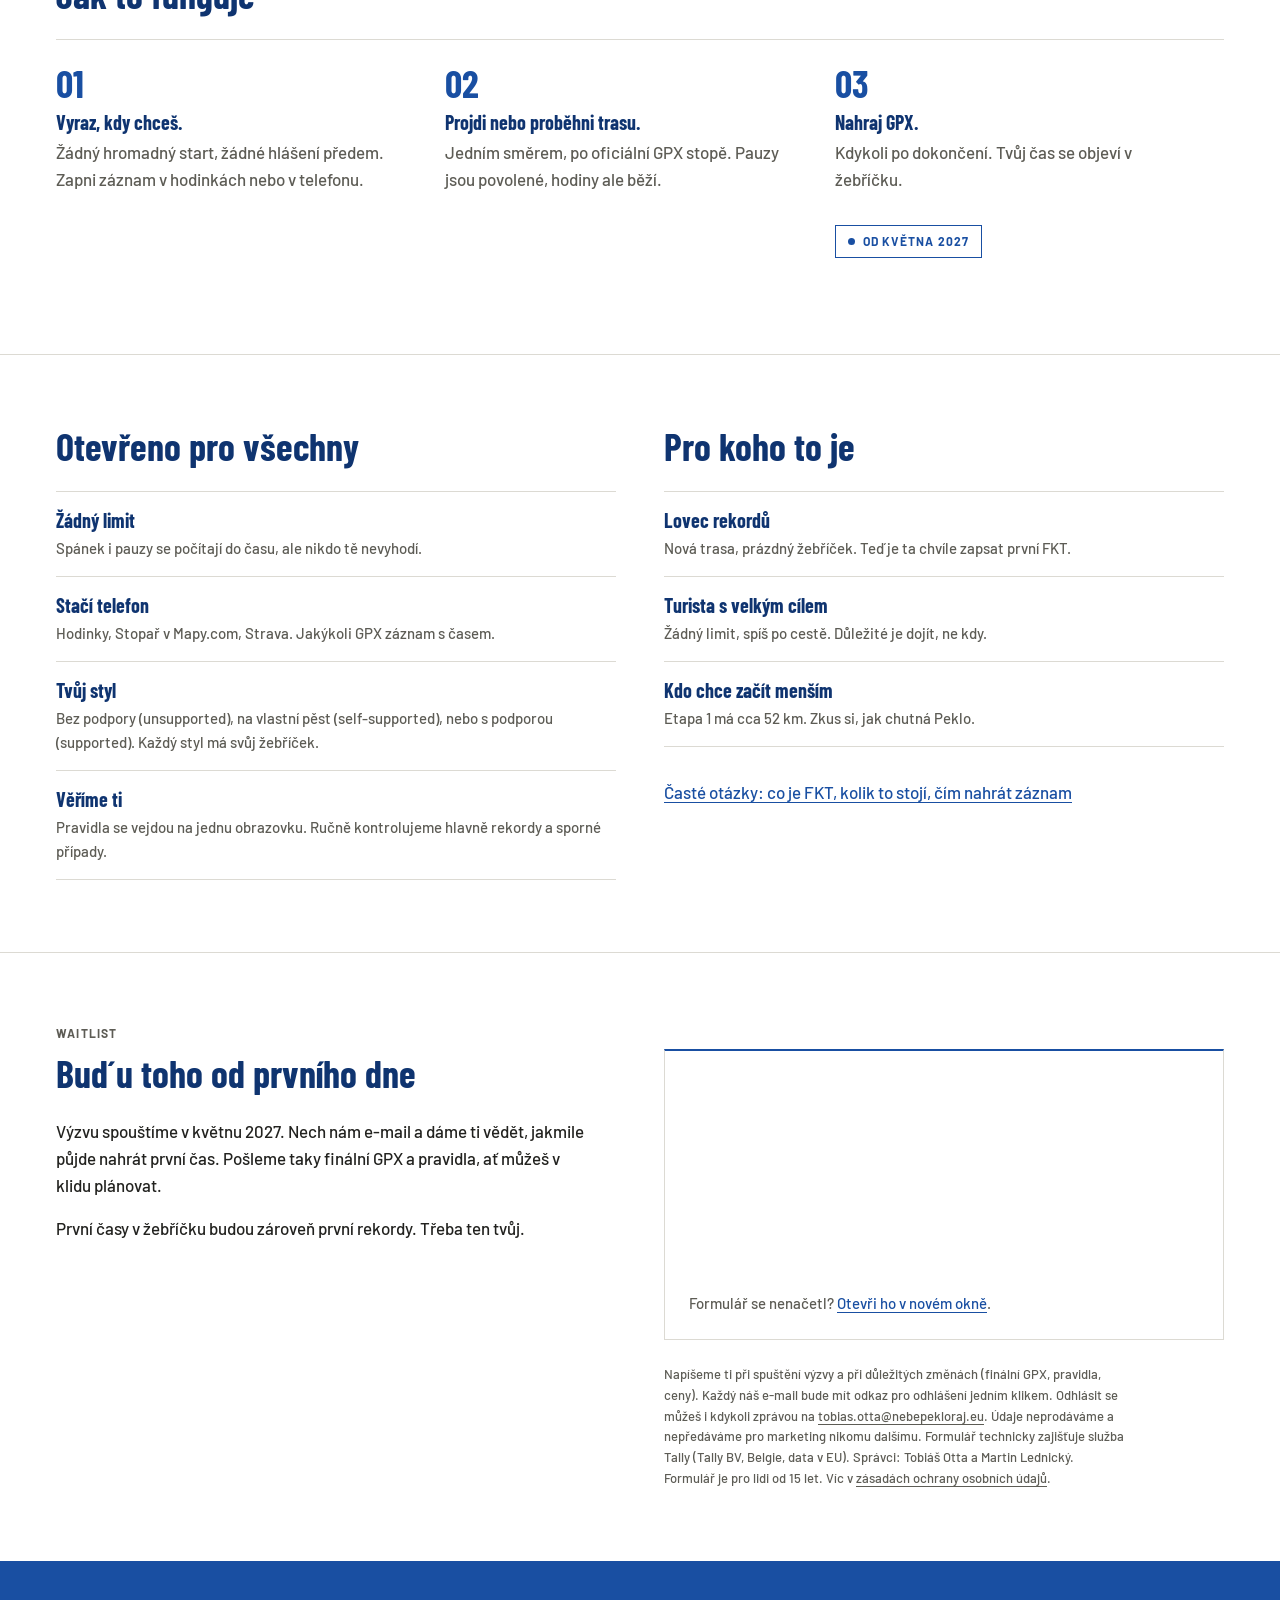
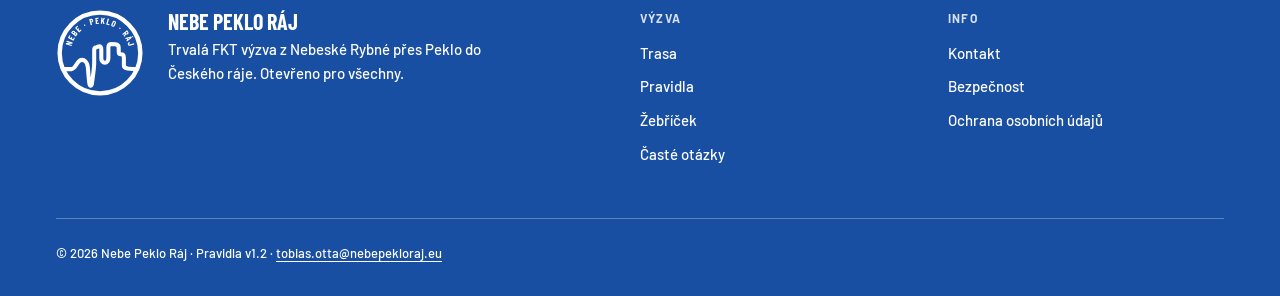
==== commit 507ec035: "Výškový profil: popisky bez překryvů, posuvníky v barvách brandu - tečky Nebe/Peklo/Ráj sedí na křiv" ====
--- a/index.html
+++ b/index.html
@@ -66,7 +66,7 @@
         </div>
         <div>
 <!-- ROUTE:hero-profile -->
-<figure class="profile-hero"><figcaption class="profile-hero__head"><span>Výškový profil aktuální trasy</span><span>0 — 155 km</span></figcaption><div class="profile-hero__plot"><svg viewBox="0 0 1000 300" preserveAspectRatio="none" role="img" aria-label="Výškový profil aktuální trasy"><g class="profile-hero__grid"><line x1="0" x2="1000" y1="75" y2="75"/><line x1="0" x2="1000" y1="150" y2="150"/><line x1="0" x2="1000" y1="225" y2="225"/></g><path class="profile-hero__area" d="M0,300 L0,199.1 L2.6,201.1 L5.2,202.6 L7.8,203.3 L10.4,205.6 L12.9,208.2 L15.5,208 L18.1,205.7 L20.7,203.2 L23.3,200.5 L25.9,196.8 L28.5,193.2 L31.1,190.1 L33.6,187.1 L36.2,183.5 L38.8,177.9 L41.4,173 L44,170.8 L46.6,167.3 L49.2,163.6 L51.8,160.7 L54.3,157.3 L56.9,152.3 L59.5,145.3 L62.1,133.4 L64.7,117.4 L67.3,106.8 L69.9,93.3 L72.5,78.8 L75,69 L77.6,59.9 L80.2,56 L82.8,54.4 L85.4,52.8 L88,51.1 L90.6,51.2 L93.2,54.3 L95.7,58 L98.3,62.8 L100.9,63.8 L103.5,62.6 L106.1,59.6 L108.7,53.8 L111.3,49 L113.9,44.7 L116.4,41.6 L119,39.1 L121.6,38 L124.2,39.3 L126.8,42.4 L129.4,45.1 L132,44.8 L134.6,43.7 L137.1,43.1 L139.7,40.4 L142.3,37.8 L144.9,35.4 L147.5,33.9 L150.1,34.2 L152.7,37.3 L155.3,41.7 L157.9,45.4 L160.4,48.9 L163,51.8 L165.6,55.4 L168.2,59.1 L170.8,59.1 L173.4,57 L176,56.1 L178.6,56 L181.1,54.6 L183.7,50.7 L186.3,48.3 L188.9,46.5 L191.5,47.8 L194.1,51.3 L196.7,58 L199.3,67.9 L201.8,77.1 L204.4,89.5 L207,101.6 L209.6,113.3 L212.2,127.1 L214.8,141.9 L217.4,154.8 L220,163.5 L222.5,170 L225.1,172.4 L227.7,172.3 L230.3,170.4 L232.9,166 L235.5,160.3 L238.1,153.1 L240.7,146 L243.2,145.6 L245.8,145.4 L248.4,146.1 L251,146.4 L253.6,147.6 L256.2,148.7 L258.8,149.8 L261.4,154.3 L263.9,161.2 L266.5,168.7 L269.1,176.4 L271.7,179.8 L274.3,182.6 L276.9,184 L279.5,182.6 L282.1,179 L284.7,176 L287.2,176.4 L289.8,178.3 L292.4,185.5 L295,196 L297.6,202.1 L300.2,207.9 L302.8,214.2 L305.4,219.7 L307.9,226.7 L310.5,230.4 L313.1,233 L315.7,235.9 L318.3,238.5 L320.9,241.1 L323.5,245.1 L326.1,249.5 L328.6,253.9 L331.2,254.1 L333.8,250.9 L336.4,244 L339,236.7 L341.6,227.2 L344.2,218.2 L346.8,200.7 L349.3,191.9 L351.9,189.9 L354.5,191.6 L357.1,195.2 L359.7,200.6 L362.3,209.2 L364.9,219.8 L367.5,229.1 L370,237.8 L372.6,245.3 L375.2,248.8 L377.8,248.4 L380.4,247.7 L383,245.2 L385.6,240.5 L388.2,236.8 L390.7,231.4 L393.3,228.9 L395.9,228.3 L398.5,229.9 L401.1,231.3 L403.7,234.7 L406.3,239 L408.9,244.4 L411.4,247 L414,250 L416.6,252.7 L419.2,254.9 L421.8,257.3 L424.4,259 L427,261.8 L429.6,264.8 L432.2,269.4 L434.7,271.8 L437.3,272.9 L439.9,273.6 L442.5,274 L445.1,274.3 L447.7,274.5 L450.3,274.2 L452.9,273.2 L455.4,271.6 L458,269.6 L460.6,267.1 L463.2,265.4 L465.8,262.6 L468.4,260.3 L471,258.4 L473.6,258 L476.1,260.8 L478.7,262.2 L481.3,263.5 L483.9,263.9 L486.5,264.4 L489.1,263.4 L491.7,262.4 L494.3,263.2 L496.8,263.1 L499.4,263.9 L502,264.1 L504.6,264.9 L507.2,265.3 L509.8,265.4 L512.4,266.3 L515,267 L517.5,268.5 L520.1,270.2 L522.7,272.4 L525.3,274 L527.9,273.9 L530.5,273.6 L533.1,274 L535.7,274.7 L538.2,274.1 L540.8,273.4 L543.4,275.6 L546,277.2 L548.6,278.2 L551.2,279.3 L553.8,280.5 L556.4,281 L559,282 L561.5,282 L564.1,282.4 L566.7,282.4 L569.3,282.6 L571.9,282.5 L574.5,282.5 L577.1,282.6 L579.7,282.1 L582.2,281.9 L584.8,281.5 L587.4,281.1 L590,280.7 L592.6,278.7 L595.2,277.3 L597.8,276.6 L600.4,276.1 L602.9,276.7 L605.5,277.1 L608.1,277.7 L610.7,278.5 L613.3,278.5 L615.9,277.2 L618.5,274.8 L621.1,272.7 L623.6,269.8 L626.2,267.6 L628.8,265.8 L631.4,264.5 L634,264 L636.6,262.8 L639.2,261.6 L641.8,260.1 L644.3,255.9 L646.9,252.1 L649.5,248.5 L652.1,243.9 L654.7,241.4 L657.3,239.4 L659.9,239.6 L662.5,240.4 L665,242.2 L667.6,245.3 L670.2,247.5 L672.8,250 L675.4,251.5 L678,252.8 L680.6,251.8 L683.2,250.2 L685.7,248.3 L688.3,245.8 L690.9,243.2 L693.5,237.9 L696.1,232.5 L698.7,233.1 L701.3,233.1 L703.9,233.3 L706.5,233.7 L709,233.9 L711.6,235.2 L714.2,237.6 L716.8,240.1 L719.4,244.2 L722,247.3 L724.6,250.7 L727.2,252.5 L729.7,251.9 L732.3,250.3 L734.9,246.3 L737.5,242 L740.1,235.8 L742.7,229.9 L745.3,225.7 L747.9,221.6 L750.4,219.2 L753,216.2 L755.6,211.8 L758.2,206.2 L760.8,200.7 L763.4,200.1 L766,201.3 L768.6,202.1 L771.1,204.3 L773.7,207.9 L776.3,214.2 L778.9,217.5 L781.5,219 L784.1,220.6 L786.7,221.2 L789.3,221.1 L791.8,220.5 L794.4,219.3 L797,221.2 L799.6,222.5 L802.2,223.8 L804.8,226.9 L807.4,230.4 L810,234.9 L812.5,237.5 L815.1,240.4 L817.7,241 L820.3,240.3 L822.9,238.5 L825.5,238.5 L828.1,239.9 L830.7,238.6 L833.2,236.3 L835.8,234.9 L838.4,234.9 L841,232 L843.6,226 L846.2,220.6 L848.8,217.6 L851.4,217.3 L854,216.9 L856.5,217.2 L859.1,220 L861.7,224.1 L864.3,227.1 L866.9,229.4 L869.5,230.4 L872.1,227.8 L874.7,225.8 L877.2,223.1 L879.8,220.3 L882.4,216.1 L885,210.5 L887.6,207.8 L890.2,207.2 L892.8,206 L895.4,205.7 L897.9,204.8 L900.5,203.4 L903.1,201.7 L905.7,201.1 L908.3,201.6 L910.9,201.8 L913.5,202.4 L916.1,206.5 L918.6,210.4 L921.2,215.3 L923.8,221.7 L926.4,227.3 L929,233.7 L931.6,241.1 L934.2,248.3 L936.8,251.7 L939.3,253.5 L941.9,254.9 L944.5,255.8 L947.1,256.9 L949.7,258.9 L952.3,261.9 L954.9,265.1 L957.5,266.9 L960,268.7 L962.6,271 L965.2,272.8 L967.8,273.9 L970.4,274.6 L973,275.3 L975.6,275.5 L978.2,275.8 L980.8,275.3 L983.3,274.3 L985.9,271.3 L988.5,265.9 L991.1,257.1 L993.7,250.8 L996.3,248.4 L998.9,244.2 L1000,241 L1000,300 Z"/><polyline class="profile-hero__line" points="0,199.1 2.6,201.1 5.2,202.6 7.8,203.3 10.4,205.6 12.9,208.2 15.5,208 18.1,205.7 20.7,203.2 23.3,200.5 25.9,196.8 28.5,193.2 31.1,190.1 33.6,187.1 36.2,183.5 38.8,177.9 41.4,173 44,170.8 46.6,167.3 49.2,163.6 51.8,160.7 54.3,157.3 56.9,152.3 59.5,145.3 62.1,133.4 64.7,117.4 67.3,106.8 69.9,93.3 72.5,78.8 75,69 77.6,59.9 80.2,56 82.8,54.4 85.4,52.8 88,51.1 90.6,51.2 93.2,54.3 95.7,58 98.3,62.8 100.9,63.8 103.5,62.6 106.1,59.6 108.7,53.8 111.3,49 113.9,44.7 116.4,41.6 119,39.1 121.6,38 124.2,39.3 126.8,42.4 129.4,45.1 132,44.8 134.6,43.7 137.1,43.1 139.7,40.4 142.3,37.8 144.9,35.4 147.5,33.9 150.1,34.2 152.7,37.3 155.3,41.7 157.9,45.4 160.4,48.9 163,51.8 165.6,55.4 168.2,59.1 170.8,59.1 173.4,57 176,56.1 178.6,56 181.1,54.6 183.7,50.7 186.3,48.3 188.9,46.5 191.5,47.8 194.1,51.3 196.7,58 199.3,67.9 201.8,77.1 204.4,89.5 207,101.6 209.6,113.3 212.2,127.1 214.8,141.9 217.4,154.8 220,163.5 222.5,170 225.1,172.4 227.7,172.3 230.3,170.4 232.9,166 235.5,160.3 238.1,153.1 240.7,146 243.2,145.6 245.8,145.4 248.4,146.1 251,146.4 253.6,147.6 256.2,148.7 258.8,149.8 261.4,154.3 263.9,161.2 266.5,168.7 269.1,176.4 271.7,179.8 274.3,182.6 276.9,184 279.5,182.6 282.1,179 284.7,176 287.2,176.4 289.8,178.3 292.4,185.5 295,196 297.6,202.1 300.2,207.9 302.8,214.2 305.4,219.7 307.9,226.7 310.5,230.4 313.1,233 315.7,235.9 318.3,238.5 320.9,241.1 323.5,245.1 326.1,249.5 328.6,253.9 331.2,254.1 333.8,250.9 336.4,244 339,236.7 341.6,227.2 344.2,218.2 346.8,200.7 349.3,191.9 351.9,189.9 354.5,191.6 357.1,195.2 359.7,200.6 362.3,209.2 364.9,219.8 367.5,229.1 370,237.8 372.6,245.3 375.2,248.8 377.8,248.4 380.4,247.7 383,245.2 385.6,240.5 388.2,236.8 390.7,231.4 393.3,228.9 395.9,228.3 398.5,229.9 401.1,231.3 403.7,234.7 406.3,239 408.9,244.4 411.4,247 414,250 416.6,252.7 419.2,254.9 421.8,257.3 424.4,259 427,261.8 429.6,264.8 432.2,269.4 434.7,271.8 437.3,272.9 439.9,273.6 442.5,274 445.1,274.3 447.7,274.5 450.3,274.2 452.9,273.2 455.4,271.6 458,269.6 460.6,267.1 463.2,265.4 465.8,262.6 468.4,260.3 471,258.4 473.6,258 476.1,260.8 478.7,262.2 481.3,263.5 483.9,263.9 486.5,264.4 489.1,263.4 491.7,262.4 494.3,263.2 496.8,263.1 499.4,263.9 502,264.1 504.6,264.9 507.2,265.3 509.8,265.4 512.4,266.3 515,267 517.5,268.5 520.1,270.2 522.7,272.4 525.3,274 527.9,273.9 530.5,273.6 533.1,274 535.7,274.7 538.2,274.1 540.8,273.4 543.4,275.6 546,277.2 548.6,278.2 551.2,279.3 553.8,280.5 556.4,281 559,282 561.5,282 564.1,282.4 566.7,282.4 569.3,282.6 571.9,282.5 574.5,282.5 577.1,282.6 579.7,282.1 582.2,281.9 584.8,281.5 587.4,281.1 590,280.7 592.6,278.7 595.2,277.3 597.8,276.6 600.4,276.1 602.9,276.7 605.5,277.1 608.1,277.7 610.7,278.5 613.3,278.5 615.9,277.2 618.5,274.8 621.1,272.7 623.6,269.8 626.2,267.6 628.8,265.8 631.4,264.5 634,264 636.6,262.8 639.2,261.6 641.8,260.1 644.3,255.9 646.9,252.1 649.5,248.5 652.1,243.9 654.7,241.4 657.3,239.4 659.9,239.6 662.5,240.4 665,242.2 667.6,245.3 670.2,247.5 672.8,250 675.4,251.5 678,252.8 680.6,251.8 683.2,250.2 685.7,248.3 688.3,245.8 690.9,243.2 693.5,237.9 696.1,232.5 698.7,233.1 701.3,233.1 703.9,233.3 706.5,233.7 709,233.9 711.6,235.2 714.2,237.6 716.8,240.1 719.4,244.2 722,247.3 724.6,250.7 727.2,252.5 729.7,251.9 732.3,250.3 734.9,246.3 737.5,242 740.1,235.8 742.7,229.9 745.3,225.7 747.9,221.6 750.4,219.2 753,216.2 755.6,211.8 758.2,206.2 760.8,200.7 763.4,200.1 766,201.3 768.6,202.1 771.1,204.3 773.7,207.9 776.3,214.2 778.9,217.5 781.5,219 784.1,220.6 786.7,221.2 789.3,221.1 791.8,220.5 794.4,219.3 797,221.2 799.6,222.5 802.2,223.8 804.8,226.9 807.4,230.4 810,234.9 812.5,237.5 815.1,240.4 817.7,241 820.3,240.3 822.9,238.5 825.5,238.5 828.1,239.9 830.7,238.6 833.2,236.3 835.8,234.9 838.4,234.9 841,232 843.6,226 846.2,220.6 848.8,217.6 851.4,217.3 854,216.9 856.5,217.2 859.1,220 861.7,224.1 864.3,227.1 866.9,229.4 869.5,230.4 872.1,227.8 874.7,225.8 877.2,223.1 879.8,220.3 882.4,216.1 885,210.5 887.6,207.8 890.2,207.2 892.8,206 895.4,205.7 897.9,204.8 900.5,203.4 903.1,201.7 905.7,201.1 908.3,201.6 910.9,201.8 913.5,202.4 916.1,206.5 918.6,210.4 921.2,215.3 923.8,221.7 926.4,227.3 929,233.7 931.6,241.1 934.2,248.3 936.8,251.7 939.3,253.5 941.9,254.9 944.5,255.8 947.1,256.9 949.7,258.9 952.3,261.9 954.9,265.1 957.5,266.9 960,268.7 962.6,271 965.2,272.8 967.8,273.9 970.4,274.6 973,275.3 975.6,275.5 978.2,275.8 980.8,275.3 983.3,274.3 985.9,271.3 988.5,265.9 991.1,257.1 993.7,250.8 996.3,248.4 998.9,244.2 1000,241"/></svg><span class="profile-hero__stop profile-hero__stop--nebe" style="left:0%"><span>Nebe</span></span><span class="profile-hero__stop profile-hero__stop--peklo" style="left:33.56%"><span>Peklo</span></span><span class="profile-hero__stop profile-hero__stop--raj" style="left:100%"><span>Ráj</span></span></div><div class="profile-hero__axis"><span>0 km</span><span>80 km</span><span>155 km</span></div><div class="profile-hero__regions"><span>Orlické hory</span><span>Český ráj</span></div></figure>
+<figure class="profile-hero"><figcaption class="profile-hero__head"><span>Výškový profil aktuální trasy</span><span>0 — 155 km</span></figcaption><div class="profile-hero__plot"><svg viewBox="0 0 1000 300" preserveAspectRatio="none" role="img" aria-label="Výškový profil aktuální trasy"><g class="profile-hero__grid"><line x1="0" x2="1000" y1="75" y2="75"/><line x1="0" x2="1000" y1="150" y2="150"/><line x1="0" x2="1000" y1="225" y2="225"/></g><path class="profile-hero__area" d="M0,300 L0,199.1 L2.6,201.1 L5.2,202.6 L7.8,203.3 L10.4,205.6 L12.9,208.2 L15.5,208 L18.1,205.7 L20.7,203.2 L23.3,200.5 L25.9,196.8 L28.5,193.2 L31.1,190.1 L33.6,187.1 L36.2,183.5 L38.8,177.9 L41.4,173 L44,170.8 L46.6,167.3 L49.2,163.6 L51.8,160.7 L54.3,157.3 L56.9,152.3 L59.5,145.3 L62.1,133.4 L64.7,117.4 L67.3,106.8 L69.9,93.3 L72.5,78.8 L75,69 L77.6,59.9 L80.2,56 L82.8,54.4 L85.4,52.8 L88,51.1 L90.6,51.2 L93.2,54.3 L95.7,58 L98.3,62.8 L100.9,63.8 L103.5,62.6 L106.1,59.6 L108.7,53.8 L111.3,49 L113.9,44.7 L116.4,41.6 L119,39.1 L121.6,38 L124.2,39.3 L126.8,42.4 L129.4,45.1 L132,44.8 L134.6,43.7 L137.1,43.1 L139.7,40.4 L142.3,37.8 L144.9,35.4 L147.5,33.9 L150.1,34.2 L152.7,37.3 L155.3,41.7 L157.9,45.4 L160.4,48.9 L163,51.8 L165.6,55.4 L168.2,59.1 L170.8,59.1 L173.4,57 L176,56.1 L178.6,56 L181.1,54.6 L183.7,50.7 L186.3,48.3 L188.9,46.5 L191.5,47.8 L194.1,51.3 L196.7,58 L199.3,67.9 L201.8,77.1 L204.4,89.5 L207,101.6 L209.6,113.3 L212.2,127.1 L214.8,141.9 L217.4,154.8 L220,163.5 L222.5,170 L225.1,172.4 L227.7,172.3 L230.3,170.4 L232.9,166 L235.5,160.3 L238.1,153.1 L240.7,146 L243.2,145.6 L245.8,145.4 L248.4,146.1 L251,146.4 L253.6,147.6 L256.2,148.7 L258.8,149.8 L261.4,154.3 L263.9,161.2 L266.5,168.7 L269.1,176.4 L271.7,179.8 L274.3,182.6 L276.9,184 L279.5,182.6 L282.1,179 L284.7,176 L287.2,176.4 L289.8,178.3 L292.4,185.5 L295,196 L297.6,202.1 L300.2,207.9 L302.8,214.2 L305.4,219.7 L307.9,226.7 L310.5,230.4 L313.1,233 L315.7,235.9 L318.3,238.5 L320.9,241.1 L323.5,245.1 L326.1,249.5 L328.6,253.9 L331.2,254.1 L333.8,250.9 L336.4,244 L339,236.7 L341.6,227.2 L344.2,218.2 L346.8,200.7 L349.3,191.9 L351.9,189.9 L354.5,191.6 L357.1,195.2 L359.7,200.6 L362.3,209.2 L364.9,219.8 L367.5,229.1 L370,237.8 L372.6,245.3 L375.2,248.8 L377.8,248.4 L380.4,247.7 L383,245.2 L385.6,240.5 L388.2,236.8 L390.7,231.4 L393.3,228.9 L395.9,228.3 L398.5,229.9 L401.1,231.3 L403.7,234.7 L406.3,239 L408.9,244.4 L411.4,247 L414,250 L416.6,252.7 L419.2,254.9 L421.8,257.3 L424.4,259 L427,261.8 L429.6,264.8 L432.2,269.4 L434.7,271.8 L437.3,272.9 L439.9,273.6 L442.5,274 L445.1,274.3 L447.7,274.5 L450.3,274.2 L452.9,273.2 L455.4,271.6 L458,269.6 L460.6,267.1 L463.2,265.4 L465.8,262.6 L468.4,260.3 L471,258.4 L473.6,258 L476.1,260.8 L478.7,262.2 L481.3,263.5 L483.9,263.9 L486.5,264.4 L489.1,263.4 L491.7,262.4 L494.3,263.2 L496.8,263.1 L499.4,263.9 L502,264.1 L504.6,264.9 L507.2,265.3 L509.8,265.4 L512.4,266.3 L515,267 L517.5,268.5 L520.1,270.2 L522.7,272.4 L525.3,274 L527.9,273.9 L530.5,273.6 L533.1,274 L535.7,274.7 L538.2,274.1 L540.8,273.4 L543.4,275.6 L546,277.2 L548.6,278.2 L551.2,279.3 L553.8,280.5 L556.4,281 L559,282 L561.5,282 L564.1,282.4 L566.7,282.4 L569.3,282.6 L571.9,282.5 L574.5,282.5 L577.1,282.6 L579.7,282.1 L582.2,281.9 L584.8,281.5 L587.4,281.1 L590,280.7 L592.6,278.7 L595.2,277.3 L597.8,276.6 L600.4,276.1 L602.9,276.7 L605.5,277.1 L608.1,277.7 L610.7,278.5 L613.3,278.5 L615.9,277.2 L618.5,274.8 L621.1,272.7 L623.6,269.8 L626.2,267.6 L628.8,265.8 L631.4,264.5 L634,264 L636.6,262.8 L639.2,261.6 L641.8,260.1 L644.3,255.9 L646.9,252.1 L649.5,248.5 L652.1,243.9 L654.7,241.4 L657.3,239.4 L659.9,239.6 L662.5,240.4 L665,242.2 L667.6,245.3 L670.2,247.5 L672.8,250 L675.4,251.5 L678,252.8 L680.6,251.8 L683.2,250.2 L685.7,248.3 L688.3,245.8 L690.9,243.2 L693.5,237.9 L696.1,232.5 L698.7,233.1 L701.3,233.1 L703.9,233.3 L706.5,233.7 L709,233.9 L711.6,235.2 L714.2,237.6 L716.8,240.1 L719.4,244.2 L722,247.3 L724.6,250.7 L727.2,252.5 L729.7,251.9 L732.3,250.3 L734.9,246.3 L737.5,242 L740.1,235.8 L742.7,229.9 L745.3,225.7 L747.9,221.6 L750.4,219.2 L753,216.2 L755.6,211.8 L758.2,206.2 L760.8,200.7 L763.4,200.1 L766,201.3 L768.6,202.1 L771.1,204.3 L773.7,207.9 L776.3,214.2 L778.9,217.5 L781.5,219 L784.1,220.6 L786.7,221.2 L789.3,221.1 L791.8,220.5 L794.4,219.3 L797,221.2 L799.6,222.5 L802.2,223.8 L804.8,226.9 L807.4,230.4 L810,234.9 L812.5,237.5 L815.1,240.4 L817.7,241 L820.3,240.3 L822.9,238.5 L825.5,238.5 L828.1,239.9 L830.7,238.6 L833.2,236.3 L835.8,234.9 L838.4,234.9 L841,232 L843.6,226 L846.2,220.6 L848.8,217.6 L851.4,217.3 L854,216.9 L856.5,217.2 L859.1,220 L861.7,224.1 L864.3,227.1 L866.9,229.4 L869.5,230.4 L872.1,227.8 L874.7,225.8 L877.2,223.1 L879.8,220.3 L882.4,216.1 L885,210.5 L887.6,207.8 L890.2,207.2 L892.8,206 L895.4,205.7 L897.9,204.8 L900.5,203.4 L903.1,201.7 L905.7,201.1 L908.3,201.6 L910.9,201.8 L913.5,202.4 L916.1,206.5 L918.6,210.4 L921.2,215.3 L923.8,221.7 L926.4,227.3 L929,233.7 L931.6,241.1 L934.2,248.3 L936.8,251.7 L939.3,253.5 L941.9,254.9 L944.5,255.8 L947.1,256.9 L949.7,258.9 L952.3,261.9 L954.9,265.1 L957.5,266.9 L960,268.7 L962.6,271 L965.2,272.8 L967.8,273.9 L970.4,274.6 L973,275.3 L975.6,275.5 L978.2,275.8 L980.8,275.3 L983.3,274.3 L985.9,271.3 L988.5,265.9 L991.1,257.1 L993.7,250.8 L996.3,248.4 L998.9,244.2 L1000,241 L1000,300 Z"/><polyline class="profile-hero__line" points="0,199.1 2.6,201.1 5.2,202.6 7.8,203.3 10.4,205.6 12.9,208.2 15.5,208 18.1,205.7 20.7,203.2 23.3,200.5 25.9,196.8 28.5,193.2 31.1,190.1 33.6,187.1 36.2,183.5 38.8,177.9 41.4,173 44,170.8 46.6,167.3 49.2,163.6 51.8,160.7 54.3,157.3 56.9,152.3 59.5,145.3 62.1,133.4 64.7,117.4 67.3,106.8 69.9,93.3 72.5,78.8 75,69 77.6,59.9 80.2,56 82.8,54.4 85.4,52.8 88,51.1 90.6,51.2 93.2,54.3 95.7,58 98.3,62.8 100.9,63.8 103.5,62.6 106.1,59.6 108.7,53.8 111.3,49 113.9,44.7 116.4,41.6 119,39.1 121.6,38 124.2,39.3 126.8,42.4 129.4,45.1 132,44.8 134.6,43.7 137.1,43.1 139.7,40.4 142.3,37.8 144.9,35.4 147.5,33.9 150.1,34.2 152.7,37.3 155.3,41.7 157.9,45.4 160.4,48.9 163,51.8 165.6,55.4 168.2,59.1 170.8,59.1 173.4,57 176,56.1 178.6,56 181.1,54.6 183.7,50.7 186.3,48.3 188.9,46.5 191.5,47.8 194.1,51.3 196.7,58 199.3,67.9 201.8,77.1 204.4,89.5 207,101.6 209.6,113.3 212.2,127.1 214.8,141.9 217.4,154.8 220,163.5 222.5,170 225.1,172.4 227.7,172.3 230.3,170.4 232.9,166 235.5,160.3 238.1,153.1 240.7,146 243.2,145.6 245.8,145.4 248.4,146.1 251,146.4 253.6,147.6 256.2,148.7 258.8,149.8 261.4,154.3 263.9,161.2 266.5,168.7 269.1,176.4 271.7,179.8 274.3,182.6 276.9,184 279.5,182.6 282.1,179 284.7,176 287.2,176.4 289.8,178.3 292.4,185.5 295,196 297.6,202.1 300.2,207.9 302.8,214.2 305.4,219.7 307.9,226.7 310.5,230.4 313.1,233 315.7,235.9 318.3,238.5 320.9,241.1 323.5,245.1 326.1,249.5 328.6,253.9 331.2,254.1 333.8,250.9 336.4,244 339,236.7 341.6,227.2 344.2,218.2 346.8,200.7 349.3,191.9 351.9,189.9 354.5,191.6 357.1,195.2 359.7,200.6 362.3,209.2 364.9,219.8 367.5,229.1 370,237.8 372.6,245.3 375.2,248.8 377.8,248.4 380.4,247.7 383,245.2 385.6,240.5 388.2,236.8 390.7,231.4 393.3,228.9 395.9,228.3 398.5,229.9 401.1,231.3 403.7,234.7 406.3,239 408.9,244.4 411.4,247 414,250 416.6,252.7 419.2,254.9 421.8,257.3 424.4,259 427,261.8 429.6,264.8 432.2,269.4 434.7,271.8 437.3,272.9 439.9,273.6 442.5,274 445.1,274.3 447.7,274.5 450.3,274.2 452.9,273.2 455.4,271.6 458,269.6 460.6,267.1 463.2,265.4 465.8,262.6 468.4,260.3 471,258.4 473.6,258 476.1,260.8 478.7,262.2 481.3,263.5 483.9,263.9 486.5,264.4 489.1,263.4 491.7,262.4 494.3,263.2 496.8,263.1 499.4,263.9 502,264.1 504.6,264.9 507.2,265.3 509.8,265.4 512.4,266.3 515,267 517.5,268.5 520.1,270.2 522.7,272.4 525.3,274 527.9,273.9 530.5,273.6 533.1,274 535.7,274.7 538.2,274.1 540.8,273.4 543.4,275.6 546,277.2 548.6,278.2 551.2,279.3 553.8,280.5 556.4,281 559,282 561.5,282 564.1,282.4 566.7,282.4 569.3,282.6 571.9,282.5 574.5,282.5 577.1,282.6 579.7,282.1 582.2,281.9 584.8,281.5 587.4,281.1 590,280.7 592.6,278.7 595.2,277.3 597.8,276.6 600.4,276.1 602.9,276.7 605.5,277.1 608.1,277.7 610.7,278.5 613.3,278.5 615.9,277.2 618.5,274.8 621.1,272.7 623.6,269.8 626.2,267.6 628.8,265.8 631.4,264.5 634,264 636.6,262.8 639.2,261.6 641.8,260.1 644.3,255.9 646.9,252.1 649.5,248.5 652.1,243.9 654.7,241.4 657.3,239.4 659.9,239.6 662.5,240.4 665,242.2 667.6,245.3 670.2,247.5 672.8,250 675.4,251.5 678,252.8 680.6,251.8 683.2,250.2 685.7,248.3 688.3,245.8 690.9,243.2 693.5,237.9 696.1,232.5 698.7,233.1 701.3,233.1 703.9,233.3 706.5,233.7 709,233.9 711.6,235.2 714.2,237.6 716.8,240.1 719.4,244.2 722,247.3 724.6,250.7 727.2,252.5 729.7,251.9 732.3,250.3 734.9,246.3 737.5,242 740.1,235.8 742.7,229.9 745.3,225.7 747.9,221.6 750.4,219.2 753,216.2 755.6,211.8 758.2,206.2 760.8,200.7 763.4,200.1 766,201.3 768.6,202.1 771.1,204.3 773.7,207.9 776.3,214.2 778.9,217.5 781.5,219 784.1,220.6 786.7,221.2 789.3,221.1 791.8,220.5 794.4,219.3 797,221.2 799.6,222.5 802.2,223.8 804.8,226.9 807.4,230.4 810,234.9 812.5,237.5 815.1,240.4 817.7,241 820.3,240.3 822.9,238.5 825.5,238.5 828.1,239.9 830.7,238.6 833.2,236.3 835.8,234.9 838.4,234.9 841,232 843.6,226 846.2,220.6 848.8,217.6 851.4,217.3 854,216.9 856.5,217.2 859.1,220 861.7,224.1 864.3,227.1 866.9,229.4 869.5,230.4 872.1,227.8 874.7,225.8 877.2,223.1 879.8,220.3 882.4,216.1 885,210.5 887.6,207.8 890.2,207.2 892.8,206 895.4,205.7 897.9,204.8 900.5,203.4 903.1,201.7 905.7,201.1 908.3,201.6 910.9,201.8 913.5,202.4 916.1,206.5 918.6,210.4 921.2,215.3 923.8,221.7 926.4,227.3 929,233.7 931.6,241.1 934.2,248.3 936.8,251.7 939.3,253.5 941.9,254.9 944.5,255.8 947.1,256.9 949.7,258.9 952.3,261.9 954.9,265.1 957.5,266.9 960,268.7 962.6,271 965.2,272.8 967.8,273.9 970.4,274.6 973,275.3 975.6,275.5 978.2,275.8 980.8,275.3 983.3,274.3 985.9,271.3 988.5,265.9 991.1,257.1 993.7,250.8 996.3,248.4 998.9,244.2 1000,241"/></svg><span class="profile-hero__stop profile-hero__stop--nebe" style="left:0%;top:66.36%"></span><span class="profile-hero__stop profile-hero__stop--peklo" style="left:33.56%;top:81.35%"></span><span class="profile-hero__stop profile-hero__stop--raj" style="left:100%;top:80.34%"></span></div><div class="profile-hero__axis"><span class="profile-hero__pin profile-hero__pin--nebe" style="left:0%"><b>Nebe</b>0 km</span><span class="profile-hero__pin profile-hero__pin--peklo" style="left:33.56%"><b>Peklo</b>52 km</span><span class="profile-hero__pin profile-hero__pin--raj" style="left:100%"><b>Ráj</b>155 km</span></div><div class="profile-hero__regions"><span>Orlické hory</span><span>Český ráj</span></div></figure>
 <!-- /ROUTE:hero-profile -->
         </div>
       </div>
--- a/assets/styles.css
+++ b/assets/styles.css
@@ -128,6 +128,27 @@
   overflow-x: clip;
 }
 body > main { flex: 1 0 auto; }
+
+/* Posuvníky v barvách brandu: modrý zaoblený palec (#194FA2) na teple šedé dráze.
+   Chrome/Edge/Safari přes ::-webkit-scrollbar, Firefox přes scrollbar-color. */
+::-webkit-scrollbar { width: 0.75rem; height: 0.75rem; }
+::-webkit-scrollbar-track { background: var(--stone-100); }
+::-webkit-scrollbar-thumb {
+  background-color: var(--blue-700);
+  border: 0.1875rem solid var(--stone-100);
+  border-radius: 999px;
+}
+::-webkit-scrollbar-thumb:hover { background-color: var(--blue-900); }
+::-webkit-scrollbar-corner { background: var(--stone-100); }
+/* Vnitřní posuvníky (tabulky, záložky, postranní panel) tenčí a decentnější. */
+.table-wrap::-webkit-scrollbar, .tabs__list::-webkit-scrollbar, .with-sidebar__aside::-webkit-scrollbar { width: 0.5rem; height: 0.5rem; }
+.table-wrap::-webkit-scrollbar-track, .tabs__list::-webkit-scrollbar-track, .with-sidebar__aside::-webkit-scrollbar-track { background: transparent; }
+.table-wrap::-webkit-scrollbar-thumb, .tabs__list::-webkit-scrollbar-thumb, .with-sidebar__aside::-webkit-scrollbar-thumb { border: 0.125rem solid transparent; background-clip: padding-box; background-color: rgb(25 79 162 / 0.55); }
+.table-wrap::-webkit-scrollbar-thumb:hover, .tabs__list::-webkit-scrollbar-thumb:hover, .with-sidebar__aside::-webkit-scrollbar-thumb:hover { background-color: var(--blue-700); }
+@supports not selector(::-webkit-scrollbar) {
+  html { scrollbar-color: var(--blue-700) var(--stone-100); }
+  .table-wrap, .tabs__list, .with-sidebar__aside { scrollbar-width: thin; scrollbar-color: rgb(25 79 162 / 0.55) transparent; }
+}
 
 ::selection { background: var(--blue-100); color: var(--blue-900); }
 
@@ -856,7 +877,6 @@
   padding: 0;
   list-style: none;
   border-bottom: var(--line) solid var(--color-line);
-  scrollbar-width: thin;
 }
 .tabs__list li { margin: 0; flex: none; }
 .tabs__tab {
@@ -1041,11 +1061,15 @@
   color: var(--color-hero-muted);
 }
 .profile-hero__head { padding-bottom: var(--space-xs); border-bottom: var(--line) solid rgb(255 255 255 / 0.25); }
-.profile-hero__plot { position: relative; height: clamp(10rem, 22vw, 15rem); margin: var(--space-l) 0.5rem var(--space-2xs); }
+.profile-hero__head span:last-child { white-space: nowrap; }
+/* Vodorovné odsazení grafu = poloměr tečky + rezerva, aby krajní tečky (0 % a 100 %) nepřetékaly z figury. */
+.profile-hero { --hero-inset: 0.75rem; }
+.profile-hero__plot { position: relative; height: clamp(10rem, 22vw, 15rem); margin: var(--space-l) var(--hero-inset) 0; }
 .profile-hero__plot svg { width: 100%; height: 100%; overflow: visible; }
 .profile-hero__grid line { stroke: rgb(255 255 255 / 0.16); stroke-width: 1; vector-effect: non-scaling-stroke; }
 .profile-hero__area { fill: rgb(255 255 255 / 0.1); }
 .profile-hero__line { fill: none; stroke: var(--white); stroke-width: 2.5; stroke-linejoin: round; vector-effect: non-scaling-stroke; }
+/* Tečky sedí přímo na křivce (left/top z generátoru). Popisky jsou pod grafem, ne u teček. */
 .profile-hero__stop {
   position: absolute;
   width: 0.875rem;
@@ -1056,22 +1080,41 @@
   box-shadow: 0 0 0 2px var(--blue-900);
 }
 .profile-hero__stop--peklo { background: #E05A52; }   /* světlejší Peklo – 3.3:1 na blue-900 (netextový prvek) */
-.profile-hero__label {
+/* Osa = tři zastávky (název + km) ve vlastním řádku. Nebe zarovnané k levému okraji, Ráj k pravému,
+   Peklo na středu své pozice – nic se nepřekrývá ani na 320 px. */
+.profile-hero__axis {
+  position: relative;
+  display: block;
+  height: 3rem;
+  margin: 0 var(--hero-inset);
+  padding: 0;
+  border-bottom: 0;
+}
+.profile-hero__axis::after {
+  content: "";
   position: absolute;
-  bottom: calc(100% + 0.375rem);
-  left: 50%;
+  left: calc(-1 * var(--hero-inset));
+  right: calc(-1 * var(--hero-inset));
+  bottom: 0;
+  border-bottom: var(--line) solid rgb(255 255 255 / 0.25);
+}
+.profile-hero__pin {
+  position: absolute;
+  top: 0.5rem;
+  display: flex;
+  flex-direction: column;
+  align-items: center;
   transform: translateX(-50%);
-  font-size: var(--text-2xs);
-  font-weight: var(--weight-bold);
-  letter-spacing: var(--tracking-caps);
-  text-transform: uppercase;
-  color: var(--white);
+  line-height: 1.25;
+  font-weight: var(--weight-medium);
+  letter-spacing: 0.04em;
+  text-transform: none;
   white-space: nowrap;
-}
-.profile-hero__stop--nebe .profile-hero__label { left: 0; transform: none; bottom: auto; top: calc(100% + 0.375rem); }
-.profile-hero__stop--peklo .profile-hero__label { bottom: auto; top: calc(100% + 0.375rem); }
-.profile-hero__stop--raj .profile-hero__label { left: auto; right: 0; transform: none; }
-.profile-hero__axis { font-weight: var(--weight-medium); letter-spacing: 0.04em; text-transform: none; padding: 0 0 var(--space-xs); border-bottom: var(--line) solid rgb(255 255 255 / 0.25); }
+  font-variant-numeric: tabular-nums;
+}
+.profile-hero__pin b { font-weight: var(--weight-bold); letter-spacing: var(--tracking-caps); text-transform: uppercase; color: var(--white); }
+.profile-hero__pin--nebe { align-items: flex-start; transform: translateX(calc(-1 * var(--hero-inset))); }
+.profile-hero__pin--raj { align-items: flex-end; transform: translateX(calc(-100% + var(--hero-inset))); }
 .profile-hero__regions { padding-top: var(--space-xs); font-weight: var(--weight-medium); }
 
 /* 9.2 Mapa (Trasa) */
